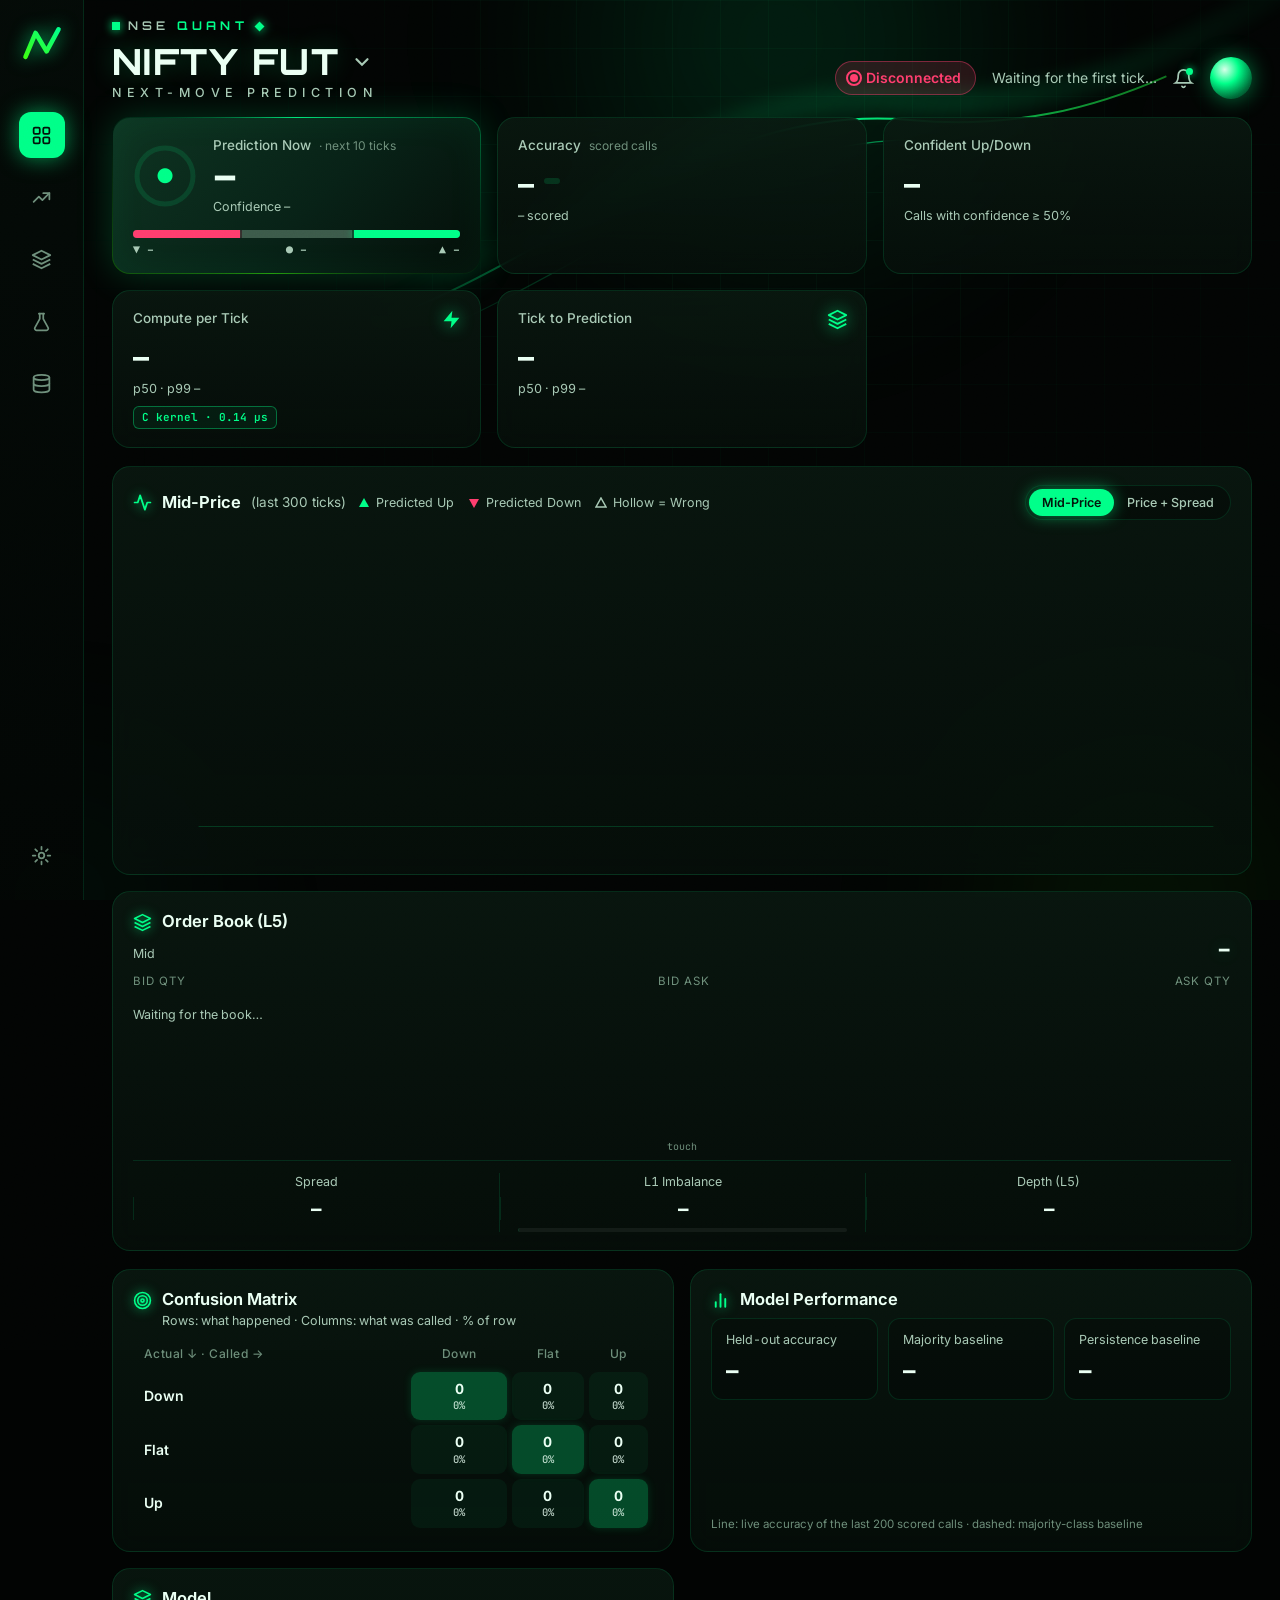
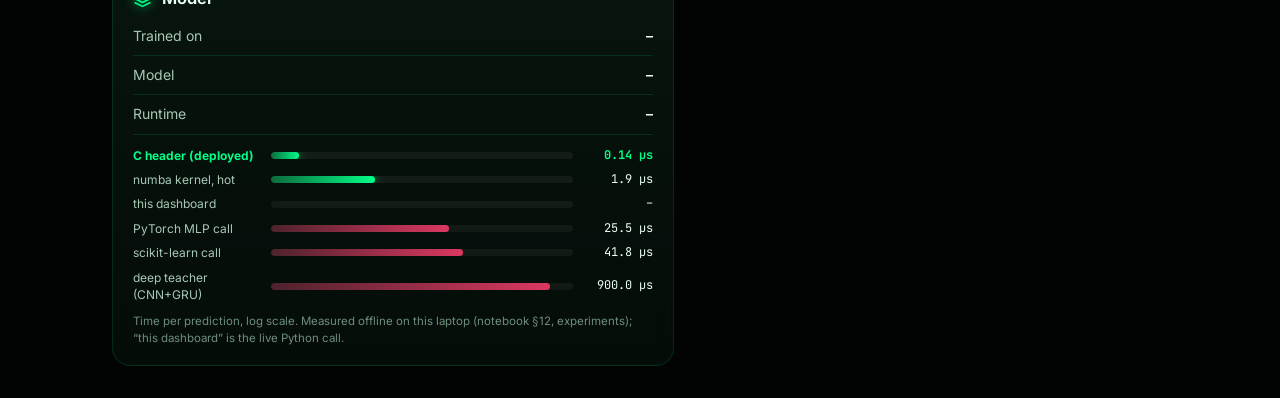
==== web/dashboard.html @ 1403c5ce "NSEQuant backend: collectors, integer-only TinyML model, C kernel, notebook, experiments, live engin" ====
<!doctype html>
<html lang="en">
<head>
<meta charset="utf-8">
<meta name="viewport" content="width=device-width, initial-scale=1">
<title>NSEQuant · Live</title>
<link rel="preconnect" href="https://fonts.googleapis.com">
<link rel="preconnect" href="https://fonts.gstatic.com" crossorigin>
<link href="https://fonts.googleapis.com/css2?family=Inter:wght@400;500;600;700;800&family=JetBrains+Mono:wght@400;600&family=Orbitron:wght@500;700;800;900&display=swap" rel="stylesheet">
<script src="vendor/echarts.min.js"></script>
<script src="vendor/gsap.min.js"></script>
<style>
  :root {
    --bg: #020403; --panel: rgba(6, 16, 11, 0.72); --panel2: rgba(9, 24, 16, 0.86);
    --line: rgba(0, 255, 136, 0.12); --line2: rgba(0, 255, 136, 0.36);
    --neon: #00ff88; --neon2: #39ff14; --neon-soft: rgba(0, 255, 136, 0.14);
    --down: #ff3d6e; --down-soft: rgba(255, 61, 110, 0.15); --flat: #8fb3a0;
    --ink: #eafff3; --ink2: #a8c9b5; --muted: #6e8f7b;
    --mono: "JetBrains Mono", ui-monospace, Consolas, monospace;
    --display: Orbitron, Inter, sans-serif;
    color-scheme: dark;
  }
  * { box-sizing: border-box; }
  html, body { margin: 0; background: var(--bg); color: var(--ink2); }
  body { font: 14px/1.45 Inter, system-ui, "Segoe UI", Arial, sans-serif; min-height: 100vh; overflow-x: hidden; }
  .num { font-variant-numeric: tabular-nums; }
  ::selection { background: var(--neon); color: #021a0d; }

  /* ===== loader ===== */
  #loader { position: fixed; inset: 0; z-index: 100; background: #020403; }
  #loader.burning { background: transparent; }
  #burn { position: absolute; inset: 0; width: 100%; height: 100%; display: block; }
  #skip { position: absolute; right: 24px; bottom: 22px; z-index: 2; font: 600 11px/1 var(--display); letter-spacing: .3em; color: var(--muted); background: none; border: 1px solid var(--line); padding: 9px 14px; border-radius: 999px; cursor: pointer; }
  #skip:hover { color: var(--neon); border-color: var(--line2); }
  .app.pre { opacity: 0; transform: scale(1.04); filter: blur(12px) saturate(1.6); }
  .app { transition: opacity 1.5s cubic-bezier(.2,.8,.2,1), transform 1.6s cubic-bezier(.2,.8,.2,1), filter 1.5s ease; transform-origin: 50% 45%; }

  /* ===== atmosphere ===== */
  .bg { position: fixed; inset: 0; z-index: 0; pointer-events: none; overflow: hidden; }
  .blob { position: absolute; border-radius: 50%; filter: blur(90px); opacity: .55; }
  .b1 { width: 640px; height: 640px; background: radial-gradient(circle, rgba(0,255,136,.28), transparent 65%); top: -280px; left: 36%; animation: drift1 24s ease-in-out infinite alternate; }
  .b2 { width: 520px; height: 520px; background: radial-gradient(circle, rgba(57,255,20,.16), transparent 65%); bottom: -260px; right: -120px; animation: drift2 28s ease-in-out infinite alternate; }
  .b3 { width: 440px; height: 440px; background: radial-gradient(circle, rgba(0,200,120,.14), transparent 65%); bottom: -220px; left: -160px; animation: drift1 32s ease-in-out infinite alternate-reverse; }
  @keyframes drift1 { to { transform: translate(120px, 60px) scale(1.15); } }
  @keyframes drift2 { to { transform: translate(-140px, -80px) scale(1.1); } }
  .waves { position: absolute; top: -40px; right: -80px; width: 1100px; height: 420px; }
  .waves path { fill: none; stroke-linecap: round; }
  .w1 { stroke: url(#wg); stroke-width: 2; stroke-dasharray: 900 300; animation: flow 14s linear infinite; }
  .w2 { stroke: url(#wg); stroke-width: 1.2; opacity: .55; stroke-dasharray: 600 400; animation: flow 18s linear infinite reverse; }
  .w3 { stroke: url(#wg2); stroke-width: 26; opacity: .12; filter: blur(8px); animation: sway 12s ease-in-out infinite alternate; }
  @keyframes flow { to { stroke-dashoffset: -2400; } }
  @keyframes sway { to { transform: translate(-60px, 20px); } }
  .gridlines { position: absolute; inset: 0; background-image: linear-gradient(rgba(0,255,136,.03) 1px, transparent 1px), linear-gradient(90deg, rgba(0,255,136,.03) 1px, transparent 1px); background-size: 48px 48px; mask-image: radial-gradient(ellipse at 60% 15%, #000 15%, transparent 70%); -webkit-mask-image: radial-gradient(ellipse at 60% 15%, #000 15%, transparent 70%); }
  .grain { position: fixed; inset: -50%; z-index: 90; pointer-events: none; opacity: .07; mix-blend-mode: overlay;
    background-image: url("data:image/svg+xml;utf8,<svg xmlns='http://www.w3.org/2000/svg' width='160' height='160'><filter id='n'><feTurbulence type='fractalNoise' baseFrequency='.9' numOctaves='3' stitchTiles='stitch'/></filter><rect width='100%' height='100%' filter='url(%23n)'/></svg>");
    animation: grain 1.2s steps(6) infinite; }
  @keyframes grain { 0% { transform: translate(0,0); } 20% { transform: translate(-3%, 2%); } 40% { transform: translate(2%, -3%); } 60% { transform: translate(-2%, -1%); } 80% { transform: translate(3%, 3%); } 100% { transform: translate(0,0); } }

  /* ===== layout ===== */
  .app { position: relative; z-index: 1; display: grid; grid-template-columns: 84px 1fr; min-height: 100vh; }
  .side { border-right: 1px solid var(--line); background: linear-gradient(180deg, rgba(4,12,8,.85), rgba(2,6,4,.9)); display: flex; flex-direction: column; align-items: center; padding: 22px 0; gap: 16px; position: sticky; top: 0; height: 100vh; }
  .logo { width: 44px; height: 44px; margin-bottom: 30px; filter: drop-shadow(0 0 9px rgba(0,255,136,.75)); }
  .nav { width: 46px; height: 46px; border-radius: 12px; display: grid; place-items: center; color: var(--muted); border: 1px solid transparent; background: none; cursor: pointer; transition: all .25s; }
  .nav:hover { color: var(--neon); background: var(--neon-soft); }
  .nav.active { color: #02150b; background: var(--neon); box-shadow: 0 0 22px rgba(0,255,136,.55); }
  .nav svg, .ico svg { width: 21px; height: 21px; }
  .side .spacer { flex: 1; }
  .gear { animation: spin 16s linear infinite; }
  @keyframes spin { to { transform: rotate(360deg); } }

  .main { padding: 20px 28px 32px; display: flex; flex-direction: column; gap: 18px; min-width: 0; }
  header { display: grid; grid-template-columns: auto 1fr auto; align-items: end; gap: 24px; }
  .brand { font: 600 12px/1 var(--display); letter-spacing: .34em; color: var(--ink2); display: flex; align-items: center; gap: 8px; }
  .brand i { width: 8px; height: 8px; background: var(--neon); box-shadow: 0 0 10px var(--neon); display: inline-block; }
  .brand b { color: var(--neon); font-weight: 700; }
  h1 { margin: 12px 0 6px; font: 800 36px/1.02 var(--display); color: var(--ink); letter-spacing: .04em; display: flex; align-items: center; gap: 12px; text-shadow: 0 0 26px rgba(0,255,136,.28); }
  h1 svg { width: 22px; height: 22px; color: var(--ink2); }
  .subtitle { font: 500 12.5px/1 Inter, sans-serif; letter-spacing: .44em; color: var(--ink2); }
  .pulse { height: 46px; align-self: center; min-width: 0; opacity: .9; }
  .pulse svg { width: 100%; height: 100%; display: block; }
  .pulse .trace { fill: none; stroke: var(--neon); stroke-width: 1.6; filter: drop-shadow(0 0 4px rgba(0,255,136,.9)); }
  .pulse .base { fill: none; stroke: rgba(0,255,136,.15); stroke-width: 1; }
  .status { display: flex; align-items: center; gap: 16px; flex-wrap: wrap; justify-content: flex-end; color: var(--ink2); }
  .pill { display: inline-flex; align-items: center; gap: 8px; padding: 6px 14px; border-radius: 999px; border: 1px solid var(--line2); background: rgba(0,255,136,.08); color: var(--neon); font-weight: 600; }
  .pill.replay { color: #ffd166; border-color: rgba(255,209,102,.4); background: rgba(255,209,102,.08); }
  .pill.off { color: var(--down); border-color: rgba(255,61,110,.4); background: var(--down-soft); }
  #app[data-waiting] .main > section { visibility: hidden; }
  .dot { width: 8px; height: 8px; border-radius: 50%; background: currentColor; position: relative; }
  .dot::after { content: ""; position: absolute; inset: -4px; border-radius: 50%; border: 2px solid currentColor; animation: ping 1.6s ease-out infinite; }
  @keyframes ping { from { transform: scale(.6); opacity: 1; } to { transform: scale(1.9); opacity: 0; } }
  .bell { color: var(--ink2); position: relative; display: inline-flex; }
  .bell::after { content: ""; position: absolute; top: 0; right: 1px; width: 7px; height: 7px; border-radius: 50%; background: var(--neon); box-shadow: 0 0 8px var(--neon); }
  .avatar { width: 42px; height: 42px; border-radius: 50%; background: radial-gradient(circle at 35% 30%, #d6ffe9, #00ff88 35%, #00703c 70%, #02150b); box-shadow: 0 0 22px rgba(0,255,136,.45); animation: breathe 4s ease-in-out infinite; }
  @keyframes breathe { 50% { box-shadow: 0 0 36px rgba(0,255,136,.75); } }

  /* ===== cards ===== */
  .card { background: linear-gradient(180deg, var(--panel2), var(--panel)); border: 1px solid var(--line); border-radius: 18px; padding: 18px 20px; position: relative; backdrop-filter: blur(14px); -webkit-backdrop-filter: blur(14px); transition: border-color .35s, box-shadow .35s, transform .35s; min-width: 0; isolation: isolate; }
  .card::after { content: ""; position: absolute; inset: 0; border-radius: inherit; pointer-events: none; z-index: -1; opacity: 0; transition: opacity .4s;
    background: radial-gradient(420px circle at var(--mx, 50%) var(--my, 50%), rgba(0,255,136,.10), transparent 45%); }
  .card:hover::after { opacity: 1; }
  .card:hover { border-color: var(--line2); box-shadow: 0 0 30px rgba(0,255,136,.16); transform: translateY(-2px); }
  .label { font-size: 13.5px; color: var(--ink2); font-weight: 500; display: flex; align-items: center; gap: 8px; }
  .label .hintq { color: var(--muted); font-size: 12px; font-weight: 400; }
  .big { font: 700 32px/1.1 Inter, sans-serif; color: var(--ink); margin: 10px 0 6px; font-variant-numeric: tabular-nums; letter-spacing: -.01em; }
  .sub { font-size: 12.5px; color: var(--ink2); font-variant-numeric: tabular-nums; }
  .row { display: flex; align-items: center; gap: 10px; }

  .kpis { display: grid; grid-template-columns: 1.5fr 1.1fr 1fr .95fr .95fr; gap: 16px; }
  .kpi { min-height: 132px; }
  .spark { width: 96px; height: 42px; margin-left: auto; flex: none; }
  .kpi .ico { position: absolute; right: 18px; top: 18px; color: var(--neon); filter: drop-shadow(0 0 8px rgba(0,255,136,.8)); }

  .pred-card { border: 1px solid transparent; background: linear-gradient(135deg, #0d3321, #072116 55%, #040d08) padding-box,
      conic-gradient(from var(--ang, 0deg), rgba(0,255,136,.9), rgba(0,255,136,.08) 30%, rgba(57,255,20,.6) 55%, rgba(0,255,136,.08) 80%, rgba(0,255,136,.9)) border-box;
    box-shadow: 0 0 36px rgba(0,255,136,.20), inset 0 0 40px rgba(0,255,136,.05); animation: spinb 6s linear infinite; }
  @property --ang { syntax: "<angle>"; inherits: false; initial-value: 0deg; }
  @keyframes spinb { to { --ang: 360deg; } }
  .pred-top { display: flex; align-items: center; gap: 16px; }
  .ring { width: 64px; height: 64px; flex: none; position: relative; }
  .ring svg { width: 64px; height: 64px; transform: rotate(-90deg); }
  .ring .trk { fill: none; stroke: rgba(0,255,136,.12); stroke-width: 5; }
  .ring .val { fill: none; stroke: var(--neon); stroke-width: 5; stroke-linecap: round; stroke-dasharray: 176; stroke-dashoffset: 176; filter: drop-shadow(0 0 5px rgba(0,255,136,.8)); transition: stroke-dashoffset .8s cubic-bezier(.2,.8,.2,1), stroke .4s; }
  .ring .glyph { position: absolute; inset: 0; display: grid; place-items: center; color: var(--neon); font-size: 20px; }
  #pred { font: 800 34px/1 var(--display); margin: 2px 0 6px; letter-spacing: .03em; color: var(--ink); }
  #pred.up { color: var(--neon); text-shadow: 0 0 20px rgba(0,255,136,.6); }
  #pred.down { color: var(--down); text-shadow: 0 0 20px rgba(255,61,110,.5); }
  .probs { display: flex; height: 8px; border-radius: 999px; overflow: hidden; margin-top: 14px; background: rgba(255,255,255,.05); gap: 2px; }
  .probs i { display: block; height: 100%; transition: width .8s cubic-bezier(.2,.8,.2,1); }
  .probs .pd { background: var(--down); box-shadow: 0 0 10px rgba(255,61,110,.6); }
  .probs .pf { background: #3c5a4a; }
  .probs .pu { background: var(--neon); box-shadow: 0 0 10px rgba(0,255,136,.7); }
  .plab { display: flex; justify-content: space-between; margin-top: 6px; font: 600 11.5px/1 var(--mono); color: var(--ink2); }
  .badge { display: inline-flex; white-space: nowrap; flex: none; align-items: center; gap: 4px; font-size: 12px; font-weight: 600; padding: 3px 8px; border-radius: 999px; background: var(--neon-soft); color: var(--neon); }
  .badge.neg { background: var(--down-soft); color: var(--down); }
  .chip { display: inline-flex; align-items: center; gap: 6px; font: 600 11px/1 var(--mono); padding: 5px 8px; border-radius: 6px; border: 1px solid var(--line2); color: var(--neon); background: rgba(0,255,136,.06); }

  /* ===== price ===== */
  .mid { display: grid; grid-template-columns: minmax(0, 1fr) 430px; gap: 16px; }
  .panel-head { display: flex; align-items: center; gap: 12px; flex-wrap: wrap; margin-bottom: 6px; }
  .panel-head h2 { margin: 0; font-size: 16.5px; color: var(--ink); font-weight: 650; display: flex; align-items: center; gap: 10px; }
  .panel-head h2 svg { width: 19px; height: 19px; color: var(--neon); filter: drop-shadow(0 0 6px rgba(0,255,136,.7)); }
  .panel-head .hint { color: var(--ink2); font-weight: 400; font-size: 13.5px; }
  .legend { display: flex; gap: 14px; font-size: 12.5px; color: var(--ink2); flex-wrap: wrap; }
  .legend span { display: inline-flex; align-items: center; gap: 6px; }
  .sw { width: 14px; height: 8px; border-radius: 2px; display: inline-block; }
  .toggle { margin-left: auto; display: inline-flex; border: 1px solid var(--line); border-radius: 999px; padding: 3px; background: rgba(0,0,0,.35); }
  .toggle button { border: 0; background: none; color: var(--ink2); padding: 6px 13px; border-radius: 999px; font: 500 12.5px Inter, sans-serif; cursor: pointer; transition: all .25s; }
  .toggle button.on { background: var(--neon); color: #02150b; box-shadow: 0 0 16px rgba(0,255,136,.5); font-weight: 600; }
  #chart { width: 100%; height: 330px; }

  /* ===== order book ===== */
  .midline { display: flex; align-items: baseline; justify-content: space-between; margin: 4px 0 10px; }
  .midline .mp { font: 700 24px/1 var(--mono); color: var(--ink); text-shadow: 0 0 16px rgba(0,255,136,.3); }
  .lhead, .lrow { display: grid; grid-template-columns: 1fr 92px 92px 1fr; gap: 4px; align-items: center; }
  .lhead { color: var(--muted); font-size: 11.5px; letter-spacing: .08em; text-transform: uppercase; margin-bottom: 6px; }
  .lhead span:nth-child(1) { text-align: left; } .lhead span:nth-child(2) { text-align: right; } .lhead span:nth-child(4) { text-align: right; }
  .lrow { margin-bottom: 4px; font-variant-numeric: tabular-nums; }
  .lrow > span { position: relative; padding: 7px 8px; border-radius: 6px; overflow: hidden; font-weight: 600; }
  .lq { color: var(--ink); }
  .lq.bid { text-align: left; } .lq.ask { text-align: right; }
  .lp { font-family: var(--mono); font-size: 13px; }
  .lp.bid { text-align: right; color: var(--neon); } .lp.ask { color: var(--down); }
  .lq i { position: absolute; top: 2px; bottom: 2px; border-radius: 5px; transition: width .7s cubic-bezier(.2,.8,.2,1); z-index: 0; }
  .lq.bid i { right: 0; background: linear-gradient(90deg, rgba(0,255,136,.05), rgba(0,255,136,.42)); box-shadow: inset -2px 0 0 var(--neon); }
  .lq.ask i { left: 0; background: linear-gradient(90deg, rgba(255,61,110,.45), rgba(255,61,110,.05)); box-shadow: inset 2px 0 0 var(--down); }
  .lq b { position: relative; z-index: 1; font-weight: 600; }
  .flash { animation: flash .7s ease-out; }
  @keyframes flash { from { background: rgba(0,255,136,.2); } to { background: transparent; } }
  #depthChart { width: 100%; height: 108px; margin-top: 8px; }
  .book-foot { display: grid; grid-template-columns: repeat(3, 1fr); border-top: 1px solid var(--line); margin-top: 10px; padding-top: 12px; text-align: center; }
  .book-foot div + div { border-left: 1px solid var(--line); }
  .book-foot .big { font-size: 21px; margin: 6px 0 0; }
  .imbbar { height: 4px; background: rgba(255,255,255,.06); border-radius: 4px; margin: 8px 18px 0; position: relative; overflow: hidden; }
  .imbbar i { position: absolute; top: 0; bottom: 0; left: 50%; transition: all .6s; }
  .pos { color: var(--neon) !important; text-shadow: 0 0 12px rgba(0,255,136,.45); }
  .neg { color: var(--down) !important; }

  /* ===== bottom ===== */
  .bottom { display: grid; grid-template-columns: 1fr 1.15fr 1.15fr; gap: 16px; }
  .cm { width: 100%; border-collapse: separate; border-spacing: 5px; font-variant-numeric: tabular-nums; margin-top: 6px; }
  .cm th { color: var(--muted); font-weight: 500; font-size: 12px; padding: 4px 6px; text-align: center; letter-spacing: .04em; }
  .cm th:first-child { text-align: left; }
  .cm td { text-align: center; padding: 9px 6px; border-radius: 9px; font-weight: 700; transition: background .6s; line-height: 1.15; }
  .cm td small { display: block; font: 500 10.5px/1.2 var(--mono); opacity: .8; margin-top: 2px; }
  .cm td:first-child { text-align: left; background: none !important; color: var(--ink); font-weight: 600; }
  .tiles { display: grid; grid-template-columns: repeat(3, 1fr); gap: 10px; }
  .tile { border: 1px solid var(--line); border-radius: 12px; padding: 12px 14px; background: rgba(0,0,0,.25); }
  .tile .big { font-size: 25px; margin: 8px 0 2px; }
  #perf { width: 100%; height: 100px; margin-top: 6px; }
  .mrow { display: flex; justify-content: space-between; gap: 12px; padding: 9px 0; border-bottom: 1px solid var(--line); }
  .mrow span:last-child { color: var(--ink); font-weight: 600; text-align: right; }
  .ladder { margin-top: 12px; display: flex; flex-direction: column; gap: 7px; }
  .ladder .lr { display: grid; grid-template-columns: 128px 1fr 70px; gap: 10px; align-items: center; font-size: 12px; }
  .ladder .lr span:first-child { color: var(--ink2); }
  .ladder .lr span:last-child { text-align: right; font-family: var(--mono); color: var(--ink); }
  .ladder .track { height: 7px; border-radius: 999px; background: rgba(255,255,255,.05); overflow: hidden; }
  .ladder .track i { display: block; height: 100%; width: 0; border-radius: 999px; background: linear-gradient(90deg, rgba(0,255,136,.35), var(--neon)); box-shadow: 0 0 10px rgba(0,255,136,.6); transition: width 1.4s cubic-bezier(.2,.8,.2,1); }
  .ladder .lr.slow .track i { background: linear-gradient(90deg, rgba(255,61,110,.25), rgba(255,61,110,.85)); box-shadow: none; }
  .ladder .lr.us span { color: var(--neon); font-weight: 700; }
  .note { margin-top: 10px; font-size: 11.5px; color: var(--muted); }

  .tt { min-width: 220px; font: 13px Inter, sans-serif; color: var(--ink); }
  .tt-t { color: var(--ink2); margin-bottom: 8px; font-family: var(--mono); font-size: 12px; }
  .tt-r { display: flex; justify-content: space-between; gap: 18px; margin: 4px 0; }
  .tt-r span { color: var(--ink2); }

  @media (max-width: 1360px) {
    .kpis { grid-template-columns: repeat(3, 1fr); }
    .mid { grid-template-columns: 1fr; }
    .bottom { grid-template-columns: 1fr 1fr; }
    header { grid-template-columns: auto 1fr; }
    .pulse { display: none; }
  }
  @media (max-width: 860px) {
    .app { grid-template-columns: 1fr; }
    .side { display: none; }
    .main { padding: 16px; }
    header { grid-template-columns: 1fr; }
    .status { justify-content: flex-start; }
    .kpis, .bottom { grid-template-columns: 1fr; }
    h1 { font-size: 24px; }
    .subtitle { letter-spacing: .25em; }
    .tiles { grid-template-columns: 1fr; }
    #chart { height: 320px; }
    .lhead, .lrow { grid-template-columns: 1fr 84px 84px 1fr; }
  }
  @media (prefers-reduced-motion: reduce) {
    *, *::before, *::after { animation: none !important; transition: none !important; }
  }
</style>
</head>
<body>
<div id="loader" aria-label="Loading NSEQuant"><canvas id="burn"></canvas><button id="skip" type="button">SKIP</button></div>
<div class="grain" aria-hidden="true"></div>
<div class="bg" aria-hidden="true">
  <div class="gridlines"></div>
  <div class="blob b1"></div><div class="blob b2"></div><div class="blob b3"></div>
  <svg class="waves" viewBox="0 0 1100 420">
    <defs>
      <linearGradient id="wg" x1="0" x2="1"><stop offset="0" stop-color="#00ff88" stop-opacity="0"/><stop offset=".5" stop-color="#00ff88" stop-opacity=".9"/><stop offset="1" stop-color="#39ff14" stop-opacity=".1"/></linearGradient>
      <linearGradient id="wg2" x1="0" x2="1"><stop offset="0" stop-color="#00ff88" stop-opacity="0"/><stop offset=".6" stop-color="#00ff88" stop-opacity="1"/><stop offset="1" stop-color="#00ff88" stop-opacity="0"/></linearGradient>
    </defs>
    <path class="w3" d="M80 360 C 300 300, 420 120, 640 140 S 980 40, 1120 -20"/>
    <path class="w1" d="M60 380 C 290 320, 430 140, 650 160 S 990 60, 1130 0"/>
    <path class="w2" d="M100 400 C 320 330, 460 170, 680 180 S 1000 90, 1140 30"/>
  </svg>
</div>

<div class="app pre" id="app">
  <aside class="side">
    <svg class="logo" viewBox="0 0 48 48" aria-label="NSEQuant">
      <defs><linearGradient id="lg" x1="0" x2="1" y1="1" y2="0"><stop offset="0" stop-color="#39ff14"/><stop offset="1" stop-color="#00ff88"/></linearGradient></defs>
      <path d="M6 38 L17 12 L29 32 L42 8" fill="none" stroke="url(#lg)" stroke-width="5" stroke-linecap="round" stroke-linejoin="round"/>
    </svg>
    <button class="nav active" data-go="top" title="Overview" aria-label="Overview"><svg viewBox="0 0 24 24" fill="none" stroke="currentColor" stroke-width="2"><rect x="3" y="3" width="7" height="7" rx="1.5"/><rect x="14" y="3" width="7" height="7" rx="1.5"/><rect x="3" y="14" width="7" height="7" rx="1.5"/><rect x="14" y="14" width="7" height="7" rx="1.5"/></svg></button>
    <button class="nav" data-go="pricePanel" title="Mid-price" aria-label="Mid-price"><svg viewBox="0 0 24 24" fill="none" stroke="currentColor" stroke-width="2" stroke-linecap="round" stroke-linejoin="round"><polyline points="3 17 9 11 13 15 21 7"/><polyline points="14 7 21 7 21 14"/></svg></button>
    <button class="nav" data-go="bookPanel" title="Order book" aria-label="Order book"><svg viewBox="0 0 24 24" fill="none" stroke="currentColor" stroke-width="2" stroke-linejoin="round"><path d="M12 2 2 7l10 5 10-5-10-5Z"/><path d="m2 17 10 5 10-5"/><path d="m2 12 10 5 10-5"/></svg></button>
    <button class="nav" data-go="perfPanel" title="Model performance" aria-label="Model performance"><svg viewBox="0 0 24 24" fill="none" stroke="currentColor" stroke-width="2" stroke-linecap="round" stroke-linejoin="round"><path d="M9 3h6"/><path d="M10 3v6L4.5 19a2 2 0 0 0 1.8 3h11.4a2 2 0 0 0 1.8-3L14 9V3"/></svg></button>
    <button class="nav" data-go="modelPanel" title="Model" aria-label="Model"><svg viewBox="0 0 24 24" fill="none" stroke="currentColor" stroke-width="2"><ellipse cx="12" cy="5" rx="9" ry="3"/><path d="M3 5v14c0 1.7 4 3 9 3s9-1.3 9-3V5"/><path d="M3 12c0 1.7 4 3 9 3s9-1.3 9-3"/></svg></button>
    <div class="spacer"></div>
    <div class="nav gear" title="Settings"><svg viewBox="0 0 24 24" fill="none" stroke="currentColor" stroke-width="2" stroke-linecap="round"><circle cx="12" cy="12" r="3.2"/><path d="M12 2v3M12 19v3M4.9 4.9l2.1 2.1M17 17l2.1 2.1M2 12h3M19 12h3M4.9 19.1 7 17M17 7l2.1-2.1"/></svg></div>
  </aside>

  <main class="main" id="top">
    <header>
      <div>
        <div class="brand"><i></i>NSE<b>QUANT</b><i style="transform:rotate(45deg);width:7px;height:7px"></i></div>
        <h1><span id="symbol">NIFTY FUT</span><svg viewBox="0 0 24 24" fill="none" stroke="currentColor" stroke-width="2.4" stroke-linecap="round"><polyline points="6 9 12 15 18 9"/></svg></h1>
        <div class="subtitle">NEXT-MOVE PREDICTION</div>
      </div>
      <div class="pulse" aria-hidden="true"><svg viewBox="0 0 600 46" preserveAspectRatio="none"><line class="base" x1="0" y1="23" x2="600" y2="23"/><polyline id="trace" class="trace" points=""/></svg></div>
      <div class="status">
        <span class="pill" id="mode" role="status"><span class="dot"></span><span id="modeTxt">Connecting</span></span>
        <span class="num" id="updated">Waiting for the first tick…</span>
        <span class="bell" aria-hidden="true"><svg viewBox="0 0 24 24" width="21" height="21" fill="none" stroke="currentColor" stroke-width="2" stroke-linecap="round"><path d="M6 8a6 6 0 0 1 12 0c0 7 3 9 3 9H3s3-2 3-9"/><path d="M10.3 21a1.94 1.94 0 0 0 3.4 0"/></svg></span>
        <span class="avatar" title="NSEQuant"></span>
      </div>
    </header>

    <section class="kpis">
      <div class="card kpi pred-card" id="predCard">
        <div class="pred-top">
          <div class="ring"><svg viewBox="0 0 64 64"><circle class="trk" cx="32" cy="32" r="28"/><circle class="val" id="ringVal" cx="32" cy="32" r="28"/></svg><div class="glyph" id="glyph">●</div></div>
          <div style="min-width:0">
            <div class="label">Prediction Now <span class="hintq" id="horizonTxt">· next 10 ticks</span></div>
            <div id="pred">–</div>
            <div class="sub" id="predSub">Confidence –</div>
          </div>
        </div>
        <div class="probs" aria-label="Class probabilities"><i class="pd" id="pD" style="width:33%"></i><i class="pf" id="pF" style="width:34%"></i><i class="pu" id="pU" style="width:33%"></i></div>
        <div class="plab"><span id="lD">▼ –</span><span id="lF">● –</span><span id="lU">▲ –</span></div>
      </div>
      <div class="card kpi">
        <div class="label">Accuracy <span class="hintq">scored calls</span></div>
        <div class="row"><div class="big" id="acc">–</div><span class="badge" id="accDelta" hidden></span><div class="spark" id="sparkAcc"></div></div>
        <div class="sub" id="accSub">– scored</div>
      </div>
      <div class="card kpi">
        <div class="label">Confident Up/Down</div>
        <div class="row"><div class="big" id="cn">–</div><div class="spark" id="sparkConf"></div></div>
        <div class="sub" id="cnSub">Calls with confidence ≥ 50%</div>
      </div>
      <div class="card kpi">
        <div class="label">Compute per Tick</div>
        <div class="big" id="lat">–</div>
        <div class="sub" id="latSub">p50 · p99 –</div>
        <div style="margin-top:8px"><span class="chip">C kernel · 0.14 µs</span></div>
        <span class="ico"><svg viewBox="0 0 24 24" fill="currentColor"><polygon points="13 2 3 14 12 14 11 22 21 10 12 10 13 2"/></svg></span>
      </div>
      <div class="card kpi">
        <div class="label">Tick to Prediction</div>
        <div class="big" id="lag">–</div>
        <div class="sub" id="lagSub">p50 · p99 –</div>
        <span class="ico"><svg viewBox="0 0 24 24" fill="none" stroke="currentColor" stroke-width="2" stroke-linejoin="round"><path d="M12 2 2 7l10 5 10-5-10-5Z"/><path d="m2 17 10 5 10-5"/><path d="m2 12 10 5 10-5"/></svg></span>
      </div>
    </section>

    <section class="mid">
      <div class="card" id="pricePanel">
        <div class="panel-head">
          <h2><svg viewBox="0 0 24 24" fill="none" stroke="currentColor" stroke-width="2.2" stroke-linecap="round" stroke-linejoin="round"><polyline points="22 12 18 12 15 21 9 3 6 12 2 12"/></svg>Mid-Price <span class="hint">(last 300 ticks)</span></h2>
          <div class="legend">
            <span><svg width="12" height="12"><path d="M6 1 L11 10 L1 10 Z" fill="#00ff88"/></svg>Predicted Up</span>
            <span><svg width="12" height="12"><path d="M6 11 L11 2 L1 2 Z" fill="#ff3d6e"/></svg>Predicted Down</span>
            <span><svg width="12" height="12"><path d="M6 1 L11 10 L1 10 Z" fill="none" stroke="#a8c9b5" stroke-width="1.5"/></svg>Hollow = Wrong</span>
          </div>
          <div class="toggle" role="group" aria-label="Chart mode">
            <button class="on" data-mode="mid">Mid-Price</button>
            <button data-mode="spread">Price + Spread</button>
          </div>
        </div>
        <div id="chart" role="img" aria-label="Mid-price with every up and down prediction"></div>
      </div>

      <div class="card" id="bookPanel">
        <div class="panel-head" style="margin-bottom:0"><h2><svg viewBox="0 0 24 24" fill="none" stroke="currentColor" stroke-width="2" stroke-linejoin="round"><path d="M12 2 2 7l10 5 10-5-10-5Z"/><path d="m2 17 10 5 10-5"/><path d="m2 12 10 5 10-5"/></svg>Order Book (L5)</h2></div>
        <div class="midline"><span class="sub">Mid</span><span class="mp num" id="midPx">–</span></div>
        <div class="lhead"><span>Bid qty</span><span>Bid</span><span>Ask</span><span>Ask qty</span></div>
        <div id="book"></div>
        <div id="depthChart" role="img" aria-label="Cumulative depth: bids left, asks right"></div>
        <div class="book-foot">
          <div><div class="sub">Spread</div><div class="big num" id="spread">–</div></div>
          <div><div class="sub">L1 Imbalance</div><div class="big num" id="imb">–</div><div class="imbbar"><i id="imbBar"></i></div></div>
          <div><div class="sub">Depth (L5)</div><div class="big num" id="depth">–</div></div>
        </div>
      </div>
    </section>

    <section class="bottom">
      <div class="card">
        <div class="panel-head" style="margin-bottom:0"><h2><svg viewBox="0 0 24 24" fill="none" stroke="currentColor" stroke-width="2"><circle cx="12" cy="12" r="10"/><circle cx="12" cy="12" r="6"/><circle cx="12" cy="12" r="2"/></svg>Confusion Matrix</h2></div>
        <div class="sub" style="margin-left:29px">Rows: what happened · Columns: what was called · % of row</div>
        <table class="cm" id="cm"></table>
      </div>
      <div class="card" id="perfPanel">
        <div class="panel-head"><h2><svg viewBox="0 0 24 24" fill="none" stroke="currentColor" stroke-width="2.4" stroke-linecap="round"><line x1="18" y1="20" x2="18" y2="10"/><line x1="12" y1="20" x2="12" y2="4"/><line x1="6" y1="20" x2="6" y2="14"/></svg>Model Performance</h2></div>
        <div class="tiles">
          <div class="tile"><div class="sub">Held-out accuracy</div><div class="big" id="valAcc">–</div><div class="sub" id="valDelta"></div></div>
          <div class="tile"><div class="sub">Majority baseline</div><div class="big" id="valMaj">–</div></div>
          <div class="tile"><div class="sub">Persistence baseline</div><div class="big" id="valPer">–</div></div>
        </div>
        <div id="perf" role="img" aria-label="Rolling live accuracy against the majority baseline"></div>
        <div class="note">Line: live accuracy of the last 200 scored calls · dashed: majority-class baseline</div>
      </div>
      <div class="card" id="modelPanel">
        <div class="panel-head"><h2><svg viewBox="0 0 24 24" fill="none" stroke="currentColor" stroke-width="2" stroke-linejoin="round"><path d="M12 2 2 7l10 5 10-5-10-5Z"/><path d="m2 17 10 5 10-5"/><path d="m2 12 10 5 10-5"/></svg>Model</h2></div>
        <div class="mrow"><span>Trained on</span><span id="mTrain">–</span></div>
        <div class="mrow"><span>Model</span><span id="mModel">–</span></div>
        <div class="mrow"><span>Runtime</span><span id="mRun">–</span></div>
        <div class="ladder" id="ladder" aria-label="Time per prediction, log scale"></div>
        <div class="note">Time per prediction, log scale. Measured offline on this laptop (notebook §12, experiments); “this dashboard” is the live Python call.</div>
      </div>
    </section>
  </main>
</div>

<script>
// ======================================================================= helpers
const CL = ["Down", "Flat", "Up"];
const NEON = "#00ff88", DOWN = "#ff3d6e", INK = "#eafff3", INK2 = "#a8c9b5", MUTED = "#6e8f7b";
const CONF_TH = 0.5;
const REDUCE = window.matchMedia("(prefers-reduced-motion: reduce)").matches;
const $ = id => document.getElementById(id);
const pct = v => v == null ? "–" : (100 * v).toFixed(1) + "%";
const px = v => v == null ? "–" : v.toLocaleString("en-US", { minimumFractionDigits: 1, maximumFractionDigits: 2 });
const qty = v => Math.round(v).toLocaleString("en-US");
const arrow = c => c === 2 ? "▲" : c === 0 ? "▼" : "●";
const ts = t => t ? new Date(t).getTime() : NaN;
let S = null, chartMode = "mid", prevPred = null, prevTicks = null, fails = 0, booted = false;

function tween(el, to, f, dur = 0.7) {
  if (to == null || Number.isNaN(to)) { el.textContent = "–"; el._v = null; return; }
  const o = { v: el._v == null ? to : el._v };
  el._v = to;
  if (REDUCE || document.hidden || typeof gsap === "undefined") { el.textContent = f(to); return; }
  gsap.to(o, { v: to, duration: dur, ease: "power2.out", onUpdate: () => { el.textContent = f(o.v); } });
}

// ======================================================================= charts
const E = typeof echarts !== "undefined";
const main = E ? echarts.init($("chart")) : null;
const perf = E ? echarts.init($("perf")) : null;
const depthC = E ? echarts.init($("depthChart")) : null;
const sAcc = E ? echarts.init($("sparkAcc")) : null;
const sConf = E ? echarts.init($("sparkConf")) : null;
const grad = (c, a) => E ? new echarts.graphic.LinearGradient(0, 0, 0, 1, [{ offset: 0, color: `rgba(${c},${a})` }, { offset: 1, color: `rgba(${c},0)` }]) : null;
const TIP = { backgroundColor: "rgba(3,12,8,.95)", borderColor: "rgba(0,255,136,.35)", borderWidth: 1, padding: [12, 14], textStyle: { color: INK },
  extraCssText: "border-radius:12px; box-shadow:0 0 24px rgba(0,255,136,.25); backdrop-filter: blur(6px);" };

function spark(chart, data) {
  if (!chart) return;
  chart.setOption({
    animationDurationUpdate: 500, grid: { left: 2, right: 8, top: 6, bottom: 4 },
    xAxis: { type: "category", show: false, boundaryGap: false, data: data.map((_, i) => i) },
    yAxis: { type: "value", show: false, scale: true },
    series: [{ type: "line", data, smooth: 0.45, showSymbol: false, lineStyle: { color: NEON, width: 2, shadowColor: NEON, shadowBlur: 10 },
      areaStyle: { color: grad("0,255,136", .28) },
      markPoint: data.length ? { symbol: "circle", symbolSize: 6, itemStyle: { color: NEON, shadowColor: NEON, shadowBlur: 10 }, label: { show: false },
        data: [{ coord: [data.length - 1, data[data.length - 1]] }] } : undefined }]
  });
}

let XS = [];
if (main) main.setOption({
  animationDuration: 1100, animationDurationUpdate: 350, animationEasingUpdate: "linear",
  grid: { left: 66, right: 18, top: 16, bottom: 30 },
  tooltip: { ...TIP, trigger: "axis", axisPointer: { type: "line", lineStyle: { color: "rgba(234,255,243,.55)", width: 1 } },
    formatter: ps => {
      if (!S || !ps.length) return "";
      const d = S.series[ps[0].dataIndex]; if (!d) return "";
      const act = d.out == null ? "<span style='color:#6e8f7b'>pending</span>" :
        `${arrow(d.out)} ${CL[d.out]} ${d.out === d.pred ? "<span style='color:#00ff88'>✓ hit</span>" : "<span style='color:#ff3d6e'>✗ miss</span>"}`;
      return `<div class="tt"><div class="tt-t">${(d.t || "").replace("T", " ")}</div>
        <div class="tt-r"><span>Mid Price</span><b>${px(d.mid)}</b></div>
        <div class="tt-r"><span>Bid / Ask</span><b>${px(d.bid)} / ${px(d.ask)}</b></div>
        <div class="tt-r"><span>Predicted</span><b style="color:${d.pred === 2 ? NEON : d.pred === 0 ? DOWN : INK}">${arrow(d.pred)} ${CL[d.pred]} (${pct(d.conf)})</b></div>
        <div class="tt-r"><span>Actual</span><b>${act}</b></div></div>`;
    } },
  xAxis: { type: "category", boundaryGap: false, data: [], axisLine: { lineStyle: { color: "rgba(0,255,136,.18)" } }, axisTick: { show: false },
    // one label where the minute changes (not "13:19 13:19 13:19")
    axisLabel: { color: INK2, fontSize: 12, interval: 0, hideOverlap: true,
      formatter: (v, i) => (i === 0 || (XS[i - 1] || "").slice(0, 5) !== v.slice(0, 5)) ? v.slice(0, 5) : "" } },
  yAxis: { type: "value", scale: true, splitNumber: 4, axisLabel: { color: INK2, fontSize: 12, formatter: v => v.toLocaleString("en-US", { minimumFractionDigits: 1, maximumFractionDigits: 1 }) },
    splitLine: { lineStyle: { color: "rgba(0,255,136,.07)" } } },
  series: [
    { id: "mid", type: "line", data: [], smooth: 0.25, showSymbol: false, z: 3,
      lineStyle: { color: "#eafff3", width: 2, shadowColor: NEON, shadowBlur: 12 }, areaStyle: { color: grad("0,255,136", .28) } },
    { id: "bid", type: "line", data: [], smooth: 0.25, showSymbol: false, lineStyle: { color: "rgba(0,255,136,.55)", width: 1, type: "dashed" } },
    { id: "ask", type: "line", data: [], smooth: 0.25, showSymbol: false, lineStyle: { color: "rgba(255,61,110,.6)", width: 1, type: "dashed" } },
    { id: "upF", type: "scatter", data: [], symbol: "triangle", symbolSize: 11, symbolOffset: [0, 13], z: 5, itemStyle: { color: NEON, shadowColor: NEON, shadowBlur: 10 } },
    { id: "upH", type: "scatter", data: [], symbol: "triangle", symbolSize: 11, symbolOffset: [0, 13], z: 5, itemStyle: { color: "rgba(0,0,0,0)", borderColor: NEON, borderWidth: 1.5 } },
    { id: "dnF", type: "scatter", data: [], symbol: "triangle", symbolRotate: 180, symbolSize: 11, symbolOffset: [0, -13], z: 5, itemStyle: { color: DOWN, shadowColor: DOWN, shadowBlur: 10 } },
    { id: "dnH", type: "scatter", data: [], symbol: "triangle", symbolRotate: 180, symbolSize: 11, symbolOffset: [0, -13], z: 5, itemStyle: { color: "rgba(0,0,0,0)", borderColor: DOWN, borderWidth: 1.5 } },
  ]
});

function drawChart() {
  if (!main || !S || !S.series.length) return;
  const d = S.series, idx = f => d.map((x, i) => f(x) ? [i, x.mid] : null).filter(Boolean);
  const wrong = x => x.out != null && x.out !== x.pred;
  XS = d.map(x => (x.t || "").slice(11, 19));
  main.setOption({
    xAxis: { data: XS },
    series: [
      { id: "mid", data: d.map(x => x.mid) },
      { id: "bid", data: chartMode === "spread" ? d.map(x => x.bid) : [] },
      { id: "ask", data: chartMode === "spread" ? d.map(x => x.ask) : [] },
      { id: "upF", data: idx(x => x.pred === 2 && !wrong(x)) },
      { id: "upH", data: idx(x => x.pred === 2 && wrong(x)) },
      { id: "dnF", data: idx(x => x.pred === 0 && !wrong(x)) },
      { id: "dnH", data: idx(x => x.pred === 0 && wrong(x)) },
    ]
  });
}

if (perf) perf.setOption({
  animationDurationUpdate: 500, grid: { left: 2, right: 14, top: 10, bottom: 4 },
  tooltip: { ...TIP, trigger: "axis", formatter: ps => `Rolling accuracy (last 200): <b>${pct(ps[0].value)}</b>` },
  xAxis: { type: "category", show: false, boundaryGap: false, data: [] },
  yAxis: { type: "value", show: false, scale: true },
  series: [{ type: "line", data: [], smooth: 0.5, showSymbol: false, lineStyle: { color: NEON, width: 2.5, shadowColor: NEON, shadowBlur: 12 }, areaStyle: { color: grad("0,255,136", .16) } }]
});

let DEPTH_PX = null;
if (depthC) depthC.setOption({
  animationDurationUpdate: 600, grid: { left: 4, right: 4, top: 8, bottom: 16 },
  tooltip: { ...TIP, trigger: "item", formatter: p => {
    const lvl = Math.round(Math.abs(p.value[0])); if (!DEPTH_PX || lvl < 1) return "";
    const side = p.value[0] < 0 ? "bid" : "ask";
    return `${side === "bid" ? "Bids down to" : "Asks up to"} ${px(DEPTH_PX[side][lvl - 1])}<br><b>${qty(p.value[1])}</b> cumulative (level ${lvl})`; } },
  xAxis: { type: "value", min: -5.4, max: 5.4, show: true, axisLine: { show: false }, axisTick: { show: false }, splitLine: { show: false },
    axisLabel: { color: MUTED, fontSize: 10, fontFamily: "JetBrains Mono", formatter: v => v === 0 ? "touch" : Math.abs(v) <= 5 && Number.isInteger(v) && Math.abs(v) % 2 === 1 ? "L" + Math.abs(v) : "" } },
  yAxis: { type: "value", show: false },
  series: [
    { name: "Bids", type: "line", step: "end", data: [], symbol: "circle", symbolSize: 4, showSymbol: true, lineStyle: { color: NEON, width: 1.8, shadowColor: NEON, shadowBlur: 8 }, itemStyle: { color: NEON }, areaStyle: { color: grad("0,255,136", .38) } },
    { name: "Asks", type: "line", step: "start", data: [], symbol: "circle", symbolSize: 4, showSymbol: true, lineStyle: { color: DOWN, width: 1.8, shadowColor: DOWN, shadowBlur: 8 }, itemStyle: { color: DOWN }, areaStyle: { color: grad("255,61,110", .32) } }]
});

// ======================================================================= panels
function drawBook(b) {
  const el = $("book");
  if (!b) { if (!el.textContent) el.innerHTML = '<div class="sub" style="padding:10px 0">Waiting for the book…</div>'; return; }
  const mx = Math.max(...b.bq, ...b.aq, 1);
  if (el.children.length !== 5) {
    el.innerHTML = Array.from({ length: 5 }, () =>
      `<div class="lrow"><span class="lq bid"><i></i><b></b></span><span class="lp bid"></span><span class="lp ask"></span><span class="lq ask"><i></i><b></b></span></div>`).join("");
  }
  [...el.children].forEach((row, i) => {
    const [bq, bp, ap, aq] = row.children;
    const set = (cell, txt) => {
      const t = cell.querySelector("b") || cell;
      if (t.textContent !== txt) { t.textContent = txt; cell.classList.remove("flash"); void cell.offsetWidth; cell.classList.add("flash"); }
    };
    set(bq, qty(b.bq[i])); set(bp, px(b.bp[i])); set(ap, px(b.ap[i])); set(aq, qty(b.aq[i]));
    bq.querySelector("i").style.width = (100 * b.bq[i] / mx) + "%";
    aq.querySelector("i").style.width = (100 * b.aq[i] / mx) + "%";
  });
  const mid = (b.bp[0] + b.ap[0]) / 2;
  tween($("midPx"), mid, v => px(v));
  tween($("spread"), b.spread, v => v.toFixed(1) + " pts");
  const imb = $("imb");
  tween(imb, b.imb1, v => (v >= 0 ? "+" : "") + v.toFixed(2));
  imb.className = "big num " + (b.imb1 >= 0 ? "pos" : "neg");
  const bar = $("imbBar"), w = Math.min(50, Math.abs(b.imb1) * 50);
  bar.style.left = b.imb1 >= 0 ? "50%" : (50 - w) + "%"; bar.style.width = w + "%";
  bar.style.background = b.imb1 >= 0 ? NEON : DOWN; bar.style.boxShadow = `0 0 8px ${b.imb1 >= 0 ? NEON : DOWN}`;
  tween($("depth"), b.depth, v => qty(v));
  if (depthC) {   // mirrored depth mountain by level: bids grow left from the touch, asks grow right
    let cb = 0, ca = 0;
    DEPTH_PX = { bid: b.bp, ask: b.ap };
    const bids = b.bq.map((q, i) => [-(i + 1), (cb += q)]).reverse();
    const asks = b.aq.map((q, i) => [i + 1, (ca += q)]);
    depthC.setOption({ series: [{ data: [...bids, [-0.15, bids[bids.length - 1][1]]] }, { data: [[0.15, asks[0][1]], ...asks] }] });
  }
}

function drawCM(cm) {
  const mx = Math.max(1, ...cm.flat());
  let h = '<tr><th>Actual ↓ · Called →</th><th>Down</th><th>Flat</th><th>Up</th></tr>';
  cm.forEach((row, i) => {
    const rs = row.reduce((a, b) => a + b, 0) || 1;
    h += `<tr><td>${CL[i]}</td>` + row.map((v, j) => {
      const share = v / mx;
      const diag = i === j;
      const a = diag ? 0.25 + 0.7 * share : 0.05 + 0.3 * share;
      const bg = diag ? `rgba(0,255,136,${a})` : `rgba(0,255,136,${a})`;
      const ink = diag && a > 0.55 ? "#021a0d" : INK;
      const glow = diag ? `box-shadow:0 0 ${8 + 18 * share}px rgba(0,255,136,${0.15 + 0.4 * share});` : "";
      return `<td style="background:${bg};color:${ink};${glow}">${v.toLocaleString("en-US")}<small>${(100 * v / rs).toFixed(0)}%</small></td>`;
    }).join("") + "</tr>";
  });
  $("cm").innerHTML = h;
}

const SPEED = [
  { k: "C header (deployed)", us: 0.136, cls: "us" },
  { k: "numba kernel, hot", us: 1.9 },
  { k: "this dashboard", us: null, live: true },
  { k: "PyTorch MLP call", us: 25.5, cls: "slow" },
  { k: "scikit-learn call", us: 41.8, cls: "slow" },
  { k: "deep teacher (CNN+GRU)", us: 900, cls: "slow" },
];
function drawLadder(liveUs) {
  const lo = Math.log10(0.05), hi = Math.log10(2000);
  const el = $("ladder");
  if (!el.children.length) el.innerHTML = SPEED.map((s, i) => `<div class="lr ${s.cls || ""}" data-i="${i}"><span>${s.k}</span><div class="track"><i></i></div><span>–</span></div>`).join("");
  SPEED.forEach((s, i) => {
    const us = s.live ? liveUs : s.us;
    const row = el.children[i];
    if (us == null) return;
    row.querySelector("i").style.width = (100 * (Math.log10(us) - lo) / (hi - lo)).toFixed(1) + "%";
    row.lastElementChild.textContent = us >= 1000 ? (us / 1000).toFixed(1) + " ms" : us < 1 ? us.toFixed(2) + " µs" : us.toFixed(1) + " µs";
  });
}

// header heartbeat: one blip per new tick
const beats = Array(120).fill(0);
function heartbeat(n) {
  for (let i = 0; i < Math.min(n, 6); i++) { beats.shift(); beats.push(1); }
  const pts = [];
  const W = 600, step = W / beats.length;
  beats.forEach((b, i) => {
    const x = i * step;
    if (b) { pts.push(`${x},23 ${x + step * .25},8 ${x + step * .5},38 ${x + step * .75},16 ${x + step},23`); }
    else pts.push(`${x},23 ${x + step},23`);
  });
  $("trace").setAttribute("points", pts.join(" "));
}
setInterval(() => { beats.shift(); beats.push(0); heartbeat(0); }, 250);

function render(s) {
  if (S && (s.mode !== S.mode || s.stream_id !== S.stream_id)) {
    prevPred = null; prevTicks = null;
    beats.fill(0); heartbeat(0);
  }
  S = s; fails = 0;
  $("symbol").textContent = s.symbol;
  const replay = s.mode === "replay";
  $("mode").className = "pill" + (replay ? " replay" : "");
  const modeLabel = replay ? "Replay" : s.mode === "live" && s.last ? "Live" : "Waiting";
  if ($("modeTxt").textContent !== modeLabel) $("modeTxt").textContent = modeLabel;
  $("app").toggleAttribute("data-waiting", !s.last);
  if (s.mode === "waiting") {
    $("updated").textContent = s.message;
    return;
  }
  const ticks = `${s.ticks.toLocaleString("en-US")} ticks`;
  if (replay) {
    const recorded = s.last?.t?.slice(0, 19).replace("T", " ");
    const source = recorded ? `Recorded ${recorded} IST` : s.replay?.date ? `Recorded ${s.replay.date}` : null;
    $("updated").textContent = [s.replay?.automatic ? "Market closed" : null, s.replay ? `${s.replay.speed}×` : null,
      source, ticks].filter(Boolean).join(" · ");
  } else {
    $("updated").textContent = s.last ? `Updated ${s.updated} IST · ${ticks} · Read-only` : "Waiting for the first live tick…";
  }
  if (prevTicks != null && s.ticks > prevTicks) heartbeat(s.ticks - prevTicks);
  prevTicks = s.ticks;

  if (s.last) {
    const p = s.last.pred, el = $("pred");
    el.textContent = p.toUpperCase();
    el.className = p === "up" ? "up" : p === "down" ? "down" : "";
    $("horizonTxt").textContent = `· next ${s.horizon} ticks`;
    $("predSub").textContent = `Confidence ${pct(s.last.conf)} · mid ${px(s.last.mid)}`;
    $("glyph").textContent = p === "up" ? "▲" : p === "down" ? "▼" : "●";
    $("glyph").style.color = p === "up" ? NEON : p === "down" ? DOWN : INK2;
    const ring = $("ringVal");
    ring.style.strokeDashoffset = 176 * (1 - s.last.conf);
    ring.style.stroke = p === "down" ? DOWN : NEON;
    const pr = s.last.probs;
    if (pr) {
      [["pD", "lD", "▼", 0], ["pF", "lF", "●", 1], ["pU", "lU", "▲", 2]].forEach(([bar, lab, g, k]) => {
        $(bar).style.width = (100 * pr[k]).toFixed(1) + "%"; $(lab).textContent = `${g} ${(100 * pr[k]).toFixed(0)}%`;
      });
    }
    if (prevPred !== null && prevPred !== p && !REDUCE && !document.hidden && typeof gsap !== "undefined") {
      gsap.fromTo("#predCard", { boxShadow: "0 0 80px rgba(0,255,136,.8)" }, { boxShadow: "0 0 36px rgba(0,255,136,.20)", duration: 1.2, ease: "power2.out" });
      gsap.fromTo("#pred", { y: 10, opacity: 0, filter: "blur(6px)" }, { y: 0, opacity: 1, filter: "blur(0px)", duration: .55, ease: "power3.out" });
    }
    prevPred = p;
  }
  tween($("acc"), s.accuracy, pct);
  const dEl = $("accDelta");
  dEl.hidden = s.accuracy == null || s.majority == null;
  if (s.accuracy != null && s.majority != null) {
    const dpp = 100 * (s.accuracy - s.majority);
    dEl.className = "badge" + (dpp < 0 ? " neg" : "");
    dEl.textContent = `${dpp >= 0 ? "▲ +" : "▼ "}${dpp.toFixed(1)} pp`;
    dEl.title = "vs always calling the most common outcome";
  }
  $("accSub").textContent = `${s.resolved.toLocaleString("en-US")} scored · last 200: ${pct(s.rolling)}`;
  tween($("cn"), s.confident.n, v => Math.round(v).toLocaleString("en-US"));
  $("cnSub").textContent = s.confident.accuracy != null ? `confidence ≥ 50% · hit rate ${pct(s.confident.accuracy)}` : "Calls with confidence ≥ 50%";
  tween($("lat"), s.latency.compute_p50_us, v => v.toFixed(1) + " µs");
  $("latSub").textContent = `p50 · p99 ${s.latency.compute_p99_us.toFixed(1)} µs`;
  if (s.latency.lag_p50_ms != null) {
    tween($("lag"), s.latency.lag_p50_ms, v => v.toFixed(1) + " ms");
    $("lagSub").textContent = `p50 · p99 ${s.latency.lag_p99_ms.toFixed(1)} ms · recorder → model`;
  } else { $("lag").textContent = "–"; $("lagSub").textContent = replay ? "Historical ticks" : "Waiting for live latency"; }
  if (s.hist) { spark(sAcc, s.hist.acc || []); spark(sConf, s.hist.conf || []); }

  drawChart();
  drawBook(s.book);
  drawCM(s.confusion);
  drawLadder(s.latency.compute_p50_us);

  const m = s.model;
  tween($("valAcc"), m.val_accuracy, pct);
  const vd = 100 * (m.val_accuracy - m.val_majority);
  $("valDelta").innerHTML = `<span class="${vd >= 0 ? "pos" : "neg"}">${vd >= 0 ? "▲ +" : "▼ "}${vd.toFixed(1)} pp</span> vs majority`;
  tween($("valMaj"), m.val_majority, pct);
  tween($("valPer"), m.val_persistence, pct);
  if (perf && s.hist) {
    const a = s.hist.acc || [];
    perf.setOption({ xAxis: { data: a.map((_, i) => i) }, series: [{ data: a,
      markLine: s.majority != null ? { symbol: "none", silent: true, label: { show: false }, lineStyle: { color: "rgba(168,201,181,.55)", type: "dashed" }, data: [{ yAxis: s.majority }] } : undefined,
      markPoint: a.length ? { symbol: "circle", symbolSize: 9, itemStyle: { color: NEON, borderColor: "#021a0d", borderWidth: 2, shadowColor: NEON, shadowBlur: 14 }, label: { show: false },
        data: [{ coord: [a.length - 1, a[a.length - 1]] }] } : undefined }] });
  }
  $("mTrain").textContent = `${m.trained_ticks.toLocaleString("en-US")} recorded ticks`;
  $("mModel").textContent = `Integer-only INT8 MLP ${m.arch || ""}${m.bytes ? " · " + m.bytes.toLocaleString("en-US") + " B" : ""}`;
  $("mRun").textContent = m.runtime ? m.runtime[0].toUpperCase() + m.runtime.slice(1) : "Numba-compiled";
}

async function fetchState() {
  const r = await fetch("state.json?ts=" + Date.now(), { cache: "no-store" });
  if (!r.ok) throw new Error(r.status);
  return r.json();
}
async function poll() {
  try { render(await fetchState()); }
  catch (e) { if (++fails >= 3) { $("mode").className = "pill off"; $("modeTxt").textContent = "Disconnected"; } }
  setTimeout(poll, 1000);
}

document.querySelectorAll(".toggle button").forEach(b => b.onclick = () => {
  document.querySelectorAll(".toggle button").forEach(x => x.classList.toggle("on", x === b));
  chartMode = b.dataset.mode; drawChart();
});
document.querySelectorAll(".nav[data-go]").forEach(b => b.onclick = () => {
  document.querySelectorAll(".nav[data-go]").forEach(x => x.classList.toggle("active", x === b));
  $(b.dataset.go).scrollIntoView({ behavior: REDUCE ? "auto" : "smooth", block: "start" });
});
document.querySelectorAll(".card").forEach(c => c.addEventListener("pointermove", e => {
  const r = c.getBoundingClientRect();
  c.style.setProperty("--mx", (e.clientX - r.left) + "px"); c.style.setProperty("--my", (e.clientY - r.top) + "px");
}));
window.addEventListener("resize", () => [main, perf, depthC, sAcc, sConf].forEach(c => c && c.resize()));

// ======================================================================= loader: charts that burn open from the centre
(function loader() {
  const L = $("loader"), cv = $("burn"), ctx = cv.getContext("2d");
  let W = 0, H = 0, DPR = 1;
  const resize = () => { DPR = Math.min(2, window.devicePixelRatio || 1); W = innerWidth; H = innerHeight; cv.width = W * DPR; cv.height = H * DPR; ctx.setTransform(DPR, 0, 0, DPR, 0, 0); };
  resize(); addEventListener("resize", resize);

  // deterministic random walk for the drawn price line and candles
  let seed = 7; const rnd = () => (seed = (seed * 16807) % 2147483647) / 2147483647;
  const walk = []; let v = 0; for (let i = 0; i < 240; i++) { v += (rnd() - 0.5) * 2 + Math.sin(i / 17) * 0.4; walk.push(v); }
  const wmin = Math.min(...walk), wmax = Math.max(...walk);
  const candles = Array.from({ length: 36 }, () => { const o = rnd(), c = rnd(); return { o, c, h: Math.max(o, c) + rnd() * .2, l: Math.min(o, c) - rnd() * .2 }; });
  const phases = Array.from({ length: 6 }, () => [rnd() * 6.28, 0.6 + rnd() * 1.4]);
  const sparks = [];
  const STATUS = ["CONNECTING TO TICK STREAM", "LOADING INT8 KERNEL", "WARMING THE HOT PATH", "SYNCING ORDER BOOK", "READY"];

  let progress = 0, target = 0.15, ready = false, burnStart = null, t0 = performance.now(), done = false, modelBytes = null, lastNow = 0;
  const minShow = REDUCE ? 0 : 2600;
  (document.fonts ? document.fonts.ready : Promise.resolve()).then(() => { target = Math.max(target, 0.45); });
  const first = fetchState().then(s => { modelBytes = s.model && s.model.bytes; target = Math.max(target, 0.85); render(s); }).catch(() => {});
  Promise.race([first, new Promise(r => setTimeout(r, 4500))]).then(() => {
    const wait = Math.max(0, minShow - (performance.now() - t0));
    setTimeout(() => { target = 1; ready = true; }, wait);
  });

  function noiseR(a, t) { let s = 0; phases.forEach(([ph, f], k) => { s += Math.sin(a * (k + 3) + ph + t * f * 2.2) / (k + 1.5); }); return s; }

  function scene(t, p) {
    if (W < 50 || H < 50) resize();
    const cx = W / 2, cy = H / 2, S_ = Math.max(320, Math.min(W, H));
    ctx.fillStyle = "#020403"; ctx.fillRect(0, 0, W, H);
    // centre glow + grid
    const g = ctx.createRadialGradient(cx, cy, 0, cx, cy, S_ * 0.7);
    g.addColorStop(0, "rgba(0,255,136,0.12)"); g.addColorStop(1, "rgba(0,0,0,0)");
    ctx.fillStyle = g; ctx.fillRect(0, 0, W, H);
    ctx.strokeStyle = "rgba(0,255,136,0.05)"; ctx.lineWidth = 1;
    for (let x = (cx % 48); x < W; x += 48) { ctx.beginPath(); ctx.moveTo(x, 0); ctx.lineTo(x, H); ctx.stroke(); }
    for (let y = (cy % 48); y < H; y += 48) { ctx.beginPath(); ctx.moveTo(0, y); ctx.lineTo(W, y); ctx.stroke(); }

    // radial order-flow bars around the logo
    const R0 = S_ * 0.17, N = 96;
    ctx.save(); ctx.translate(cx, cy); ctx.rotate(t * 0.12);
    for (let i = 0; i < N; i++) {
      const a = (i / N) * Math.PI * 2;
      const h = (8 + Math.abs(Math.sin(i * 0.37 + t * 2.1) * Math.cos(i * 0.11 - t)) * S_ * 0.09) * Math.min(1, p * 1.6 - i / N * 0.6);
      if (h <= 0) continue;
      const up = Math.sin(i * 0.9 + t) > -0.2;
      ctx.strokeStyle = up ? `rgba(0,255,136,${0.35 + 0.5 * (h / (S_ * .1))})` : "rgba(255,61,110,0.55)";
      ctx.lineWidth = 3; ctx.lineCap = "round";
      ctx.beginPath(); ctx.moveTo(Math.cos(a) * R0, Math.sin(a) * R0); ctx.lineTo(Math.cos(a) * (R0 + h), Math.sin(a) * (R0 + h)); ctx.stroke();
    }
    ctx.restore();
    // progress arc
    ctx.strokeStyle = "rgba(0,255,136,0.12)"; ctx.lineWidth = 2;
    ctx.beginPath(); ctx.arc(cx, cy, R0 - 18, 0, Math.PI * 2); ctx.stroke();
    ctx.strokeStyle = "#00ff88"; ctx.shadowColor = "#00ff88"; ctx.shadowBlur = 16; ctx.lineWidth = 3;
    ctx.beginPath(); ctx.arc(cx, cy, R0 - 18, -Math.PI / 2, -Math.PI / 2 + Math.PI * 2 * p); ctx.stroke(); ctx.shadowBlur = 0;

    // price line sweeping across the middle band
    const top = cy + R0 + S_ * 0.12, band = Math.min(S_ * 0.10, H - (cy + R0 + S_ * 0.12) - 24);
    const n = Math.floor(walk.length * Math.min(1, p * 1.3));
    if (n > 1) {
      ctx.beginPath();
      for (let i = 0; i < n; i++) {
        const x = W * 0.08 + (W * 0.84) * i / (walk.length - 1), y = top + band * (1 - (walk[i] - wmin) / (wmax - wmin));
        i ? ctx.lineTo(x, y) : ctx.moveTo(x, y);
      }
      ctx.strokeStyle = "#eafff3"; ctx.lineWidth = 1.8; ctx.shadowColor = "#00ff88"; ctx.shadowBlur = 14; ctx.stroke(); ctx.shadowBlur = 0;
      const hx = W * 0.08 + (W * 0.84) * (n - 1) / (walk.length - 1), hy = top + band * (1 - (walk[n - 1] - wmin) / (wmax - wmin));
      ctx.fillStyle = "#00ff88"; ctx.shadowColor = "#00ff88"; ctx.shadowBlur = 20; ctx.beginPath(); ctx.arc(hx, hy, 4, 0, 6.29); ctx.fill(); ctx.shadowBlur = 0;
    }
    // candles rising along the top band
    const cTop = cy - R0 - S_ * 0.22, cH = S_ * 0.09, cw = (W * 0.6) / candles.length;
    candles.forEach((c, i) => {
      const k = Math.max(0, Math.min(1, p * 2.2 - i / candles.length));
      if (!k) return;
      const x = W * 0.2 + i * cw + cw / 2, yy = v_ => cTop + cH * (1 - v_);
      const up = c.c >= c.o;
      ctx.strokeStyle = ctx.fillStyle = up ? `rgba(0,255,136,${0.8 * k})` : `rgba(255,61,110,${0.8 * k})`;
      ctx.lineWidth = 1; ctx.beginPath(); ctx.moveTo(x, yy(c.h * k)); ctx.lineTo(x, yy(c.l * k)); ctx.stroke();
      const y1 = yy(Math.max(c.o, c.c) * k), y2 = yy(Math.min(c.o, c.c) * k);
      ctx.fillRect(x - cw * 0.28, y1, cw * 0.56, Math.max(1.5, y2 - y1));
    });

    // logo mark + wordmark
    ctx.save(); ctx.translate(cx, cy - S_ * 0.045);
    const s = (S_ * 0.075) / 48;                      // logo mark about 7.5% of the short side
    ctx.scale(s, s); ctx.translate(-24, -24);
    ctx.lineWidth = 4.5; ctx.lineCap = ctx.lineJoin = "round"; ctx.strokeStyle = "#00ff88"; ctx.shadowColor = "#00ff88"; ctx.shadowBlur = 18;
    ctx.setLineDash([120]); ctx.lineDashOffset = 120 * (1 - Math.min(1, p * 2));
    ctx.beginPath(); ctx.moveTo(6, 38); ctx.lineTo(17, 12); ctx.lineTo(29, 32); ctx.lineTo(42, 8); ctx.stroke();
    ctx.restore(); ctx.setLineDash([]); ctx.shadowBlur = 0;
    ctx.textAlign = "center"; ctx.fillStyle = "#eafff3";
    ctx.shadowColor = "#00ff88"; ctx.shadowBlur = 22;
    ctx.font = `800 ${Math.round(S_ * 0.026)}px Orbitron, Inter, sans-serif`;
    ctx.fillText("NSEQUANT", cx, cy + S_ * 0.035); ctx.shadowBlur = 0;
    ctx.font = `600 ${Math.round(S_ * 0.017)}px "JetBrains Mono", monospace`;
    ctx.fillStyle = "#00ff88";
    ctx.fillText(`${Math.round(p * 100).toString().padStart(3, "0")}%`, cx, cy + S_ * 0.075);
    ctx.fillStyle = "#8fb3a0"; ctx.font = `500 ${Math.round(Math.max(11, S_ * 0.013))}px "JetBrains Mono", monospace`;
    const st = STATUS[Math.min(STATUS.length - 1, Math.floor(p * (STATUS.length - 0.01)))];
    ctx.fillText(st + (st.startsWith("LOADING") && modelBytes ? ` · ${modelBytes} B` : "") + (p < 1 ? " " + ".".repeat(1 + Math.floor(t * 3) % 3) : ""), cx, cy + R0 + S_ * 0.075);
    // corner HUD
    ctx.textAlign = "left"; ctx.fillStyle = "rgba(168,201,181,0.55)"; ctx.font = `500 11px "JetBrains Mono", monospace`;
    ctx.fillText("NSE · NIFTY FUT · L5 BOOK", 28, 34);
    ctx.fillText(`T+${(t).toFixed(2)}s`, 28, 52);
    ctx.textAlign = "right";
    ctx.fillText("INT8 · INTEGER-ONLY · READ-ONLY", W - 28, 34);
    ctx.fillText("TARGET < 1 µs / TICK", W - 28, 52);
    // scan line
    const sy = (t * 220) % H;
    const sg = ctx.createLinearGradient(0, sy - 60, 0, sy);
    sg.addColorStop(0, "rgba(0,255,136,0)"); sg.addColorStop(1, "rgba(0,255,136,0.08)");
    ctx.fillStyle = sg; ctx.fillRect(0, sy - 60, W, 60);
  }

  function burnPath(r, t) {
    const cx = W / 2, cy = H / 2, steps = 140;
    ctx.beginPath();
    for (let i = 0; i <= steps; i++) {
      const a = i / steps * Math.PI * 2;
      const rr = Math.max(0, r * (1 + 0.16 * noiseR(a, t) + 0.05 * Math.sin(a * 23 + t * 9)));
      const x = cx + Math.cos(a) * rr, y = cy + Math.sin(a) * rr;
      i ? ctx.lineTo(x, y) : ctx.moveTo(x, y);
    }
    ctx.closePath();
  }

  function frame(now) {
    if (done) return;
    try { step(now); } catch (err) { console.error(err); finish(); }      // a loader bug must never hide the dashboard
  }
  function step(now) {
    const t = (now - t0) / 1000;
    const dt = Math.min(0.1, (now - (lastNow || now)) / 1000); lastNow = now;
    progress += (target - progress) * (1 - Math.exp(-dt * 3.5));      // time-based: same speed at any frame rate
    if (ready && progress > 0.985) progress = 1;
    scene(t, progress);
    if (ready && progress === 1 && burnStart == null) {
      burnStart = now; L.classList.add("burning");
      $("app").classList.remove("pre");
      if (typeof gsap !== "undefined") gsap.from(".card", { opacity: 0, y: 30, duration: 1, stagger: .05, ease: "power3.out", delay: .35, clearProps: "transform,opacity" });
    }
    if (burnStart != null) {
      const k = Math.min(1, (now - burnStart) / 1700);
      const e = k * k * (3 - 2 * k) * k;           // slow ignition, fast spread
      const maxR = Math.hypot(W, H) * 0.62;
      const r = e * maxR;
      // scorch, ember glow, white-hot rim, then cut the hole
      burnPath(r + 26, t); ctx.lineWidth = 46; ctx.strokeStyle = "rgba(0,18,9,0.75)"; ctx.stroke();
      burnPath(r + 6, t); ctx.lineWidth = 14; ctx.strokeStyle = "rgba(0,255,136,0.55)"; ctx.shadowColor = "#00ff88"; ctx.shadowBlur = 40; ctx.stroke();
      burnPath(r + 2, t); ctx.lineWidth = 3; ctx.strokeStyle = "#eafff3"; ctx.shadowBlur = 18; ctx.stroke(); ctx.shadowBlur = 0;
      ctx.save(); ctx.globalCompositeOperation = "destination-out"; ctx.fillStyle = "#000"; burnPath(r, t); ctx.fill(); ctx.restore();
      // sparks thrown off the edge
      for (let i = 0; i < 9; i++) {
        const a = rnd() * Math.PI * 2, rr = r * (1 + 0.16 * noiseR(a, t));
        sparks.push({ x: W / 2 + Math.cos(a) * rr, y: H / 2 + Math.sin(a) * rr, vx: Math.cos(a) * (60 + rnd() * 160), vy: Math.sin(a) * (60 + rnd() * 160) - 40, life: 0.5 + rnd() * 0.7, age: 0 });
      }
      if (k >= 1) { finish(); return; }
    }
    ctx.globalCompositeOperation = "lighter";
    for (let i = sparks.length - 1; i >= 0; i--) {
      const s = sparks[i]; s.age += dt; s.x += s.vx * dt; s.y += s.vy * dt; s.vy += 90 * dt;
      if (s.age > s.life) { sparks.splice(i, 1); continue; }
      const a = 1 - s.age / s.life;
      ctx.fillStyle = `rgba(${a > .6 ? "234,255,243" : "0,255,136"},${a})`;
      ctx.beginPath(); ctx.arc(s.x, s.y, 1.4 + a * 1.6, 0, 6.29); ctx.fill();
    }
    ctx.globalCompositeOperation = "source-over";
    requestAnimationFrame(frame);
  }
  function finish() {
    if (done) return; done = true;
    $("app").classList.remove("pre");
    L.remove();
    if (!booted) { booted = true; poll(); }
    [main, perf, depthC, sAcc, sConf].forEach(c => c && c.resize());
  }
  $("skip").onclick = () => { target = 1; ready = true; progress = 1; };
  if (REDUCE || document.hidden) { first.finally(finish); return; }   // opened in a background tab: no frames would run
  requestAnimationFrame(frame);
  setTimeout(() => { if (!done) { target = 1; ready = true; } }, 9000);   // never trap the user behind the loader
})();

drawBook(null);
drawCM([[0, 0, 0], [0, 0, 0], [0, 0, 0]]);
drawLadder(null);
heartbeat(0);
</script>
</body>
</html>
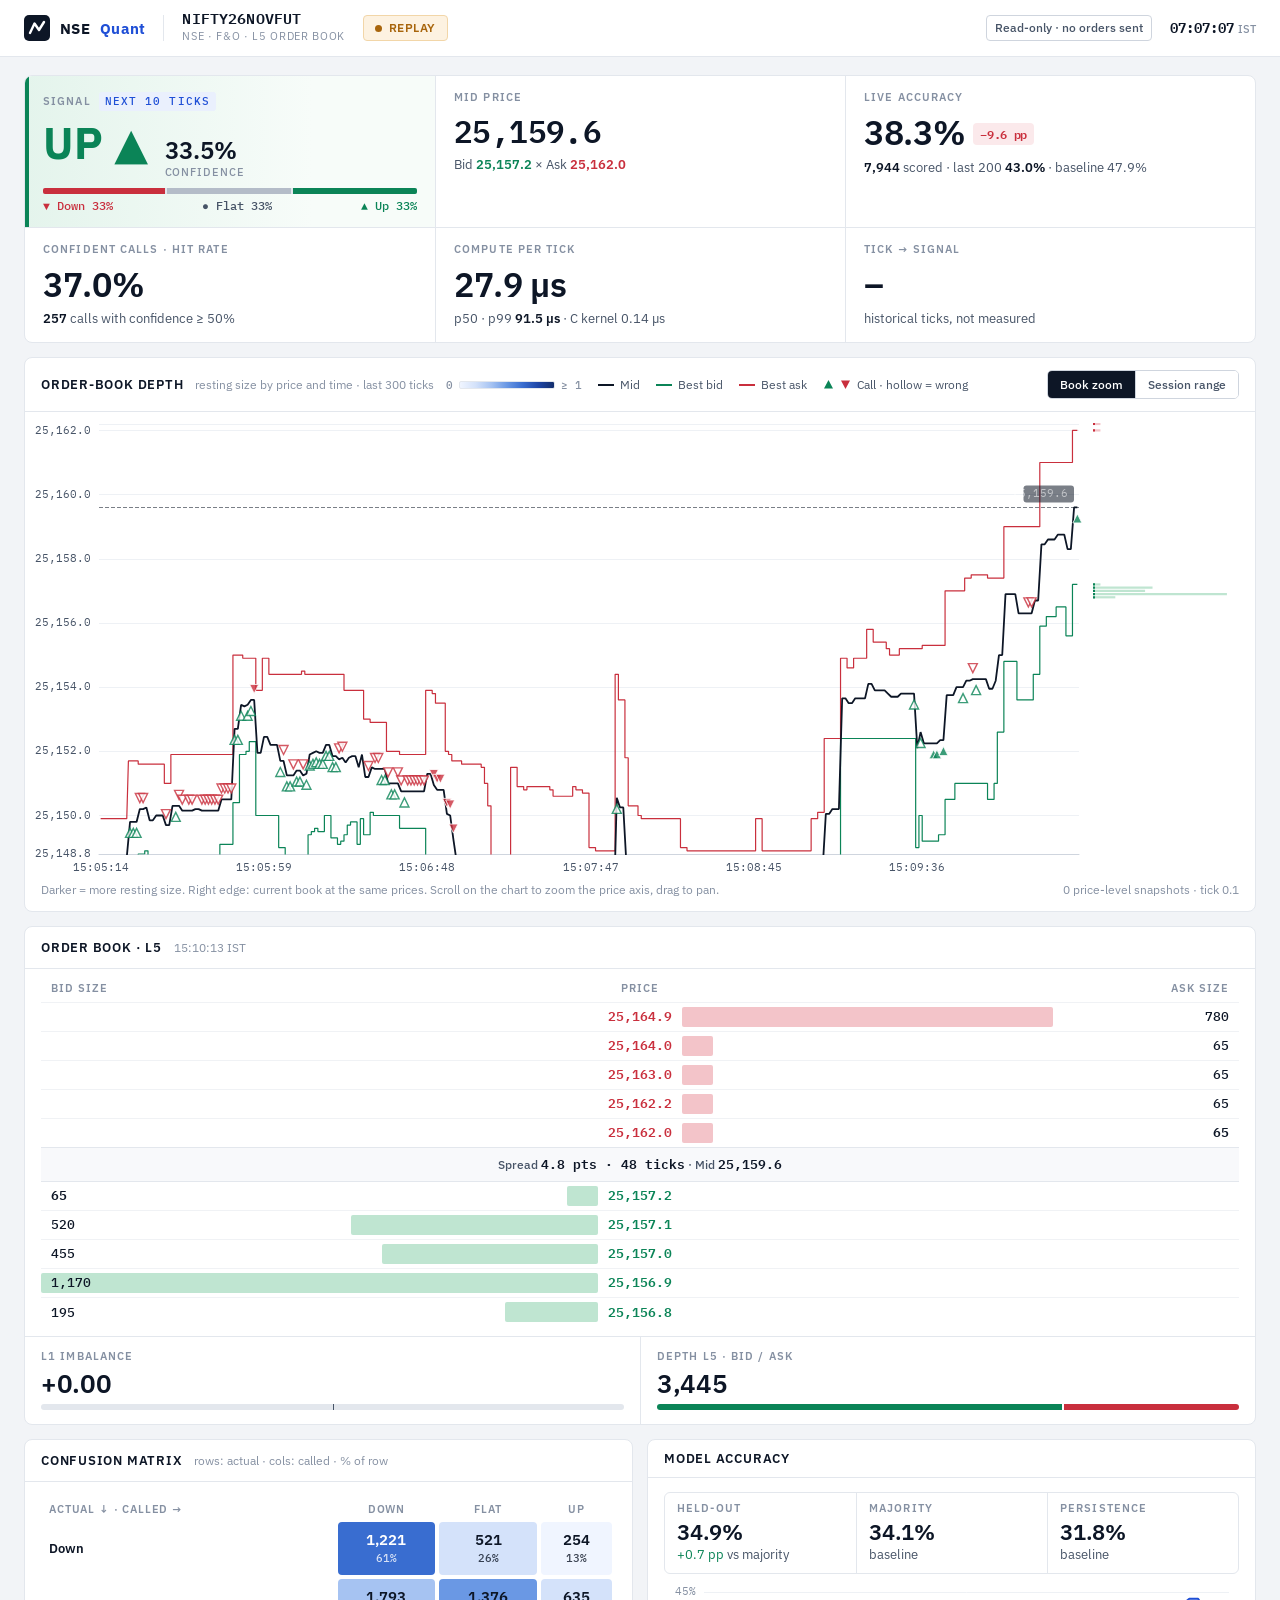
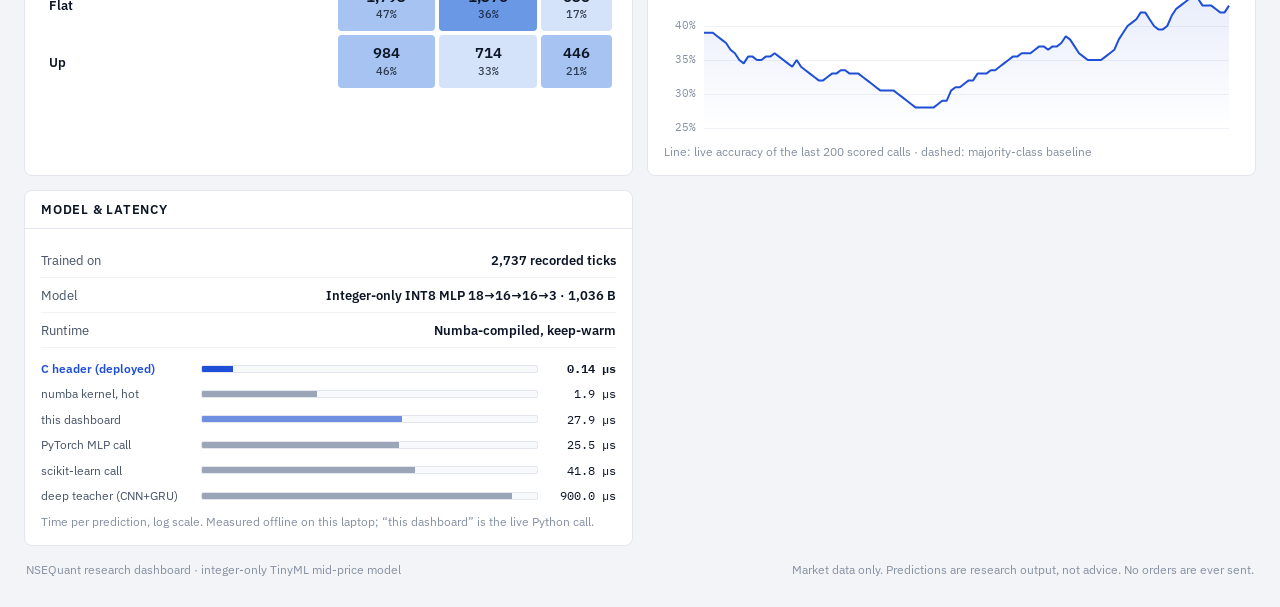
==== commit dfe93c7e: "Light quant-terminal UI: order-book depth heatmap with aligned book profile, L5 ladder, big KPI stri" ====
--- a/web/dashboard.html
+++ b/web/dashboard.html
@@ -3,392 +3,335 @@
 <head>
 <meta charset="utf-8">
 <meta name="viewport" content="width=device-width, initial-scale=1">
-<title>NSEQuant · Live</title>
+<title>NSEQuant · Order Book Monitor</title>
 <link rel="preconnect" href="https://fonts.googleapis.com">
 <link rel="preconnect" href="https://fonts.gstatic.com" crossorigin>
-<link href="https://fonts.googleapis.com/css2?family=Inter:wght@400;500;600;700;800&family=JetBrains+Mono:wght@400;600&family=Orbitron:wght@500;700;800;900&display=swap" rel="stylesheet">
+<link href="https://fonts.googleapis.com/css2?family=IBM+Plex+Mono:wght@400;500;600&family=IBM+Plex+Sans:wght@400;500;600;700&display=swap" rel="stylesheet">
 <script src="vendor/echarts.min.js"></script>
 <script src="vendor/gsap.min.js"></script>
 <style>
   :root {
-    --bg: #020403; --panel: rgba(6, 16, 11, 0.72); --panel2: rgba(9, 24, 16, 0.86);
-    --line: rgba(0, 255, 136, 0.12); --line2: rgba(0, 255, 136, 0.36);
-    --neon: #00ff88; --neon2: #39ff14; --neon-soft: rgba(0, 255, 136, 0.14);
-    --down: #ff3d6e; --down-soft: rgba(255, 61, 110, 0.15); --flat: #8fb3a0;
-    --ink: #eafff3; --ink2: #a8c9b5; --muted: #6e8f7b;
-    --mono: "JetBrains Mono", ui-monospace, Consolas, monospace;
-    --display: Orbitron, Inter, sans-serif;
-    color-scheme: dark;
+    --bg: #f2f4f7; --panel: #ffffff; --panel2: #f8f9fb;
+    --line: #e3e7ed; --line2: #cfd5de;
+    --ink: #0d1626; --ink2: #475467; --muted: #8590a2;
+    --brand: #1f4fd6; --brand-soft: #eaf0fd;
+    --bid: #0b8457; --bid-soft: #e4f4ec; --bid-bar: #bfe5d1;
+    --ask: #c92f3d; --ask-soft: #fbe9eb; --ask-bar: #f3c4c9;
+    --amber: #a8650c; --amber-soft: #fdf2e1;
+    --sans: "IBM Plex Sans", system-ui, "Segoe UI", Arial, sans-serif;
+    --mono: "IBM Plex Mono", ui-monospace, Consolas, monospace;
+    color-scheme: light;
   }
   * { box-sizing: border-box; }
   html, body { margin: 0; background: var(--bg); color: var(--ink2); }
-  body { font: 14px/1.45 Inter, system-ui, "Segoe UI", Arial, sans-serif; min-height: 100vh; overflow-x: hidden; }
-  .num { font-variant-numeric: tabular-nums; }
-  ::selection { background: var(--neon); color: #021a0d; }
-
-  /* ===== loader ===== */
-  #loader { position: fixed; inset: 0; z-index: 100; background: #020403; }
-  #loader.burning { background: transparent; }
-  #burn { position: absolute; inset: 0; width: 100%; height: 100%; display: block; }
-  #skip { position: absolute; right: 24px; bottom: 22px; z-index: 2; font: 600 11px/1 var(--display); letter-spacing: .3em; color: var(--muted); background: none; border: 1px solid var(--line); padding: 9px 14px; border-radius: 999px; cursor: pointer; }
-  #skip:hover { color: var(--neon); border-color: var(--line2); }
-  .app.pre { opacity: 0; transform: scale(1.04); filter: blur(12px) saturate(1.6); }
-  .app { transition: opacity 1.5s cubic-bezier(.2,.8,.2,1), transform 1.6s cubic-bezier(.2,.8,.2,1), filter 1.5s ease; transform-origin: 50% 45%; }
-
-  /* ===== atmosphere ===== */
-  .bg { position: fixed; inset: 0; z-index: 0; pointer-events: none; overflow: hidden; }
-  .blob { position: absolute; border-radius: 50%; filter: blur(90px); opacity: .55; }
-  .b1 { width: 640px; height: 640px; background: radial-gradient(circle, rgba(0,255,136,.28), transparent 65%); top: -280px; left: 36%; animation: drift1 24s ease-in-out infinite alternate; }
-  .b2 { width: 520px; height: 520px; background: radial-gradient(circle, rgba(57,255,20,.16), transparent 65%); bottom: -260px; right: -120px; animation: drift2 28s ease-in-out infinite alternate; }
-  .b3 { width: 440px; height: 440px; background: radial-gradient(circle, rgba(0,200,120,.14), transparent 65%); bottom: -220px; left: -160px; animation: drift1 32s ease-in-out infinite alternate-reverse; }
-  @keyframes drift1 { to { transform: translate(120px, 60px) scale(1.15); } }
-  @keyframes drift2 { to { transform: translate(-140px, -80px) scale(1.1); } }
-  .waves { position: absolute; top: -40px; right: -80px; width: 1100px; height: 420px; }
-  .waves path { fill: none; stroke-linecap: round; }
-  .w1 { stroke: url(#wg); stroke-width: 2; stroke-dasharray: 900 300; animation: flow 14s linear infinite; }
-  .w2 { stroke: url(#wg); stroke-width: 1.2; opacity: .55; stroke-dasharray: 600 400; animation: flow 18s linear infinite reverse; }
-  .w3 { stroke: url(#wg2); stroke-width: 26; opacity: .12; filter: blur(8px); animation: sway 12s ease-in-out infinite alternate; }
-  @keyframes flow { to { stroke-dashoffset: -2400; } }
-  @keyframes sway { to { transform: translate(-60px, 20px); } }
-  .gridlines { position: absolute; inset: 0; background-image: linear-gradient(rgba(0,255,136,.03) 1px, transparent 1px), linear-gradient(90deg, rgba(0,255,136,.03) 1px, transparent 1px); background-size: 48px 48px; mask-image: radial-gradient(ellipse at 60% 15%, #000 15%, transparent 70%); -webkit-mask-image: radial-gradient(ellipse at 60% 15%, #000 15%, transparent 70%); }
-  .grain { position: fixed; inset: -50%; z-index: 90; pointer-events: none; opacity: .07; mix-blend-mode: overlay;
-    background-image: url("data:image/svg+xml;utf8,<svg xmlns='http://www.w3.org/2000/svg' width='160' height='160'><filter id='n'><feTurbulence type='fractalNoise' baseFrequency='.9' numOctaves='3' stitchTiles='stitch'/></filter><rect width='100%' height='100%' filter='url(%23n)'/></svg>");
-    animation: grain 1.2s steps(6) infinite; }
-  @keyframes grain { 0% { transform: translate(0,0); } 20% { transform: translate(-3%, 2%); } 40% { transform: translate(2%, -3%); } 60% { transform: translate(-2%, -1%); } 80% { transform: translate(3%, 3%); } 100% { transform: translate(0,0); } }
-
-  /* ===== layout ===== */
-  .app { position: relative; z-index: 1; display: grid; grid-template-columns: 84px 1fr; min-height: 100vh; }
-  .side { border-right: 1px solid var(--line); background: linear-gradient(180deg, rgba(4,12,8,.85), rgba(2,6,4,.9)); display: flex; flex-direction: column; align-items: center; padding: 22px 0; gap: 16px; position: sticky; top: 0; height: 100vh; }
-  .logo { width: 44px; height: 44px; margin-bottom: 30px; filter: drop-shadow(0 0 9px rgba(0,255,136,.75)); }
-  .nav { width: 46px; height: 46px; border-radius: 12px; display: grid; place-items: center; color: var(--muted); border: 1px solid transparent; background: none; cursor: pointer; transition: all .25s; }
-  .nav:hover { color: var(--neon); background: var(--neon-soft); }
-  .nav.active { color: #02150b; background: var(--neon); box-shadow: 0 0 22px rgba(0,255,136,.55); }
-  .nav svg, .ico svg { width: 21px; height: 21px; }
-  .side .spacer { flex: 1; }
-  .gear { animation: spin 16s linear infinite; }
-  @keyframes spin { to { transform: rotate(360deg); } }
-
-  .main { padding: 20px 28px 32px; display: flex; flex-direction: column; gap: 18px; min-width: 0; }
-  header { display: grid; grid-template-columns: auto 1fr auto; align-items: end; gap: 24px; }
-  .brand { font: 600 12px/1 var(--display); letter-spacing: .34em; color: var(--ink2); display: flex; align-items: center; gap: 8px; }
-  .brand i { width: 8px; height: 8px; background: var(--neon); box-shadow: 0 0 10px var(--neon); display: inline-block; }
-  .brand b { color: var(--neon); font-weight: 700; }
-  h1 { margin: 12px 0 6px; font: 800 36px/1.02 var(--display); color: var(--ink); letter-spacing: .04em; display: flex; align-items: center; gap: 12px; text-shadow: 0 0 26px rgba(0,255,136,.28); }
-  h1 svg { width: 22px; height: 22px; color: var(--ink2); }
-  .subtitle { font: 500 12.5px/1 Inter, sans-serif; letter-spacing: .44em; color: var(--ink2); }
-  .pulse { height: 46px; align-self: center; min-width: 0; opacity: .9; }
-  .pulse svg { width: 100%; height: 100%; display: block; }
-  .pulse .trace { fill: none; stroke: var(--neon); stroke-width: 1.6; filter: drop-shadow(0 0 4px rgba(0,255,136,.9)); }
-  .pulse .base { fill: none; stroke: rgba(0,255,136,.15); stroke-width: 1; }
-  .status { display: flex; align-items: center; gap: 16px; flex-wrap: wrap; justify-content: flex-end; color: var(--ink2); }
-  .pill { display: inline-flex; align-items: center; gap: 8px; padding: 6px 14px; border-radius: 999px; border: 1px solid var(--line2); background: rgba(0,255,136,.08); color: var(--neon); font-weight: 600; }
-  .pill.replay { color: #ffd166; border-color: rgba(255,209,102,.4); background: rgba(255,209,102,.08); }
-  .pill.off { color: var(--down); border-color: rgba(255,61,110,.4); background: var(--down-soft); }
-  #app[data-waiting] .main > section { visibility: hidden; }
-  .dot { width: 8px; height: 8px; border-radius: 50%; background: currentColor; position: relative; }
-  .dot::after { content: ""; position: absolute; inset: -4px; border-radius: 50%; border: 2px solid currentColor; animation: ping 1.6s ease-out infinite; }
-  @keyframes ping { from { transform: scale(.6); opacity: 1; } to { transform: scale(1.9); opacity: 0; } }
-  .bell { color: var(--ink2); position: relative; display: inline-flex; }
-  .bell::after { content: ""; position: absolute; top: 0; right: 1px; width: 7px; height: 7px; border-radius: 50%; background: var(--neon); box-shadow: 0 0 8px var(--neon); }
-  .avatar { width: 42px; height: 42px; border-radius: 50%; background: radial-gradient(circle at 35% 30%, #d6ffe9, #00ff88 35%, #00703c 70%, #02150b); box-shadow: 0 0 22px rgba(0,255,136,.45); animation: breathe 4s ease-in-out infinite; }
-  @keyframes breathe { 50% { box-shadow: 0 0 36px rgba(0,255,136,.75); } }
-
-  /* ===== cards ===== */
-  .card { background: linear-gradient(180deg, var(--panel2), var(--panel)); border: 1px solid var(--line); border-radius: 18px; padding: 18px 20px; position: relative; backdrop-filter: blur(14px); -webkit-backdrop-filter: blur(14px); transition: border-color .35s, box-shadow .35s, transform .35s; min-width: 0; isolation: isolate; }
-  .card::after { content: ""; position: absolute; inset: 0; border-radius: inherit; pointer-events: none; z-index: -1; opacity: 0; transition: opacity .4s;
-    background: radial-gradient(420px circle at var(--mx, 50%) var(--my, 50%), rgba(0,255,136,.10), transparent 45%); }
-  .card:hover::after { opacity: 1; }
-  .card:hover { border-color: var(--line2); box-shadow: 0 0 30px rgba(0,255,136,.16); transform: translateY(-2px); }
-  .label { font-size: 13.5px; color: var(--ink2); font-weight: 500; display: flex; align-items: center; gap: 8px; }
-  .label .hintq { color: var(--muted); font-size: 12px; font-weight: 400; }
-  .big { font: 700 32px/1.1 Inter, sans-serif; color: var(--ink); margin: 10px 0 6px; font-variant-numeric: tabular-nums; letter-spacing: -.01em; }
-  .sub { font-size: 12.5px; color: var(--ink2); font-variant-numeric: tabular-nums; }
-  .row { display: flex; align-items: center; gap: 10px; }
-
-  .kpis { display: grid; grid-template-columns: 1.5fr 1.1fr 1fr .95fr .95fr; gap: 16px; }
-  .kpi { min-height: 132px; }
-  .spark { width: 96px; height: 42px; margin-left: auto; flex: none; }
-  .kpi .ico { position: absolute; right: 18px; top: 18px; color: var(--neon); filter: drop-shadow(0 0 8px rgba(0,255,136,.8)); }
-
-  .pred-card { border: 1px solid transparent; background: linear-gradient(135deg, #0d3321, #072116 55%, #040d08) padding-box,
-      conic-gradient(from var(--ang, 0deg), rgba(0,255,136,.9), rgba(0,255,136,.08) 30%, rgba(57,255,20,.6) 55%, rgba(0,255,136,.08) 80%, rgba(0,255,136,.9)) border-box;
-    box-shadow: 0 0 36px rgba(0,255,136,.20), inset 0 0 40px rgba(0,255,136,.05); animation: spinb 6s linear infinite; }
-  @property --ang { syntax: "<angle>"; inherits: false; initial-value: 0deg; }
-  @keyframes spinb { to { --ang: 360deg; } }
-  .pred-top { display: flex; align-items: center; gap: 16px; }
-  .ring { width: 64px; height: 64px; flex: none; position: relative; }
-  .ring svg { width: 64px; height: 64px; transform: rotate(-90deg); }
-  .ring .trk { fill: none; stroke: rgba(0,255,136,.12); stroke-width: 5; }
-  .ring .val { fill: none; stroke: var(--neon); stroke-width: 5; stroke-linecap: round; stroke-dasharray: 176; stroke-dashoffset: 176; filter: drop-shadow(0 0 5px rgba(0,255,136,.8)); transition: stroke-dashoffset .8s cubic-bezier(.2,.8,.2,1), stroke .4s; }
-  .ring .glyph { position: absolute; inset: 0; display: grid; place-items: center; color: var(--neon); font-size: 20px; }
-  #pred { font: 800 34px/1 var(--display); margin: 2px 0 6px; letter-spacing: .03em; color: var(--ink); }
-  #pred.up { color: var(--neon); text-shadow: 0 0 20px rgba(0,255,136,.6); }
-  #pred.down { color: var(--down); text-shadow: 0 0 20px rgba(255,61,110,.5); }
-  .probs { display: flex; height: 8px; border-radius: 999px; overflow: hidden; margin-top: 14px; background: rgba(255,255,255,.05); gap: 2px; }
-  .probs i { display: block; height: 100%; transition: width .8s cubic-bezier(.2,.8,.2,1); }
-  .probs .pd { background: var(--down); box-shadow: 0 0 10px rgba(255,61,110,.6); }
-  .probs .pf { background: #3c5a4a; }
-  .probs .pu { background: var(--neon); box-shadow: 0 0 10px rgba(0,255,136,.7); }
-  .plab { display: flex; justify-content: space-between; margin-top: 6px; font: 600 11.5px/1 var(--mono); color: var(--ink2); }
-  .badge { display: inline-flex; white-space: nowrap; flex: none; align-items: center; gap: 4px; font-size: 12px; font-weight: 600; padding: 3px 8px; border-radius: 999px; background: var(--neon-soft); color: var(--neon); }
-  .badge.neg { background: var(--down-soft); color: var(--down); }
-  .chip { display: inline-flex; align-items: center; gap: 6px; font: 600 11px/1 var(--mono); padding: 5px 8px; border-radius: 6px; border: 1px solid var(--line2); color: var(--neon); background: rgba(0,255,136,.06); }
-
-  /* ===== price ===== */
-  .mid { display: grid; grid-template-columns: minmax(0, 1fr) 430px; gap: 16px; }
-  .panel-head { display: flex; align-items: center; gap: 12px; flex-wrap: wrap; margin-bottom: 6px; }
-  .panel-head h2 { margin: 0; font-size: 16.5px; color: var(--ink); font-weight: 650; display: flex; align-items: center; gap: 10px; }
-  .panel-head h2 svg { width: 19px; height: 19px; color: var(--neon); filter: drop-shadow(0 0 6px rgba(0,255,136,.7)); }
-  .panel-head .hint { color: var(--ink2); font-weight: 400; font-size: 13.5px; }
-  .legend { display: flex; gap: 14px; font-size: 12.5px; color: var(--ink2); flex-wrap: wrap; }
-  .legend span { display: inline-flex; align-items: center; gap: 6px; }
-  .sw { width: 14px; height: 8px; border-radius: 2px; display: inline-block; }
-  .toggle { margin-left: auto; display: inline-flex; border: 1px solid var(--line); border-radius: 999px; padding: 3px; background: rgba(0,0,0,.35); }
-  .toggle button { border: 0; background: none; color: var(--ink2); padding: 6px 13px; border-radius: 999px; font: 500 12.5px Inter, sans-serif; cursor: pointer; transition: all .25s; }
-  .toggle button.on { background: var(--neon); color: #02150b; box-shadow: 0 0 16px rgba(0,255,136,.5); font-weight: 600; }
-  #chart { width: 100%; height: 330px; }
-
-  /* ===== order book ===== */
-  .midline { display: flex; align-items: baseline; justify-content: space-between; margin: 4px 0 10px; }
-  .midline .mp { font: 700 24px/1 var(--mono); color: var(--ink); text-shadow: 0 0 16px rgba(0,255,136,.3); }
-  .lhead, .lrow { display: grid; grid-template-columns: 1fr 92px 92px 1fr; gap: 4px; align-items: center; }
-  .lhead { color: var(--muted); font-size: 11.5px; letter-spacing: .08em; text-transform: uppercase; margin-bottom: 6px; }
-  .lhead span:nth-child(1) { text-align: left; } .lhead span:nth-child(2) { text-align: right; } .lhead span:nth-child(4) { text-align: right; }
-  .lrow { margin-bottom: 4px; font-variant-numeric: tabular-nums; }
-  .lrow > span { position: relative; padding: 7px 8px; border-radius: 6px; overflow: hidden; font-weight: 600; }
-  .lq { color: var(--ink); }
-  .lq.bid { text-align: left; } .lq.ask { text-align: right; }
-  .lp { font-family: var(--mono); font-size: 13px; }
-  .lp.bid { text-align: right; color: var(--neon); } .lp.ask { color: var(--down); }
-  .lq i { position: absolute; top: 2px; bottom: 2px; border-radius: 5px; transition: width .7s cubic-bezier(.2,.8,.2,1); z-index: 0; }
-  .lq.bid i { right: 0; background: linear-gradient(90deg, rgba(0,255,136,.05), rgba(0,255,136,.42)); box-shadow: inset -2px 0 0 var(--neon); }
-  .lq.ask i { left: 0; background: linear-gradient(90deg, rgba(255,61,110,.45), rgba(255,61,110,.05)); box-shadow: inset 2px 0 0 var(--down); }
-  .lq b { position: relative; z-index: 1; font-weight: 600; }
-  .flash { animation: flash .7s ease-out; }
-  @keyframes flash { from { background: rgba(0,255,136,.2); } to { background: transparent; } }
-  #depthChart { width: 100%; height: 108px; margin-top: 8px; }
-  .book-foot { display: grid; grid-template-columns: repeat(3, 1fr); border-top: 1px solid var(--line); margin-top: 10px; padding-top: 12px; text-align: center; }
-  .book-foot div + div { border-left: 1px solid var(--line); }
-  .book-foot .big { font-size: 21px; margin: 6px 0 0; }
-  .imbbar { height: 4px; background: rgba(255,255,255,.06); border-radius: 4px; margin: 8px 18px 0; position: relative; overflow: hidden; }
-  .imbbar i { position: absolute; top: 0; bottom: 0; left: 50%; transition: all .6s; }
-  .pos { color: var(--neon) !important; text-shadow: 0 0 12px rgba(0,255,136,.45); }
-  .neg { color: var(--down) !important; }
-
-  /* ===== bottom ===== */
-  .bottom { display: grid; grid-template-columns: 1fr 1.15fr 1.15fr; gap: 16px; }
-  .cm { width: 100%; border-collapse: separate; border-spacing: 5px; font-variant-numeric: tabular-nums; margin-top: 6px; }
-  .cm th { color: var(--muted); font-weight: 500; font-size: 12px; padding: 4px 6px; text-align: center; letter-spacing: .04em; }
+  body { font: 13.5px/1.45 var(--sans); min-height: 100vh; overflow-x: hidden; -webkit-font-smoothing: antialiased; }
+  .num, .mono { font-variant-numeric: tabular-nums; }
+  .mono { font-family: var(--mono); }
+
+  /* ===== top bar ===== */
+  .top { position: sticky; top: 0; z-index: 10; background: var(--panel); border-bottom: 1px solid var(--line); }
+  .top-in { max-width: 1760px; margin: 0 auto; height: 56px; padding: 0 24px; display: flex; align-items: center; gap: 18px; }
+  .brand { display: flex; align-items: center; gap: 10px; font: 700 15px/1 var(--sans); color: var(--ink); letter-spacing: .02em; }
+  .brand svg { width: 26px; height: 26px; }
+  .brand span { color: var(--brand); }
+  .vsep { width: 1px; height: 26px; background: var(--line); }
+  .instr { display: flex; flex-direction: column; gap: 3px; }
+  .instr b { font: 600 15px/1 var(--mono); color: var(--ink); letter-spacing: .01em; }
+  .instr small { font-size: 11px; color: var(--muted); letter-spacing: .06em; text-transform: uppercase; }
+  .top .grow { flex: 1; }
+  .pill { display: inline-flex; align-items: center; gap: 7px; height: 26px; padding: 0 11px; border-radius: 4px; font: 600 12px/1 var(--sans); letter-spacing: .04em; text-transform: uppercase;
+    color: var(--bid); background: var(--bid-soft); border: 1px solid #bfe5d1; }
+  .pill.replay { color: var(--amber); background: var(--amber-soft); border-color: #f2d6a8; }
+  .pill.wait { color: var(--ink2); background: var(--panel2); border-color: var(--line2); }
+  .pill.off { color: var(--ask); background: var(--ask-soft); border-color: var(--ask-bar); }
+  .dot { width: 7px; height: 7px; border-radius: 50%; background: currentColor; animation: blink 1.4s ease-in-out infinite; }
+  @keyframes blink { 50% { opacity: .25; } }
+  .meta { font-size: 12.5px; color: var(--ink2); white-space: nowrap; overflow: hidden; text-overflow: ellipsis; min-width: 0; }
+  .ro { font: 500 11.5px/1 var(--sans); color: var(--ink2); border: 1px solid var(--line2); border-radius: 4px; padding: 6px 8px; white-space: nowrap; }
+  .clock { font: 600 14px/1 var(--mono); color: var(--ink); white-space: nowrap; }
+  .clock small { font: 500 10.5px var(--sans); color: var(--muted); margin-left: 4px; }
+
+  .wrap { max-width: 1760px; margin: 0 auto; padding: 18px 24px 28px; display: flex; flex-direction: column; gap: 14px; }
+  .panel { background: var(--panel); border: 1px solid var(--line); border-radius: 8px; min-width: 0; }
+  .ph { display: flex; align-items: center; gap: 12px; padding: 12px 16px; border-bottom: 1px solid var(--line); flex-wrap: wrap; }
+  .ph h2 { margin: 0; font: 600 13px/1 var(--sans); color: var(--ink); letter-spacing: .06em; text-transform: uppercase; }
+  .ph .hint { font-size: 12px; color: var(--muted); }
+  .pb { padding: 14px 16px; }
+
+  /* ===== KPI strip ===== */
+  .kpis { display: grid; grid-template-columns: 1.55fr repeat(5, 1fr); background: var(--panel); border: 1px solid var(--line); border-radius: 8px; overflow: hidden; }
+  .kpi { padding: 16px 18px 15px; border-left: 1px solid var(--line); min-width: 0; position: relative; }
+  .kpi:first-child { border-left: 0; }
+  .kl { font: 600 11px/1 var(--sans); letter-spacing: .1em; text-transform: uppercase; color: var(--muted); display: flex; align-items: center; gap: 8px; white-space: nowrap; }
+  .kv { font: 600 34px/1.05 var(--sans); color: var(--ink); margin: 12px 0 7px; letter-spacing: -.01em; font-variant-numeric: tabular-nums; white-space: nowrap; }
+  .kv.px { font-family: var(--mono); font-weight: 600; font-size: 31px; letter-spacing: -.02em; }
+  .kv small { font-size: 16px; font-weight: 500; color: var(--ink2); margin-left: 3px; }
+  .ks { font-size: 12.5px; color: var(--ink2); font-variant-numeric: tabular-nums; white-space: nowrap; overflow: hidden; text-overflow: ellipsis; }
+  .ks b { color: var(--ink); font-weight: 600; }
+  .delta { display: inline-flex; align-items: center; height: 22px; padding: 0 7px; border-radius: 4px; font: 600 12px/1 var(--mono); margin-left: 8px; vertical-align: 6px; }
+  .delta.up { color: var(--bid); background: var(--bid-soft); } .delta.dn { color: var(--ask); background: var(--ask-soft); }
+  .tag { font: 500 11px/1 var(--mono); color: var(--brand); background: var(--brand-soft); padding: 4px 6px; border-radius: 3px; }
+
+  .signal { background: var(--panel2); transition: background .5s; }
+  .signal::before { content: ""; position: absolute; left: 0; top: 0; bottom: 0; width: 4px; background: var(--line2); transition: background .5s; }
+  .signal.up { background: linear-gradient(90deg, var(--bid-soft), #f7fcf9 70%); } .signal.up::before { background: var(--bid); }
+  .signal.down { background: linear-gradient(90deg, var(--ask-soft), #fef8f8 70%); } .signal.down::before { background: var(--ask); }
+  .sigrow { display: flex; align-items: baseline; gap: 16px; margin: 10px 0 10px; }
+  #pred { font: 700 44px/1 var(--sans); color: var(--ink); letter-spacing: .01em; }
+  .signal.up #pred { color: var(--bid); } .signal.down #pred { color: var(--ask); }
+  .conf { font: 600 24px/1 var(--sans); color: var(--ink); font-variant-numeric: tabular-nums; }
+  .conf small { display: block; font: 500 11px/1 var(--sans); color: var(--muted); letter-spacing: .08em; text-transform: uppercase; margin-top: 5px; }
+  .probs { display: flex; height: 6px; gap: 2px; border-radius: 2px; overflow: hidden; background: var(--line); }
+  .probs i { display: block; height: 100%; transition: width .6s cubic-bezier(.2,.8,.2,1); }
+  .probs .pd { background: var(--ask); } .probs .pf { background: #b4bcc8; } .probs .pu { background: var(--bid); }
+  .plab { display: flex; justify-content: space-between; margin-top: 6px; font: 500 11.5px/1 var(--mono); color: var(--ink2); }
+  .plab .d { color: var(--ask); } .plab .u { color: var(--bid); }
+
+  /* ===== heatmap + book ===== */
+  .work { display: grid; grid-template-columns: minmax(0, 1fr) 380px; gap: 14px; }
+  .legend { display: flex; align-items: center; gap: 16px; font-size: 12px; color: var(--ink2); flex-wrap: wrap; }
+  .legend > span { display: inline-flex; align-items: center; gap: 6px; }
+  .ln { width: 16px; height: 0; border-top: 2px solid; display: inline-block; }
+  .scale { display: inline-flex; align-items: center; gap: 6px; font: 500 11px var(--mono); color: var(--muted); }
+  .scale i { width: 96px; height: 8px; border-radius: 2px; border: 1px solid var(--line);
+    background: linear-gradient(90deg, #f0f5ff, #d4e2fa, #a6c3f2, #6a98e4, #396dd0, #1e46a6, #132e6c); }
+  .seg { margin-left: auto; display: inline-flex; border: 1px solid var(--line2); border-radius: 5px; overflow: hidden; }
+  .seg button { border: 0; background: var(--panel); color: var(--ink2); font: 500 12px var(--sans); padding: 6px 12px; cursor: pointer; }
+  .seg button + button { border-left: 1px solid var(--line2); }
+  .seg button.on { background: var(--ink); color: #fff; }
+  .seg button:focus-visible { outline: 2px solid var(--brand); outline-offset: -2px; }
+  #heat { width: 100%; height: 470px; }
+  .heatfoot { display: flex; justify-content: space-between; gap: 12px; padding: 0 16px 12px; font-size: 11.5px; color: var(--muted); flex-wrap: wrap; }
+
+  .dom { width: 100%; border-collapse: collapse; font-variant-numeric: tabular-nums; }
+  .dom th { font: 600 10.5px/1 var(--sans); letter-spacing: .1em; text-transform: uppercase; color: var(--muted); padding: 0 10px 8px; }
+  .dom th:first-child { text-align: left; } .dom th:nth-child(2) { text-align: center; } .dom th:last-child { text-align: right; }
+  .dom td { position: relative; height: 29px; padding: 0 10px; font: 500 13px/1 var(--mono); color: var(--ink); border-top: 1px solid #f0f2f5; }
+  .dom td.p { text-align: center; font-weight: 600; width: 112px; }
+  .dom tr.a td.p { color: var(--ask); } .dom tr.b td.p { color: var(--bid); }
+  .dom td.q { width: 50%; }
+  .dom td.q i { position: absolute; top: 4px; bottom: 4px; transition: width .5s cubic-bezier(.2,.8,.2,1); border-radius: 2px; }
+  .dom td.q b { position: relative; font-weight: 500; }
+  .dom tr.b td.q:first-child { text-align: left; } .dom tr.b td.q:first-child i { right: 0; background: var(--bid-bar); }
+  .dom tr.a td.q:last-child { text-align: right; } .dom tr.a td.q:last-child i { left: 0; background: var(--ask-bar); }
+  .dom tr.l1 td { font-weight: 600; } .dom tr.l1 td.q b { font-weight: 600; }
+  .dom tr.sp td { height: 34px; background: var(--panel2); border-top: 1px solid var(--line); border-bottom: 1px solid var(--line); font: 500 12px var(--sans); color: var(--ink2); text-align: center; }
+  .dom tr.sp b { font: 600 13px var(--mono); color: var(--ink); }
+  .flash { animation: flash .6s ease-out; }
+  @keyframes flash { from { background: #fff5c2; } to { background: transparent; } }
+  .bstats { display: grid; grid-template-columns: 1fr 1fr; border-top: 1px solid var(--line); }
+  .bstats > div { padding: 14px 16px; }
+  .bstats > div + div { border-left: 1px solid var(--line); }
+  .bstats .kv { font-size: 26px; margin: 8px 0 6px; }
+  .gauge { height: 6px; background: var(--line); border-radius: 3px; position: relative; overflow: hidden; }
+  .gauge::after { content: ""; position: absolute; left: 50%; top: -2px; bottom: -2px; width: 1px; background: var(--ink2); }
+  .gauge i { position: absolute; top: 0; bottom: 0; transition: all .5s; }
+  .split { display: flex; height: 6px; border-radius: 3px; overflow: hidden; gap: 2px; }
+  .split i { display: block; transition: width .5s; }
+  .pos { color: var(--bid) !important; } .neg { color: var(--ask) !important; }
+
+  /* ===== lower ===== */
+  .lower { display: grid; grid-template-columns: 1fr 1.2fr 1.2fr; gap: 14px; }
+  .cm { width: 100%; border-collapse: separate; border-spacing: 4px; font-variant-numeric: tabular-nums; }
+  .cm th { color: var(--muted); font: 600 10.5px var(--sans); letter-spacing: .08em; text-transform: uppercase; padding: 2px 4px; text-align: center; }
   .cm th:first-child { text-align: left; }
-  .cm td { text-align: center; padding: 9px 6px; border-radius: 9px; font-weight: 700; transition: background .6s; line-height: 1.15; }
-  .cm td small { display: block; font: 500 10.5px/1.2 var(--mono); opacity: .8; margin-top: 2px; }
-  .cm td:first-child { text-align: left; background: none !important; color: var(--ink); font-weight: 600; }
-  .tiles { display: grid; grid-template-columns: repeat(3, 1fr); gap: 10px; }
-  .tile { border: 1px solid var(--line); border-radius: 12px; padding: 12px 14px; background: rgba(0,0,0,.25); }
-  .tile .big { font-size: 25px; margin: 8px 0 2px; }
-  #perf { width: 100%; height: 100px; margin-top: 6px; }
-  .mrow { display: flex; justify-content: space-between; gap: 12px; padding: 9px 0; border-bottom: 1px solid var(--line); }
+  .cm td { text-align: center; padding: 10px 4px; border-radius: 4px; font: 600 15px/1.1 var(--sans); transition: background .5s; }
+  .cm td small { display: block; font: 500 11px/1.2 var(--mono); opacity: .8; margin-top: 3px; }
+  .cm td:first-child { text-align: left; background: none !important; color: var(--ink); font: 600 12.5px var(--sans); }
+  .tiles { display: grid; grid-template-columns: repeat(3, 1fr); border: 1px solid var(--line); border-radius: 6px; }
+  .tile { padding: 10px 12px; } .tile + .tile { border-left: 1px solid var(--line); }
+  .tile .kv { font-size: 22px; margin: 6px 0 2px; }
+  #perf { width: 100%; height: 150px; margin-top: 10px; }
+  .mrow { display: flex; justify-content: space-between; gap: 12px; padding: 8px 0; border-bottom: 1px solid #f0f2f5; font-size: 12.5px; }
   .mrow span:last-child { color: var(--ink); font-weight: 600; text-align: right; }
-  .ladder { margin-top: 12px; display: flex; flex-direction: column; gap: 7px; }
-  .ladder .lr { display: grid; grid-template-columns: 128px 1fr 70px; gap: 10px; align-items: center; font-size: 12px; }
-  .ladder .lr span:first-child { color: var(--ink2); }
+  .ladder { margin-top: 12px; display: flex; flex-direction: column; gap: 8px; }
+  .ladder .lr { display: grid; grid-template-columns: 150px 1fr 68px; gap: 10px; align-items: center; font-size: 12px; }
+  .ladder .track { height: 8px; background: var(--panel2); border: 1px solid var(--line); border-radius: 2px; overflow: hidden; }
+  .ladder .track i { display: block; height: 100%; width: 0; background: #9aa6b8; transition: width 1s cubic-bezier(.2,.8,.2,1); }
+  .ladder .lr.us .track i { background: var(--brand); } .ladder .lr.live .track i { background: #6f8fe0; }
+  .ladder .lr.us span { color: var(--brand); font-weight: 600; }
   .ladder .lr span:last-child { text-align: right; font-family: var(--mono); color: var(--ink); }
-  .ladder .track { height: 7px; border-radius: 999px; background: rgba(255,255,255,.05); overflow: hidden; }
-  .ladder .track i { display: block; height: 100%; width: 0; border-radius: 999px; background: linear-gradient(90deg, rgba(0,255,136,.35), var(--neon)); box-shadow: 0 0 10px rgba(0,255,136,.6); transition: width 1.4s cubic-bezier(.2,.8,.2,1); }
-  .ladder .lr.slow .track i { background: linear-gradient(90deg, rgba(255,61,110,.25), rgba(255,61,110,.85)); box-shadow: none; }
-  .ladder .lr.us span { color: var(--neon); font-weight: 700; }
   .note { margin-top: 10px; font-size: 11.5px; color: var(--muted); }
-
-  .tt { min-width: 220px; font: 13px Inter, sans-serif; color: var(--ink); }
-  .tt-t { color: var(--ink2); margin-bottom: 8px; font-family: var(--mono); font-size: 12px; }
-  .tt-r { display: flex; justify-content: space-between; gap: 18px; margin: 4px 0; }
-  .tt-r span { color: var(--ink2); }
-
-  @media (max-width: 1360px) {
+  footer { font-size: 11.5px; color: var(--muted); display: flex; justify-content: space-between; gap: 12px; flex-wrap: wrap; padding: 2px 2px 0; }
+
+  .tt { min-width: 210px; font: 12.5px var(--sans); color: var(--ink); }
+  .tt-t { color: var(--muted); margin-bottom: 7px; font: 500 11.5px var(--mono); }
+  .tt-r { display: flex; justify-content: space-between; gap: 18px; margin: 3px 0; }
+  .tt-r span { color: var(--ink2); } .tt-r b { font-family: var(--mono); font-weight: 600; }
+  #app[data-waiting] .hide-wait { opacity: .35; }
+
+  @media (max-width: 1340px) {
     .kpis { grid-template-columns: repeat(3, 1fr); }
-    .mid { grid-template-columns: 1fr; }
-    .bottom { grid-template-columns: 1fr 1fr; }
-    header { grid-template-columns: auto 1fr; }
-    .pulse { display: none; }
-  }
-  @media (max-width: 860px) {
-    .app { grid-template-columns: 1fr; }
-    .side { display: none; }
-    .main { padding: 16px; }
-    header { grid-template-columns: 1fr; }
-    .status { justify-content: flex-start; }
-    .kpis, .bottom { grid-template-columns: 1fr; }
-    h1 { font-size: 24px; }
-    .subtitle { letter-spacing: .25em; }
-    .tiles { grid-template-columns: 1fr; }
-    #chart { height: 320px; }
-    .lhead, .lrow { grid-template-columns: 1fr 84px 84px 1fr; }
-  }
-  @media (prefers-reduced-motion: reduce) {
-    *, *::before, *::after { animation: none !important; transition: none !important; }
-  }
+    .kpi:nth-child(4) { border-left: 0; }
+    .kpi:nth-child(n+4) { border-top: 1px solid var(--line); }
+    .work { grid-template-columns: 1fr; }
+    .lower { grid-template-columns: 1fr 1fr; }
+    .meta { display: none; }
+  }
+  @media (max-width: 760px) {
+    .top-in, .wrap { padding-left: 16px; padding-right: 16px; }
+    .top-in { height: auto; padding-top: 10px; padding-bottom: 10px; flex-wrap: wrap; gap: 10px; }
+    .ro, .vsep { display: none; }
+    .kpis { grid-template-columns: 1fr 1fr; }
+    .kpi { border-left: 0 !important; border-top: 1px solid var(--line); }
+    .kpi:nth-child(even) { border-left: 1px solid var(--line) !important; }
+    .signal { grid-column: 1 / -1; border-top: 0; }
+    .kpi:nth-child(2) { border-left: 0 !important; }
+    .kpi:nth-child(3), .kpi:nth-child(5) { border-left: 1px solid var(--line) !important; }
+    .kpi:nth-child(4), .kpi:nth-child(6) { border-left: 0 !important; }
+    .kv { font-size: 26px; } .kv.px { font-size: 23px; } #pred { font-size: 36px; }
+    .lower { grid-template-columns: 1fr; }
+    #heat { height: 400px; }
+    .seg { margin-left: 0; }
+    .ladder .lr { grid-template-columns: 120px 1fr 60px; }
+  }
+  @media (prefers-reduced-motion: reduce) { *, *::before, *::after { animation: none !important; transition: none !important; } }
 </style>
 </head>
 <body>
-<div id="loader" aria-label="Loading NSEQuant"><canvas id="burn"></canvas><button id="skip" type="button">SKIP</button></div>
-<div class="grain" aria-hidden="true"></div>
-<div class="bg" aria-hidden="true">
-  <div class="gridlines"></div>
-  <div class="blob b1"></div><div class="blob b2"></div><div class="blob b3"></div>
-  <svg class="waves" viewBox="0 0 1100 420">
-    <defs>
-      <linearGradient id="wg" x1="0" x2="1"><stop offset="0" stop-color="#00ff88" stop-opacity="0"/><stop offset=".5" stop-color="#00ff88" stop-opacity=".9"/><stop offset="1" stop-color="#39ff14" stop-opacity=".1"/></linearGradient>
-      <linearGradient id="wg2" x1="0" x2="1"><stop offset="0" stop-color="#00ff88" stop-opacity="0"/><stop offset=".6" stop-color="#00ff88" stop-opacity="1"/><stop offset="1" stop-color="#00ff88" stop-opacity="0"/></linearGradient>
-    </defs>
-    <path class="w3" d="M80 360 C 300 300, 420 120, 640 140 S 980 40, 1120 -20"/>
-    <path class="w1" d="M60 380 C 290 320, 430 140, 650 160 S 990 60, 1130 0"/>
-    <path class="w2" d="M100 400 C 320 330, 460 170, 680 180 S 1000 90, 1140 30"/>
-  </svg>
-</div>
-
-<div class="app pre" id="app">
-  <aside class="side">
-    <svg class="logo" viewBox="0 0 48 48" aria-label="NSEQuant">
-      <defs><linearGradient id="lg" x1="0" x2="1" y1="1" y2="0"><stop offset="0" stop-color="#39ff14"/><stop offset="1" stop-color="#00ff88"/></linearGradient></defs>
-      <path d="M6 38 L17 12 L29 32 L42 8" fill="none" stroke="url(#lg)" stroke-width="5" stroke-linecap="round" stroke-linejoin="round"/>
-    </svg>
-    <button class="nav active" data-go="top" title="Overview" aria-label="Overview"><svg viewBox="0 0 24 24" fill="none" stroke="currentColor" stroke-width="2"><rect x="3" y="3" width="7" height="7" rx="1.5"/><rect x="14" y="3" width="7" height="7" rx="1.5"/><rect x="3" y="14" width="7" height="7" rx="1.5"/><rect x="14" y="14" width="7" height="7" rx="1.5"/></svg></button>
-    <button class="nav" data-go="pricePanel" title="Mid-price" aria-label="Mid-price"><svg viewBox="0 0 24 24" fill="none" stroke="currentColor" stroke-width="2" stroke-linecap="round" stroke-linejoin="round"><polyline points="3 17 9 11 13 15 21 7"/><polyline points="14 7 21 7 21 14"/></svg></button>
-    <button class="nav" data-go="bookPanel" title="Order book" aria-label="Order book"><svg viewBox="0 0 24 24" fill="none" stroke="currentColor" stroke-width="2" stroke-linejoin="round"><path d="M12 2 2 7l10 5 10-5-10-5Z"/><path d="m2 17 10 5 10-5"/><path d="m2 12 10 5 10-5"/></svg></button>
-    <button class="nav" data-go="perfPanel" title="Model performance" aria-label="Model performance"><svg viewBox="0 0 24 24" fill="none" stroke="currentColor" stroke-width="2" stroke-linecap="round" stroke-linejoin="round"><path d="M9 3h6"/><path d="M10 3v6L4.5 19a2 2 0 0 0 1.8 3h11.4a2 2 0 0 0 1.8-3L14 9V3"/></svg></button>
-    <button class="nav" data-go="modelPanel" title="Model" aria-label="Model"><svg viewBox="0 0 24 24" fill="none" stroke="currentColor" stroke-width="2"><ellipse cx="12" cy="5" rx="9" ry="3"/><path d="M3 5v14c0 1.7 4 3 9 3s9-1.3 9-3V5"/><path d="M3 12c0 1.7 4 3 9 3s9-1.3 9-3"/></svg></button>
-    <div class="spacer"></div>
-    <div class="nav gear" title="Settings"><svg viewBox="0 0 24 24" fill="none" stroke="currentColor" stroke-width="2" stroke-linecap="round"><circle cx="12" cy="12" r="3.2"/><path d="M12 2v3M12 19v3M4.9 4.9l2.1 2.1M17 17l2.1 2.1M2 12h3M19 12h3M4.9 19.1 7 17M17 7l2.1-2.1"/></svg></div>
-  </aside>
-
-  <main class="main" id="top">
-    <header>
-      <div>
-        <div class="brand"><i></i>NSE<b>QUANT</b><i style="transform:rotate(45deg);width:7px;height:7px"></i></div>
-        <h1><span id="symbol">NIFTY FUT</span><svg viewBox="0 0 24 24" fill="none" stroke="currentColor" stroke-width="2.4" stroke-linecap="round"><polyline points="6 9 12 15 18 9"/></svg></h1>
-        <div class="subtitle">NEXT-MOVE PREDICTION</div>
+<div id="app" data-waiting>
+<header class="top">
+  <div class="top-in">
+    <div class="brand"><svg viewBox="0 0 26 26" aria-hidden="true"><rect width="26" height="26" rx="5" fill="#0d1626"/><path d="M6 18 L10.5 8.5 L15 15 L20 7" fill="none" stroke="#fff" stroke-width="2.4" stroke-linecap="round" stroke-linejoin="round"/></svg>NSE<span>Quant</span></div>
+    <div class="vsep"></div>
+    <div class="instr"><b id="symbol">NIFTY FUT</b><small>NSE · F&amp;O · L5 order book</small></div>
+    <span class="pill wait" id="mode" role="status"><span class="dot"></span><span id="modeTxt">Connecting</span></span>
+    <span class="meta num" id="updated">Waiting for the first tick…</span>
+    <span class="grow"></span>
+    <span class="ro">Read-only · no orders sent</span>
+    <span class="clock" id="clock">--:--:--<small>IST</small></span>
+  </div>
+</header>
+
+<main class="wrap">
+  <section class="kpis" aria-label="Key metrics">
+    <div class="kpi signal" id="sigCard">
+      <div class="kl">Signal <span class="tag" id="horizonTxt">next 10 ticks</span></div>
+      <div class="sigrow">
+        <div id="pred">–</div>
+        <div class="conf"><span id="conf">–</span><small>Confidence</small></div>
       </div>
-      <div class="pulse" aria-hidden="true"><svg viewBox="0 0 600 46" preserveAspectRatio="none"><line class="base" x1="0" y1="23" x2="600" y2="23"/><polyline id="trace" class="trace" points=""/></svg></div>
-      <div class="status">
-        <span class="pill" id="mode" role="status"><span class="dot"></span><span id="modeTxt">Connecting</span></span>
-        <span class="num" id="updated">Waiting for the first tick…</span>
-        <span class="bell" aria-hidden="true"><svg viewBox="0 0 24 24" width="21" height="21" fill="none" stroke="currentColor" stroke-width="2" stroke-linecap="round"><path d="M6 8a6 6 0 0 1 12 0c0 7 3 9 3 9H3s3-2 3-9"/><path d="M10.3 21a1.94 1.94 0 0 0 3.4 0"/></svg></span>
-        <span class="avatar" title="NSEQuant"></span>
-      </div>
-    </header>
-
-    <section class="kpis">
-      <div class="card kpi pred-card" id="predCard">
-        <div class="pred-top">
-          <div class="ring"><svg viewBox="0 0 64 64"><circle class="trk" cx="32" cy="32" r="28"/><circle class="val" id="ringVal" cx="32" cy="32" r="28"/></svg><div class="glyph" id="glyph">●</div></div>
-          <div style="min-width:0">
-            <div class="label">Prediction Now <span class="hintq" id="horizonTxt">· next 10 ticks</span></div>
-            <div id="pred">–</div>
-            <div class="sub" id="predSub">Confidence –</div>
-          </div>
+      <div class="probs" aria-label="Class probabilities"><i class="pd" id="pD" style="width:33%"></i><i class="pf" id="pF" style="width:34%"></i><i class="pu" id="pU" style="width:33%"></i></div>
+      <div class="plab"><span class="d" id="lD">▼ Down –</span><span id="lF">● Flat –</span><span class="u" id="lU">▲ Up –</span></div>
+    </div>
+    <div class="kpi">
+      <div class="kl">Mid price</div>
+      <div class="kv px" id="midK">–</div>
+      <div class="ks" id="bboK">Bid – × Ask –</div>
+    </div>
+    <div class="kpi">
+      <div class="kl">Live accuracy</div>
+      <div class="kv"><span id="acc">–</span><span class="delta" id="accDelta" hidden></span></div>
+      <div class="ks" id="accSub">– scored</div>
+    </div>
+    <div class="kpi">
+      <div class="kl">Confident calls · hit rate</div>
+      <div class="kv" id="cnHit">–</div>
+      <div class="ks" id="cnSub">confidence ≥ 50%</div>
+    </div>
+    <div class="kpi">
+      <div class="kl">Compute per tick</div>
+      <div class="kv" id="lat">–</div>
+      <div class="ks" id="latSub">p99 –</div>
+    </div>
+    <div class="kpi">
+      <div class="kl">Tick → signal</div>
+      <div class="kv" id="lag">–</div>
+      <div class="ks" id="lagSub">p99 –</div>
+    </div>
+  </section>
+
+  <section class="work">
+    <div class="panel">
+      <div class="ph">
+        <h2>Order-book depth</h2><span class="hint">resting size by price and time · last 300 ticks</span>
+        <div class="legend">
+          <span class="scale" title="Resting size at each price (log scale)">0<i></i><span id="qmax">–</span></span>
+          <span><i class="ln" style="border-color:#0d1626"></i>Mid</span>
+          <span><i class="ln" style="border-color:#0b8457"></i>Best bid</span>
+          <span><i class="ln" style="border-color:#c92f3d"></i>Best ask</span>
+          <span><svg width="11" height="11"><path d="M5.5 1 L10 9.5 L1 9.5 Z" fill="#0b8457"/></svg><svg width="11" height="11"><path d="M5.5 10 L10 1.5 L1 1.5 Z" fill="#c92f3d"/></svg>Call · hollow = wrong</span>
         </div>
-        <div class="probs" aria-label="Class probabilities"><i class="pd" id="pD" style="width:33%"></i><i class="pf" id="pF" style="width:34%"></i><i class="pu" id="pU" style="width:33%"></i></div>
-        <div class="plab"><span id="lD">▼ –</span><span id="lF">● –</span><span id="lU">▲ –</span></div>
-      </div>
-      <div class="card kpi">
-        <div class="label">Accuracy <span class="hintq">scored calls</span></div>
-        <div class="row"><div class="big" id="acc">–</div><span class="badge" id="accDelta" hidden></span><div class="spark" id="sparkAcc"></div></div>
-        <div class="sub" id="accSub">– scored</div>
-      </div>
-      <div class="card kpi">
-        <div class="label">Confident Up/Down</div>
-        <div class="row"><div class="big" id="cn">–</div><div class="spark" id="sparkConf"></div></div>
-        <div class="sub" id="cnSub">Calls with confidence ≥ 50%</div>
-      </div>
-      <div class="card kpi">
-        <div class="label">Compute per Tick</div>
-        <div class="big" id="lat">–</div>
-        <div class="sub" id="latSub">p50 · p99 –</div>
-        <div style="margin-top:8px"><span class="chip">C kernel · 0.14 µs</span></div>
-        <span class="ico"><svg viewBox="0 0 24 24" fill="currentColor"><polygon points="13 2 3 14 12 14 11 22 21 10 12 10 13 2"/></svg></span>
-      </div>
-      <div class="card kpi">
-        <div class="label">Tick to Prediction</div>
-        <div class="big" id="lag">–</div>
-        <div class="sub" id="lagSub">p50 · p99 –</div>
-        <span class="ico"><svg viewBox="0 0 24 24" fill="none" stroke="currentColor" stroke-width="2" stroke-linejoin="round"><path d="M12 2 2 7l10 5 10-5-10-5Z"/><path d="m2 17 10 5 10-5"/><path d="m2 12 10 5 10-5"/></svg></span>
-      </div>
-    </section>
-
-    <section class="mid">
-      <div class="card" id="pricePanel">
-        <div class="panel-head">
-          <h2><svg viewBox="0 0 24 24" fill="none" stroke="currentColor" stroke-width="2.2" stroke-linecap="round" stroke-linejoin="round"><polyline points="22 12 18 12 15 21 9 3 6 12 2 12"/></svg>Mid-Price <span class="hint">(last 300 ticks)</span></h2>
-          <div class="legend">
-            <span><svg width="12" height="12"><path d="M6 1 L11 10 L1 10 Z" fill="#00ff88"/></svg>Predicted Up</span>
-            <span><svg width="12" height="12"><path d="M6 11 L11 2 L1 2 Z" fill="#ff3d6e"/></svg>Predicted Down</span>
-            <span><svg width="12" height="12"><path d="M6 1 L11 10 L1 10 Z" fill="none" stroke="#a8c9b5" stroke-width="1.5"/></svg>Hollow = Wrong</span>
-          </div>
-          <div class="toggle" role="group" aria-label="Chart mode">
-            <button class="on" data-mode="mid">Mid-Price</button>
-            <button data-mode="spread">Price + Spread</button>
-          </div>
-        </div>
-        <div id="chart" role="img" aria-label="Mid-price with every up and down prediction"></div>
-      </div>
-
-      <div class="card" id="bookPanel">
-        <div class="panel-head" style="margin-bottom:0"><h2><svg viewBox="0 0 24 24" fill="none" stroke="currentColor" stroke-width="2" stroke-linejoin="round"><path d="M12 2 2 7l10 5 10-5-10-5Z"/><path d="m2 17 10 5 10-5"/><path d="m2 12 10 5 10-5"/></svg>Order Book (L5)</h2></div>
-        <div class="midline"><span class="sub">Mid</span><span class="mp num" id="midPx">–</span></div>
-        <div class="lhead"><span>Bid qty</span><span>Bid</span><span>Ask</span><span>Ask qty</span></div>
-        <div id="book"></div>
-        <div id="depthChart" role="img" aria-label="Cumulative depth: bids left, asks right"></div>
-        <div class="book-foot">
-          <div><div class="sub">Spread</div><div class="big num" id="spread">–</div></div>
-          <div><div class="sub">L1 Imbalance</div><div class="big num" id="imb">–</div><div class="imbbar"><i id="imbBar"></i></div></div>
-          <div><div class="sub">Depth (L5)</div><div class="big num" id="depth">–</div></div>
+        <div class="seg" role="group" aria-label="Price range">
+          <button class="on" data-zoom="touch">Book zoom</button>
+          <button data-zoom="session">Session range</button>
         </div>
       </div>
-    </section>
-
-    <section class="bottom">
-      <div class="card">
-        <div class="panel-head" style="margin-bottom:0"><h2><svg viewBox="0 0 24 24" fill="none" stroke="currentColor" stroke-width="2"><circle cx="12" cy="12" r="10"/><circle cx="12" cy="12" r="6"/><circle cx="12" cy="12" r="2"/></svg>Confusion Matrix</h2></div>
-        <div class="sub" style="margin-left:29px">Rows: what happened · Columns: what was called · % of row</div>
-        <table class="cm" id="cm"></table>
+      <div id="heat" role="img" aria-label="Heatmap of resting order-book size by price over time, with mid price, best bid and ask, model calls, and the current book profile on the right"></div>
+      <div class="heatfoot"><span>Darker = more resting size. Right edge: current book at the same prices. Scroll on the chart to zoom the price axis, drag to pan.</span><span id="heatInfo"></span></div>
+    </div>
+
+    <div class="panel">
+      <div class="ph"><h2>Order book · L5</h2><span class="hint" id="bookTime"></span></div>
+      <div class="pb" style="padding-bottom:10px">
+        <table class="dom" aria-label="Order book, five levels each side">
+          <thead><tr><th>Bid size</th><th>Price</th><th>Ask size</th></tr></thead>
+          <tbody id="book"><tr><td colspan="3" class="ks" style="padding:14px 10px">Waiting for the book…</td></tr></tbody>
+        </table>
       </div>
-      <div class="card" id="perfPanel">
-        <div class="panel-head"><h2><svg viewBox="0 0 24 24" fill="none" stroke="currentColor" stroke-width="2.4" stroke-linecap="round"><line x1="18" y1="20" x2="18" y2="10"/><line x1="12" y1="20" x2="12" y2="4"/><line x1="6" y1="20" x2="6" y2="14"/></svg>Model Performance</h2></div>
+      <div class="bstats">
+        <div>
+          <div class="kl">L1 imbalance</div>
+          <div class="kv" id="imb">–</div>
+          <div class="gauge"><i id="imbBar"></i></div>
+        </div>
+        <div>
+          <div class="kl">Depth L5 · bid / ask</div>
+          <div class="kv" id="depth">–</div>
+          <div class="split"><i id="dB" style="background:#0b8457;width:50%"></i><i id="dA" style="background:#c92f3d;width:50%"></i></div>
+        </div>
+      </div>
+    </div>
+  </section>
+
+  <section class="lower">
+    <div class="panel">
+      <div class="ph"><h2>Confusion matrix</h2><span class="hint">rows: actual · cols: called · % of row</span></div>
+      <div class="pb"><table class="cm" id="cm"></table></div>
+    </div>
+    <div class="panel">
+      <div class="ph"><h2>Model accuracy</h2></div>
+      <div class="pb">
         <div class="tiles">
-          <div class="tile"><div class="sub">Held-out accuracy</div><div class="big" id="valAcc">–</div><div class="sub" id="valDelta"></div></div>
-          <div class="tile"><div class="sub">Majority baseline</div><div class="big" id="valMaj">–</div></div>
-          <div class="tile"><div class="sub">Persistence baseline</div><div class="big" id="valPer">–</div></div>
+          <div class="tile"><div class="kl">Held-out</div><div class="kv" id="valAcc">–</div><div class="ks" id="valDelta"></div></div>
+          <div class="tile"><div class="kl">Majority</div><div class="kv" id="valMaj">–</div><div class="ks">baseline</div></div>
+          <div class="tile"><div class="kl">Persistence</div><div class="kv" id="valPer">–</div><div class="ks">baseline</div></div>
         </div>
         <div id="perf" role="img" aria-label="Rolling live accuracy against the majority baseline"></div>
         <div class="note">Line: live accuracy of the last 200 scored calls · dashed: majority-class baseline</div>
       </div>
-      <div class="card" id="modelPanel">
-        <div class="panel-head"><h2><svg viewBox="0 0 24 24" fill="none" stroke="currentColor" stroke-width="2" stroke-linejoin="round"><path d="M12 2 2 7l10 5 10-5-10-5Z"/><path d="m2 17 10 5 10-5"/><path d="m2 12 10 5 10-5"/></svg>Model</h2></div>
+    </div>
+    <div class="panel">
+      <div class="ph"><h2>Model &amp; latency</h2></div>
+      <div class="pb">
         <div class="mrow"><span>Trained on</span><span id="mTrain">–</span></div>
         <div class="mrow"><span>Model</span><span id="mModel">–</span></div>
         <div class="mrow"><span>Runtime</span><span id="mRun">–</span></div>
         <div class="ladder" id="ladder" aria-label="Time per prediction, log scale"></div>
-        <div class="note">Time per prediction, log scale. Measured offline on this laptop (notebook §12, experiments); “this dashboard” is the live Python call.</div>
+        <div class="note">Time per prediction, log scale. Measured offline on this laptop; “this dashboard” is the live Python call.</div>
       </div>
-    </section>
-  </main>
+    </div>
+  </section>
+  <footer><span>NSEQuant research dashboard · integer-only TinyML mid-price model</span><span>Market data only. Predictions are research output, not advice. No orders are ever sent.</span></footer>
+</main>
 </div>
 
 <script>
 // ======================================================================= helpers
 const CL = ["Down", "Flat", "Up"];
-const NEON = "#00ff88", DOWN = "#ff3d6e", INK = "#eafff3", INK2 = "#a8c9b5", MUTED = "#6e8f7b";
-const CONF_TH = 0.5;
+const INK = "#0d1626", INK2 = "#475467", MUTED = "#8590a2", LINE = "#e3e7ed", LINE2 = "#cfd5de";
+const BID = "#0b8457", ASK = "#c92f3d", BRAND = "#1f4fd6", BID_BAR = "#bfe5d1", ASK_BAR = "#f3c4c9";
 const REDUCE = window.matchMedia("(prefers-reduced-motion: reduce)").matches;
 const $ = id => document.getElementById(id);
 const pct = v => v == null ? "–" : (100 * v).toFixed(1) + "%";
-const px = v => v == null ? "–" : v.toLocaleString("en-US", { minimumFractionDigits: 1, maximumFractionDigits: 2 });
-const qty = v => Math.round(v).toLocaleString("en-US");
+let DEC = 1;
+const px = v => v == null ? "–" : Number(v).toLocaleString("en-US", { minimumFractionDigits: DEC, maximumFractionDigits: DEC });
+const qty = v => v == null ? "–" : Math.round(v).toLocaleString("en-US");
+const kq = v => v >= 1e6 ? (v / 1e6).toFixed(1) + "M" : v >= 1e4 ? (v / 1e3).toFixed(0) + "k" : qty(v);
 const arrow = c => c === 2 ? "▲" : c === 0 ? "▼" : "●";
-const ts = t => t ? new Date(t).getTime() : NaN;
-let S = null, chartMode = "mid", prevPred = null, prevTicks = null, fails = 0, booted = false;
-
-function tween(el, to, f, dur = 0.7) {
+let S = null, fails = 0, zoomMode = "touch", prevBook = null;
+
+function tween(el, to, f, dur = 0.45) {
   if (to == null || Number.isNaN(to)) { el.textContent = "–"; el._v = null; return; }
   const o = { v: el._v == null ? to : el._v };
   el._v = to;
@@ -396,157 +339,223 @@
   gsap.to(o, { v: to, duration: dur, ease: "power2.out", onUpdate: () => { el.textContent = f(o.v); } });
 }
 
+// sequential single-hue ramp (light -> dark blue) for resting size
+const RAMP = [[240,245,255],[212,226,250],[166,195,242],[106,152,228],[57,109,208],[30,70,166],[19,46,108]];
+let QMAX = 1;
+function heatColor(q) {
+  if (!(q > 0)) return "rgba(0,0,0,0)";
+  let t = Math.min(1, Math.log1p(q) / Math.log1p(QMAX));
+  t = (0.14 + 0.86 * t) * (RAMP.length - 1);
+  const i = Math.min(RAMP.length - 2, Math.floor(t)), f = t - i, a = RAMP[i], b = RAMP[i + 1];
+  return `rgb(${a.map((v, k) => Math.round(v + (b[k] - v) * f)).join(",")})`;
+}
+
 // ======================================================================= charts
 const E = typeof echarts !== "undefined";
-const main = E ? echarts.init($("chart")) : null;
+const TIP = { backgroundColor: "#fff", borderColor: LINE2, borderWidth: 1, padding: [10, 12], textStyle: { color: INK },
+  extraCssText: "border-radius:6px; box-shadow:0 6px 24px rgba(13,22,38,.12);" };
+const hm = E ? echarts.init($("heat")) : null;
 const perf = E ? echarts.init($("perf")) : null;
-const depthC = E ? echarts.init($("depthChart")) : null;
-const sAcc = E ? echarts.init($("sparkAcc")) : null;
-const sConf = E ? echarts.init($("sparkConf")) : null;
-const grad = (c, a) => E ? new echarts.graphic.LinearGradient(0, 0, 0, 1, [{ offset: 0, color: `rgba(${c},${a})` }, { offset: 1, color: `rgba(${c},0)` }]) : null;
-const TIP = { backgroundColor: "rgba(3,12,8,.95)", borderColor: "rgba(0,255,136,.35)", borderWidth: 1, padding: [12, 14], textStyle: { color: INK },
-  extraCssText: "border-radius:12px; box-shadow:0 0 24px rgba(0,255,136,.25); backdrop-filter: blur(6px);" };
-
-function spark(chart, data) {
-  if (!chart) return;
-  chart.setOption({
-    animationDurationUpdate: 500, grid: { left: 2, right: 8, top: 6, bottom: 4 },
-    xAxis: { type: "category", show: false, boundaryGap: false, data: data.map((_, i) => i) },
-    yAxis: { type: "value", show: false, scale: true },
-    series: [{ type: "line", data, smooth: 0.45, showSymbol: false, lineStyle: { color: NEON, width: 2, shadowColor: NEON, shadowBlur: 10 },
-      areaStyle: { color: grad("0,255,136", .28) },
-      markPoint: data.length ? { symbol: "circle", symbolSize: 6, itemStyle: { color: NEON, shadowColor: NEON, shadowBlur: 10 }, label: { show: false },
-        data: [{ coord: [data.length - 1, data[data.length - 1]] }] } : undefined }]
+let TICK = 0.1, XS = [], PROFILE_W = 150;
+
+const tipFor = (i, extra = "") => {
+  const d = S && S.series[i]; if (!d) return "";
+  const act = d.out == null ? `<span style="color:${MUTED}">pending</span>` :
+    `${arrow(d.out)} ${CL[d.out]} ${d.out === d.pred ? `<span style="color:${BID}">✓ hit</span>` : `<span style="color:${ASK}">✗ miss</span>`}`;
+  return `<div class="tt"><div class="tt-t">${(d.t || "").replace("T", " ")}</div>${extra}
+    <div class="tt-r"><span>Mid</span><b>${px(d.mid)}</b></div>
+    <div class="tt-r"><span>Bid / Ask</span><b>${px(d.bid)} / ${px(d.ask)}</b></div>
+    <div class="tt-r"><span>Called</span><b style="color:${d.pred === 2 ? BID : d.pred === 0 ? ASK : INK}">${arrow(d.pred)} ${CL[d.pred]} · ${pct(d.conf)}</b></div>
+    <div class="tt-r"><span>Actual</span><b>${act}</b></div></div>`;
+};
+
+function layoutHeat() {
+  const w = $("heat").clientWidth;
+  PROFILE_W = w < 640 ? 92 : 150;
+  return { grid: [{ left: 74, right: PROFILE_W + 26, top: 12, bottom: 28 }, { right: 12, width: PROFILE_W, top: 12, bottom: 28 }] };
+}
+
+if (hm) hm.setOption({
+  animation: false,
+  ...layoutHeat(),
+  tooltip: { ...TIP, trigger: "item", formatter: p => {
+    if (p.seriesId === "heat") {
+      const [i, price, q, side] = p.value;
+      return tipFor(i, `<div class="tt-r"><span>${side > 0 ? "Bid" : "Ask"} level</span><b style="color:${side > 0 ? BID : ASK}">${px(price)}</b></div>
+        <div class="tt-r"><span>Resting size</span><b>${qty(q)}</b></div>`);
+    }
+    if (p.seriesId === "prof") {
+      const [q, price, side, lvl] = p.value;
+      return `<div class="tt"><div class="tt-t">Current book · ${side > 0 ? "bid" : "ask"} L${lvl}</div>
+        <div class="tt-r"><span>Price</span><b style="color:${side > 0 ? BID : ASK}">${px(price)}</b></div><div class="tt-r"><span>Size</span><b>${qty(q)}</b></div></div>`;
+    }
+    return tipFor(Array.isArray(p.value) ? p.value[0] : p.dataIndex);
+  } },
+  dataZoom: [{ type: "inside", yAxisIndex: [0, 1], filterMode: "none", zoomOnMouseWheel: true, moveOnMouseMove: true, moveOnMouseWheel: false }],
+  xAxis: [
+    { gridIndex: 0, type: "category", data: [], boundaryGap: true, axisTick: { show: false }, axisLine: { lineStyle: { color: LINE2 } },
+      axisLabel: { color: INK2, fontFamily: "IBM Plex Mono", fontSize: 11, hideOverlap: true, interval: 49 } },
+    { gridIndex: 1, type: "value", min: 0, show: false },
+  ],
+  yAxis: [
+    { gridIndex: 0, type: "value", splitNumber: 6, axisLine: { show: false }, axisTick: { show: false },
+      axisLabel: { color: INK2, fontFamily: "IBM Plex Mono", fontSize: 11, formatter: v => px(v) }, splitLine: { lineStyle: { color: "#eef1f5" } } },
+    { gridIndex: 1, type: "value", show: false },
+  ],
+  series: [
+    { id: "heat", type: "custom", xAxisIndex: 0, yAxisIndex: 0, clip: true, data: [], encode: { x: 0, y: 1 }, z: 1,
+      renderItem: (params, api) => {
+        const c = api.coord([api.value(0), api.value(1)]), s = api.size([1, TICK]);
+        const h = Math.max(2, Math.abs(s[1]));
+        return { type: "rect", shape: { x: c[0] - s[0] / 2, y: c[1] - h / 2, width: s[0] + 0.6, height: h + 0.3 }, style: { fill: heatColor(api.value(2)) } };
+      } },
+    { id: "bid", type: "line", xAxisIndex: 0, yAxisIndex: 0, step: "middle", data: [], showSymbol: false, silent: true, z: 3, lineStyle: { color: BID, width: 1.2 } },
+    { id: "ask", type: "line", xAxisIndex: 0, yAxisIndex: 0, step: "middle", data: [], showSymbol: false, silent: true, z: 3, lineStyle: { color: ASK, width: 1.2 } },
+    { id: "mid", type: "line", xAxisIndex: 0, yAxisIndex: 0, data: [], showSymbol: false, silent: true, z: 4, lineStyle: { color: INK, width: 1.8 },
+      markLine: { silent: true, symbol: "none", data: [] } },
+    { id: "upF", type: "scatter", data: [], symbol: "triangle", symbolSize: 9, symbolOffset: [0, 11], z: 6, itemStyle: { color: BID, borderColor: "#fff", borderWidth: 1 } },
+    { id: "upH", type: "scatter", data: [], symbol: "triangle", symbolSize: 9, symbolOffset: [0, 11], z: 6, itemStyle: { color: "#fff", borderColor: BID, borderWidth: 1.4 } },
+    { id: "dnF", type: "scatter", data: [], symbol: "triangle", symbolRotate: 180, symbolSize: 9, symbolOffset: [0, -11], z: 6, itemStyle: { color: ASK, borderColor: "#fff", borderWidth: 1 } },
+    { id: "dnH", type: "scatter", data: [], symbol: "triangle", symbolRotate: 180, symbolSize: 9, symbolOffset: [0, -11], z: 6, itemStyle: { color: "#fff", borderColor: ASK, borderWidth: 1.4 } },
+    { id: "prof", type: "custom", xAxisIndex: 1, yAxisIndex: 1, clip: true, data: [], encode: { x: 0, y: 1 }, z: 5,
+      renderItem: (params, api) => {
+        const q = api.value(0), p = api.value(1), side = api.value(2);
+        const a = api.coord([0, p]), b = api.coord([q, p]), h = Math.abs(api.size([0, TICK])[1]);
+        const hh = Math.max(2, Math.min(h - 1, 20));
+        const kids = [
+          { type: "rect", shape: { x: a[0], y: a[1] - hh / 2, width: Math.max(2, b[0] - a[0]), height: hh }, style: { fill: side > 0 ? BID_BAR : ASK_BAR } },
+          { type: "rect", shape: { x: a[0], y: a[1] - hh / 2, width: 2, height: hh }, style: { fill: side > 0 ? BID : ASK } },
+        ];
+        if (h >= 13) kids.push({ type: "text", x: a[0] + 6, y: a[1], silent: true,
+          style: { text: PROFILE_W > 120 ? `${px(p)}  ${kq(q)}` : kq(q), fill: INK, font: "500 11px 'IBM Plex Mono', monospace", verticalAlign: "middle", align: "left" } });
+        return { type: "group", children: kids };
+      } },
+  ],
+});
+
+let zooming = false;
+function applyZoom() {
+  if (!hm || !S || !S.series.length) return;
+  zooming = true;
+  if (zoomMode === "touch") {               // the book over the last 60 ticks, at least +-15 ticks around the mid
+    const r = S.series.slice(-60), m = r[r.length - 1].mid;
+    let lo = m - 15 * TICK, hi = m + 15 * TICK;
+    r.forEach(x => { const v = x.lv; lo = Math.min(lo, v ? v[0][v[0].length - 1] : x.bid); hi = Math.max(hi, v ? v[2][v[2].length - 1] : x.ask); });
+    hm.dispatchAction({ type: "dataZoom", dataZoomIndex: 0, startValue: lo - 2 * TICK, endValue: hi + 2 * TICK });
+  } else if (zoomMode === "session") {
+    hm.dispatchAction({ type: "dataZoom", dataZoomIndex: 0, start: 0, end: 100 });
+  }
+  zooming = false;
+}
+if (hm) hm.on("datazoom", () => {
+  if (zooming) return;
+  zoomMode = "manual";
+  document.querySelectorAll(".seg button").forEach(x => x.classList.remove("on"));
+});
+
+function drawHeat() {
+  if (!hm || !S || !S.series.length) return;
+  const d = S.series;
+  const cells = [], all = [];
+  let lo = Infinity, hi = -Infinity;
+  d.forEach((x, i) => {
+    lo = Math.min(lo, x.bid, x.mid); hi = Math.max(hi, x.ask, x.mid);
+    if (!x.lv) return;
+    const [bp, bq, ap, aq] = x.lv;
+    for (let k = 0; k < bp.length; k++) {
+      if (bq[k] > 0 && bp[k] > 0) { cells.push([i, bp[k], bq[k], 1]); all.push(bq[k]); lo = Math.min(lo, bp[k]); }
+      if (aq[k] > 0 && ap[k] > 0) { cells.push([i, ap[k], aq[k], -1]); all.push(aq[k]); hi = Math.max(hi, ap[k]); }
+    }
   });
-}
-
-let XS = [];
-if (main) main.setOption({
-  animationDuration: 1100, animationDurationUpdate: 350, animationEasingUpdate: "linear",
-  grid: { left: 66, right: 18, top: 16, bottom: 30 },
-  tooltip: { ...TIP, trigger: "axis", axisPointer: { type: "line", lineStyle: { color: "rgba(234,255,243,.55)", width: 1 } },
-    formatter: ps => {
-      if (!S || !ps.length) return "";
-      const d = S.series[ps[0].dataIndex]; if (!d) return "";
-      const act = d.out == null ? "<span style='color:#6e8f7b'>pending</span>" :
-        `${arrow(d.out)} ${CL[d.out]} ${d.out === d.pred ? "<span style='color:#00ff88'>✓ hit</span>" : "<span style='color:#ff3d6e'>✗ miss</span>"}`;
-      return `<div class="tt"><div class="tt-t">${(d.t || "").replace("T", " ")}</div>
-        <div class="tt-r"><span>Mid Price</span><b>${px(d.mid)}</b></div>
-        <div class="tt-r"><span>Bid / Ask</span><b>${px(d.bid)} / ${px(d.ask)}</b></div>
-        <div class="tt-r"><span>Predicted</span><b style="color:${d.pred === 2 ? NEON : d.pred === 0 ? DOWN : INK}">${arrow(d.pred)} ${CL[d.pred]} (${pct(d.conf)})</b></div>
-        <div class="tt-r"><span>Actual</span><b>${act}</b></div></div>`;
-    } },
-  xAxis: { type: "category", boundaryGap: false, data: [], axisLine: { lineStyle: { color: "rgba(0,255,136,.18)" } }, axisTick: { show: false },
-    // one label where the minute changes (not "13:19 13:19 13:19")
-    axisLabel: { color: INK2, fontSize: 12, interval: 0, hideOverlap: true,
-      formatter: (v, i) => (i === 0 || (XS[i - 1] || "").slice(0, 5) !== v.slice(0, 5)) ? v.slice(0, 5) : "" } },
-  yAxis: { type: "value", scale: true, splitNumber: 4, axisLabel: { color: INK2, fontSize: 12, formatter: v => v.toLocaleString("en-US", { minimumFractionDigits: 1, maximumFractionDigits: 1 }) },
-    splitLine: { lineStyle: { color: "rgba(0,255,136,.07)" } } },
-  series: [
-    { id: "mid", type: "line", data: [], smooth: 0.25, showSymbol: false, z: 3,
-      lineStyle: { color: "#eafff3", width: 2, shadowColor: NEON, shadowBlur: 12 }, areaStyle: { color: grad("0,255,136", .28) } },
-    { id: "bid", type: "line", data: [], smooth: 0.25, showSymbol: false, lineStyle: { color: "rgba(0,255,136,.55)", width: 1, type: "dashed" } },
-    { id: "ask", type: "line", data: [], smooth: 0.25, showSymbol: false, lineStyle: { color: "rgba(255,61,110,.6)", width: 1, type: "dashed" } },
-    { id: "upF", type: "scatter", data: [], symbol: "triangle", symbolSize: 11, symbolOffset: [0, 13], z: 5, itemStyle: { color: NEON, shadowColor: NEON, shadowBlur: 10 } },
-    { id: "upH", type: "scatter", data: [], symbol: "triangle", symbolSize: 11, symbolOffset: [0, 13], z: 5, itemStyle: { color: "rgba(0,0,0,0)", borderColor: NEON, borderWidth: 1.5 } },
-    { id: "dnF", type: "scatter", data: [], symbol: "triangle", symbolRotate: 180, symbolSize: 11, symbolOffset: [0, -13], z: 5, itemStyle: { color: DOWN, shadowColor: DOWN, shadowBlur: 10 } },
-    { id: "dnH", type: "scatter", data: [], symbol: "triangle", symbolRotate: 180, symbolSize: 11, symbolOffset: [0, -13], z: 5, itemStyle: { color: "rgba(0,0,0,0)", borderColor: DOWN, borderWidth: 1.5 } },
-  ]
-});
-
-function drawChart() {
-  if (!main || !S || !S.series.length) return;
-  const d = S.series, idx = f => d.map((x, i) => f(x) ? [i, x.mid] : null).filter(Boolean);
+  if (all.length) { all.sort((a, b) => a - b); QMAX = Math.max(1, all[Math.floor(0.98 * (all.length - 1))]); }
+  $("qmax").textContent = "≥ " + kq(QMAX);
+  const pad = 2 * TICK;
+  const ymin = Math.floor((lo - pad) / TICK) * TICK, ymax = Math.ceil((hi + pad) / TICK) * TICK;
   const wrong = x => x.out != null && x.out !== x.pred;
+  const pts = f => d.map((x, i) => f(x) ? [i, x.mid] : null).filter(Boolean);
   XS = d.map(x => (x.t || "").slice(11, 19));
-  main.setOption({
-    xAxis: { data: XS },
+  const b = S.book, prof = [];
+  if (b) {
+    b.bp.forEach((p, k) => b.bq[k] > 0 && prof.push([b.bq[k], p, 1, k + 1]));
+    b.ap.forEach((p, k) => b.aq[k] > 0 && prof.push([b.aq[k], p, -1, k + 1]));
+  }
+  const last = d[d.length - 1];
+  hm.setOption({
+    xAxis: [{ data: XS, axisLabel: { interval: Math.max(0, Math.round(d.length / 6) - 1) } }, { max: Math.max(1, ...prof.map(r => r[0])) * 1.12 }],
+    yAxis: [{ min: ymin, max: ymax }, { min: ymin, max: ymax }],
     series: [
-      { id: "mid", data: d.map(x => x.mid) },
-      { id: "bid", data: chartMode === "spread" ? d.map(x => x.bid) : [] },
-      { id: "ask", data: chartMode === "spread" ? d.map(x => x.ask) : [] },
-      { id: "upF", data: idx(x => x.pred === 2 && !wrong(x)) },
-      { id: "upH", data: idx(x => x.pred === 2 && wrong(x)) },
-      { id: "dnF", data: idx(x => x.pred === 0 && !wrong(x)) },
-      { id: "dnH", data: idx(x => x.pred === 0 && wrong(x)) },
-    ]
+      { id: "heat", data: cells },
+      { id: "bid", data: d.map(x => x.bid) },
+      { id: "ask", data: d.map(x => x.ask) },
+      { id: "mid", data: d.map(x => x.mid), markLine: { silent: true, symbol: "none", lineStyle: { color: INK, type: "dashed", width: 1, opacity: .55 },
+        label: { position: "insideEndTop", formatter: () => px(last.mid), backgroundColor: INK, color: "#fff", padding: [3, 6], borderRadius: 3, fontFamily: "IBM Plex Mono", fontSize: 11 },
+        data: [{ yAxis: last.mid }] } },
+      { id: "upF", data: pts(x => x.pred === 2 && !wrong(x)) },
+      { id: "upH", data: pts(x => x.pred === 2 && wrong(x)) },
+      { id: "dnF", data: pts(x => x.pred === 0 && !wrong(x)) },
+      { id: "dnH", data: pts(x => x.pred === 0 && wrong(x)) },
+      { id: "prof", data: prof },
+    ],
   });
+  applyZoom();
+  $("heatInfo").textContent = `${cells.length.toLocaleString("en-US")} price-level snapshots · tick ${TICK}`;
 }
 
 if (perf) perf.setOption({
-  animationDurationUpdate: 500, grid: { left: 2, right: 14, top: 10, bottom: 4 },
+  animationDurationUpdate: 400, grid: { left: 40, right: 10, top: 8, bottom: 6 },
   tooltip: { ...TIP, trigger: "axis", formatter: ps => `Rolling accuracy (last 200): <b>${pct(ps[0].value)}</b>` },
   xAxis: { type: "category", show: false, boundaryGap: false, data: [] },
-  yAxis: { type: "value", show: false, scale: true },
-  series: [{ type: "line", data: [], smooth: 0.5, showSymbol: false, lineStyle: { color: NEON, width: 2.5, shadowColor: NEON, shadowBlur: 12 }, areaStyle: { color: grad("0,255,136", .16) } }]
-});
-
-let DEPTH_PX = null;
-if (depthC) depthC.setOption({
-  animationDurationUpdate: 600, grid: { left: 4, right: 4, top: 8, bottom: 16 },
-  tooltip: { ...TIP, trigger: "item", formatter: p => {
-    const lvl = Math.round(Math.abs(p.value[0])); if (!DEPTH_PX || lvl < 1) return "";
-    const side = p.value[0] < 0 ? "bid" : "ask";
-    return `${side === "bid" ? "Bids down to" : "Asks up to"} ${px(DEPTH_PX[side][lvl - 1])}<br><b>${qty(p.value[1])}</b> cumulative (level ${lvl})`; } },
-  xAxis: { type: "value", min: -5.4, max: 5.4, show: true, axisLine: { show: false }, axisTick: { show: false }, splitLine: { show: false },
-    axisLabel: { color: MUTED, fontSize: 10, fontFamily: "JetBrains Mono", formatter: v => v === 0 ? "touch" : Math.abs(v) <= 5 && Number.isInteger(v) && Math.abs(v) % 2 === 1 ? "L" + Math.abs(v) : "" } },
-  yAxis: { type: "value", show: false },
-  series: [
-    { name: "Bids", type: "line", step: "end", data: [], symbol: "circle", symbolSize: 4, showSymbol: true, lineStyle: { color: NEON, width: 1.8, shadowColor: NEON, shadowBlur: 8 }, itemStyle: { color: NEON }, areaStyle: { color: grad("0,255,136", .38) } },
-    { name: "Asks", type: "line", step: "start", data: [], symbol: "circle", symbolSize: 4, showSymbol: true, lineStyle: { color: DOWN, width: 1.8, shadowColor: DOWN, shadowBlur: 8 }, itemStyle: { color: DOWN }, areaStyle: { color: grad("255,61,110", .32) } }]
+  yAxis: { type: "value", scale: true, splitNumber: 3, axisLabel: { color: MUTED, fontSize: 10.5, fontFamily: "IBM Plex Mono", formatter: v => (100 * v).toFixed(0) + "%" }, splitLine: { lineStyle: { color: "#eef1f5" } } },
+  series: [{ type: "line", data: [], showSymbol: false, lineStyle: { color: BRAND, width: 2 },
+    areaStyle: { color: E ? new echarts.graphic.LinearGradient(0, 0, 0, 1, [{ offset: 0, color: "rgba(31,79,214,.14)" }, { offset: 1, color: "rgba(31,79,214,0)" }]) : null } }],
 });
 
 // ======================================================================= panels
 function drawBook(b) {
   const el = $("book");
-  if (!b) { if (!el.textContent) el.innerHTML = '<div class="sub" style="padding:10px 0">Waiting for the book…</div>'; return; }
+  if (!b) return;
   const mx = Math.max(...b.bq, ...b.aq, 1);
-  if (el.children.length !== 5) {
-    el.innerHTML = Array.from({ length: 5 }, () =>
-      `<div class="lrow"><span class="lq bid"><i></i><b></b></span><span class="lp bid"></span><span class="lp ask"></span><span class="lq ask"><i></i><b></b></span></div>`).join("");
-  }
-  [...el.children].forEach((row, i) => {
-    const [bq, bp, ap, aq] = row.children;
-    const set = (cell, txt) => {
-      const t = cell.querySelector("b") || cell;
-      if (t.textContent !== txt) { t.textContent = txt; cell.classList.remove("flash"); void cell.offsetWidth; cell.classList.add("flash"); }
-    };
-    set(bq, qty(b.bq[i])); set(bp, px(b.bp[i])); set(ap, px(b.ap[i])); set(aq, qty(b.aq[i]));
-    bq.querySelector("i").style.width = (100 * b.bq[i] / mx) + "%";
-    aq.querySelector("i").style.width = (100 * b.aq[i] / mx) + "%";
-  });
-  const mid = (b.bp[0] + b.ap[0]) / 2;
-  tween($("midPx"), mid, v => px(v));
-  tween($("spread"), b.spread, v => v.toFixed(1) + " pts");
+  if (el.children.length !== 11) {
+    const row = (cls) => `<tr class="${cls}"><td class="q"><i></i><b></b></td><td class="p"></td><td class="q"><i></i><b></b></td></tr>`;
+    el.innerHTML = [4, 3, 2, 1, 0].map(k => row("a" + (k === 0 ? " l1" : ""))).join("") +
+      `<tr class="sp"><td colspan="3">Spread <b id="spreadTxt">–</b> · Mid <b id="midTxt">–</b></td></tr>` +
+      [0, 1, 2, 3, 4].map(k => row("b" + (k === 0 ? " l1" : ""))).join("");
+  }
+  const rows = el.children;
+  const set = (cell, txt) => {
+    const t = cell.querySelector("b") || cell;
+    if (t.textContent !== txt) { t.textContent = txt; if (prevBook) { cell.classList.remove("flash"); void cell.offsetWidth; cell.classList.add("flash"); } }
+  };
+  for (let k = 0; k < 5; k++) {
+    const a = rows[4 - k].children, r = rows[6 + k].children;
+    set(a[1], px(b.ap[k])); set(a[2], qty(b.aq[k])); a[0].querySelector("b").textContent = ""; a[0].querySelector("i").style.width = "0";
+    a[2].querySelector("i").style.width = (100 * b.aq[k] / mx) + "%";
+    set(r[1], px(b.bp[k])); set(r[0], qty(b.bq[k])); r[2].querySelector("b").textContent = ""; r[2].querySelector("i").style.width = "0";
+    r[0].querySelector("i").style.width = (100 * b.bq[k] / mx) + "%";
+  }
+  $("spreadTxt").textContent = `${b.spread.toFixed(DEC)} pts · ${Math.round(b.spread / b.tick)} ticks`;
+  $("midTxt").textContent = px((b.bp[0] + b.ap[0]) / 2);
   const imb = $("imb");
-  tween(imb, b.imb1, v => (v >= 0 ? "+" : "") + v.toFixed(2));
-  imb.className = "big num " + (b.imb1 >= 0 ? "pos" : "neg");
+  tween(imb, b.imb1, v => (v >= 0 ? "+" : "−") + Math.abs(v).toFixed(2));
+  imb.className = "kv " + (b.imb1 > 0 ? "pos" : b.imb1 < 0 ? "neg" : "");
   const bar = $("imbBar"), w = Math.min(50, Math.abs(b.imb1) * 50);
-  bar.style.left = b.imb1 >= 0 ? "50%" : (50 - w) + "%"; bar.style.width = w + "%";
-  bar.style.background = b.imb1 >= 0 ? NEON : DOWN; bar.style.boxShadow = `0 0 8px ${b.imb1 >= 0 ? NEON : DOWN}`;
+  bar.style.left = b.imb1 >= 0 ? "50%" : (50 - w) + "%"; bar.style.width = w + "%"; bar.style.background = b.imb1 >= 0 ? BID : ASK;
+  const sb = b.bq.reduce((x, y) => x + y, 0), sa = b.aq.reduce((x, y) => x + y, 0);
   tween($("depth"), b.depth, v => qty(v));
-  if (depthC) {   // mirrored depth mountain by level: bids grow left from the touch, asks grow right
-    let cb = 0, ca = 0;
-    DEPTH_PX = { bid: b.bp, ask: b.ap };
-    const bids = b.bq.map((q, i) => [-(i + 1), (cb += q)]).reverse();
-    const asks = b.aq.map((q, i) => [i + 1, (ca += q)]);
-    depthC.setOption({ series: [{ data: [...bids, [-0.15, bids[bids.length - 1][1]]] }, { data: [[0.15, asks[0][1]], ...asks] }] });
-  }
+  $("dB").style.width = (100 * sb / Math.max(1, sb + sa)) + "%"; $("dA").style.width = (100 * sa / Math.max(1, sb + sa)) + "%";
+  prevBook = b;
 }
 
 function drawCM(cm) {
-  const mx = Math.max(1, ...cm.flat());
   let h = '<tr><th>Actual ↓ · Called →</th><th>Down</th><th>Flat</th><th>Up</th></tr>';
   cm.forEach((row, i) => {
     const rs = row.reduce((a, b) => a + b, 0) || 1;
     h += `<tr><td>${CL[i]}</td>` + row.map((v, j) => {
-      const share = v / mx;
-      const diag = i === j;
-      const a = diag ? 0.25 + 0.7 * share : 0.05 + 0.3 * share;
-      const bg = diag ? `rgba(0,255,136,${a})` : `rgba(0,255,136,${a})`;
-      const ink = diag && a > 0.55 ? "#021a0d" : INK;
-      const glow = diag ? `box-shadow:0 0 ${8 + 18 * share}px rgba(0,255,136,${0.15 + 0.4 * share});` : "";
-      return `<td style="background:${bg};color:${ink};${glow}">${v.toLocaleString("en-US")}<small>${(100 * v / rs).toFixed(0)}%</small></td>`;
+      const share = v / rs;
+      const t = i === j ? 0.15 + 0.85 * share : 0.6 * share;
+      const c = RAMP[Math.min(RAMP.length - 1, Math.round(t * (RAMP.length - 1)))];
+      const ink = t > 0.55 ? "#fff" : INK;
+      return `<td style="background:rgb(${c.join(",")});color:${ink}">${v.toLocaleString("en-US")}<small>${(100 * share).toFixed(0)}%</small></td>`;
     }).join("") + "</tr>";
   });
   $("cm").innerHTML = h;
@@ -555,346 +564,116 @@
 const SPEED = [
   { k: "C header (deployed)", us: 0.136, cls: "us" },
   { k: "numba kernel, hot", us: 1.9 },
-  { k: "this dashboard", us: null, live: true },
-  { k: "PyTorch MLP call", us: 25.5, cls: "slow" },
-  { k: "scikit-learn call", us: 41.8, cls: "slow" },
-  { k: "deep teacher (CNN+GRU)", us: 900, cls: "slow" },
+  { k: "this dashboard", us: null, live: true, cls: "live" },
+  { k: "PyTorch MLP call", us: 25.5 },
+  { k: "scikit-learn call", us: 41.8 },
+  { k: "deep teacher (CNN+GRU)", us: 900 },
 ];
 function drawLadder(liveUs) {
-  const lo = Math.log10(0.05), hi = Math.log10(2000);
-  const el = $("ladder");
-  if (!el.children.length) el.innerHTML = SPEED.map((s, i) => `<div class="lr ${s.cls || ""}" data-i="${i}"><span>${s.k}</span><div class="track"><i></i></div><span>–</span></div>`).join("");
+  const lo = Math.log10(0.05), hi = Math.log10(2000), el = $("ladder");
+  if (!el.children.length) el.innerHTML = SPEED.map(s => `<div class="lr ${s.cls || ""}"><span>${s.k}</span><div class="track"><i></i></div><span>–</span></div>`).join("");
   SPEED.forEach((s, i) => {
-    const us = s.live ? liveUs : s.us;
-    const row = el.children[i];
+    const us = s.live ? liveUs : s.us, row = el.children[i];
     if (us == null) return;
-    row.querySelector("i").style.width = (100 * (Math.log10(us) - lo) / (hi - lo)).toFixed(1) + "%";
+    row.querySelector("i").style.width = Math.max(1, 100 * (Math.log10(us) - lo) / (hi - lo)).toFixed(1) + "%";
     row.lastElementChild.textContent = us >= 1000 ? (us / 1000).toFixed(1) + " ms" : us < 1 ? us.toFixed(2) + " µs" : us.toFixed(1) + " µs";
   });
 }
 
-// header heartbeat: one blip per new tick
-const beats = Array(120).fill(0);
-function heartbeat(n) {
-  for (let i = 0; i < Math.min(n, 6); i++) { beats.shift(); beats.push(1); }
-  const pts = [];
-  const W = 600, step = W / beats.length;
-  beats.forEach((b, i) => {
-    const x = i * step;
-    if (b) { pts.push(`${x},23 ${x + step * .25},8 ${x + step * .5},38 ${x + step * .75},16 ${x + step},23`); }
-    else pts.push(`${x},23 ${x + step},23`);
-  });
-  $("trace").setAttribute("points", pts.join(" "));
-}
-setInterval(() => { beats.shift(); beats.push(0); heartbeat(0); }, 250);
+function setMode(cls, txt) { $("mode").className = "pill " + cls; if ($("modeTxt").textContent !== txt) $("modeTxt").textContent = txt; }
 
 function render(s) {
-  if (S && (s.mode !== S.mode || s.stream_id !== S.stream_id)) {
-    prevPred = null; prevTicks = null;
-    beats.fill(0); heartbeat(0);
-  }
   S = s; fails = 0;
-  $("symbol").textContent = s.symbol;
+  $("symbol").textContent = s.symbol || "NIFTY FUT";
   const replay = s.mode === "replay";
-  $("mode").className = "pill" + (replay ? " replay" : "");
-  const modeLabel = replay ? "Replay" : s.mode === "live" && s.last ? "Live" : "Waiting";
-  if ($("modeTxt").textContent !== modeLabel) $("modeTxt").textContent = modeLabel;
+  setMode(replay ? "replay" : s.mode === "live" && s.last ? "" : "wait", replay ? "Replay" : s.mode === "live" && s.last ? "Live" : "Waiting");
   $("app").toggleAttribute("data-waiting", !s.last);
-  if (s.mode === "waiting") {
-    $("updated").textContent = s.message;
-    return;
-  }
+  if (s.mode === "waiting") { $("updated").textContent = s.message || "Waiting"; return; }
+  if (s.book && s.book.tick) { TICK = s.book.tick; DEC = TICK < 1 ? Math.max(0, Math.ceil(-Math.log10(TICK) - 1e-9)) : 0; }
   const ticks = `${s.ticks.toLocaleString("en-US")} ticks`;
   if (replay) {
-    const recorded = s.last?.t?.slice(0, 19).replace("T", " ");
-    const source = recorded ? `Recorded ${recorded} IST` : s.replay?.date ? `Recorded ${s.replay.date}` : null;
-    $("updated").textContent = [s.replay?.automatic ? "Market closed" : null, s.replay ? `${s.replay.speed}×` : null,
-      source, ticks].filter(Boolean).join(" · ");
+    const rec = s.last?.t?.slice(0, 19).replace("T", " ");
+    $("updated").textContent = [s.replay?.automatic ? "Market closed" : null, s.replay ? `${s.replay.speed}× speed` : null, rec ? `recorded ${rec} IST` : null, ticks].filter(Boolean).join(" · ");
   } else {
-    $("updated").textContent = s.last ? `Updated ${s.updated} IST · ${ticks} · Read-only` : "Waiting for the first live tick…";
-  }
-  if (prevTicks != null && s.ticks > prevTicks) heartbeat(s.ticks - prevTicks);
-  prevTicks = s.ticks;
+    $("updated").textContent = s.last ? `Updated ${s.updated} IST · ${ticks}` : "Waiting for the first live tick…";
+  }
 
   if (s.last) {
-    const p = s.last.pred, el = $("pred");
-    el.textContent = p.toUpperCase();
-    el.className = p === "up" ? "up" : p === "down" ? "down" : "";
-    $("horizonTxt").textContent = `· next ${s.horizon} ticks`;
-    $("predSub").textContent = `Confidence ${pct(s.last.conf)} · mid ${px(s.last.mid)}`;
-    $("glyph").textContent = p === "up" ? "▲" : p === "down" ? "▼" : "●";
-    $("glyph").style.color = p === "up" ? NEON : p === "down" ? DOWN : INK2;
-    const ring = $("ringVal");
-    ring.style.strokeDashoffset = 176 * (1 - s.last.conf);
-    ring.style.stroke = p === "down" ? DOWN : NEON;
+    const p = s.last.pred;
+    $("pred").textContent = p === "up" ? "UP ▲" : p === "down" ? "DOWN ▼" : "FLAT ●";
+    $("sigCard").className = "kpi signal " + (p === "up" ? "up" : p === "down" ? "down" : "");
+    $("horizonTxt").textContent = `next ${s.horizon} ticks`;
+    tween($("conf"), s.last.conf, pct);
     const pr = s.last.probs;
-    if (pr) {
-      [["pD", "lD", "▼", 0], ["pF", "lF", "●", 1], ["pU", "lU", "▲", 2]].forEach(([bar, lab, g, k]) => {
-        $(bar).style.width = (100 * pr[k]).toFixed(1) + "%"; $(lab).textContent = `${g} ${(100 * pr[k]).toFixed(0)}%`;
-      });
-    }
-    if (prevPred !== null && prevPred !== p && !REDUCE && !document.hidden && typeof gsap !== "undefined") {
-      gsap.fromTo("#predCard", { boxShadow: "0 0 80px rgba(0,255,136,.8)" }, { boxShadow: "0 0 36px rgba(0,255,136,.20)", duration: 1.2, ease: "power2.out" });
-      gsap.fromTo("#pred", { y: 10, opacity: 0, filter: "blur(6px)" }, { y: 0, opacity: 1, filter: "blur(0px)", duration: .55, ease: "power3.out" });
-    }
-    prevPred = p;
+    if (pr) [["pD", "lD", "▼ Down", 0], ["pF", "lF", "● Flat", 1], ["pU", "lU", "▲ Up", 2]].forEach(([bar, lab, g, k]) => {
+      $(bar).style.width = (100 * pr[k]).toFixed(1) + "%"; $(lab).textContent = `${g} ${(100 * pr[k]).toFixed(0)}%`;
+    });
+  }
+  const b = s.book;
+  if (b) {
+    tween($("midK"), (b.bp[0] + b.ap[0]) / 2, px);
+    $("bboK").innerHTML = `Bid <b class="pos">${px(b.bp[0])}</b> × Ask <b class="neg">${px(b.ap[0])}</b>`;
+    $("bookTime").textContent = (s.last?.t || "").slice(11, 19) + " IST";
   }
   tween($("acc"), s.accuracy, pct);
   const dEl = $("accDelta");
   dEl.hidden = s.accuracy == null || s.majority == null;
-  if (s.accuracy != null && s.majority != null) {
+  if (!dEl.hidden) {
     const dpp = 100 * (s.accuracy - s.majority);
-    dEl.className = "badge" + (dpp < 0 ? " neg" : "");
-    dEl.textContent = `${dpp >= 0 ? "▲ +" : "▼ "}${dpp.toFixed(1)} pp`;
+    dEl.className = "delta " + (dpp >= 0 ? "up" : "dn");
+    dEl.textContent = `${dpp >= 0 ? "+" : "−"}${Math.abs(dpp).toFixed(1)} pp`;
     dEl.title = "vs always calling the most common outcome";
   }
-  $("accSub").textContent = `${s.resolved.toLocaleString("en-US")} scored · last 200: ${pct(s.rolling)}`;
-  tween($("cn"), s.confident.n, v => Math.round(v).toLocaleString("en-US"));
-  $("cnSub").textContent = s.confident.accuracy != null ? `confidence ≥ 50% · hit rate ${pct(s.confident.accuracy)}` : "Calls with confidence ≥ 50%";
+  $("accSub").innerHTML = `<b>${s.resolved.toLocaleString("en-US")}</b> scored · last 200 <b>${pct(s.rolling)}</b> · baseline ${pct(s.majority)}`;
+  tween($("cnHit"), s.confident.accuracy, pct);
+  $("cnSub").innerHTML = `<b>${s.confident.n.toLocaleString("en-US")}</b> calls with confidence ≥ 50%`;
   tween($("lat"), s.latency.compute_p50_us, v => v.toFixed(1) + " µs");
-  $("latSub").textContent = `p50 · p99 ${s.latency.compute_p99_us.toFixed(1)} µs`;
+  $("latSub").innerHTML = `p50 · p99 <b>${s.latency.compute_p99_us.toFixed(1)} µs</b> · C kernel 0.14 µs`;
   if (s.latency.lag_p50_ms != null) {
     tween($("lag"), s.latency.lag_p50_ms, v => v.toFixed(1) + " ms");
-    $("lagSub").textContent = `p50 · p99 ${s.latency.lag_p99_ms.toFixed(1)} ms · recorder → model`;
-  } else { $("lag").textContent = "–"; $("lagSub").textContent = replay ? "Historical ticks" : "Waiting for live latency"; }
-  if (s.hist) { spark(sAcc, s.hist.acc || []); spark(sConf, s.hist.conf || []); }
-
-  drawChart();
-  drawBook(s.book);
+    $("lagSub").innerHTML = `p50 · p99 <b>${s.latency.lag_p99_ms.toFixed(1)} ms</b> · recorder → model`;
+  } else { $("lag").textContent = "–"; $("lag")._v = null; $("lagSub").textContent = replay ? "historical ticks, not measured" : "waiting for live latency"; }
+
+  drawHeat();
+  drawBook(b);
   drawCM(s.confusion);
   drawLadder(s.latency.compute_p50_us);
 
   const m = s.model;
   tween($("valAcc"), m.val_accuracy, pct);
   const vd = 100 * (m.val_accuracy - m.val_majority);
-  $("valDelta").innerHTML = `<span class="${vd >= 0 ? "pos" : "neg"}">${vd >= 0 ? "▲ +" : "▼ "}${vd.toFixed(1)} pp</span> vs majority`;
+  $("valDelta").innerHTML = `<span class="${vd >= 0 ? "pos" : "neg"}">${vd >= 0 ? "+" : "−"}${Math.abs(vd).toFixed(1)} pp</span> vs majority`;
   tween($("valMaj"), m.val_majority, pct);
   tween($("valPer"), m.val_persistence, pct);
   if (perf && s.hist) {
     const a = s.hist.acc || [];
     perf.setOption({ xAxis: { data: a.map((_, i) => i) }, series: [{ data: a,
-      markLine: s.majority != null ? { symbol: "none", silent: true, label: { show: false }, lineStyle: { color: "rgba(168,201,181,.55)", type: "dashed" }, data: [{ yAxis: s.majority }] } : undefined,
-      markPoint: a.length ? { symbol: "circle", symbolSize: 9, itemStyle: { color: NEON, borderColor: "#021a0d", borderWidth: 2, shadowColor: NEON, shadowBlur: 14 }, label: { show: false },
-        data: [{ coord: [a.length - 1, a[a.length - 1]] }] } : undefined }] });
+      markLine: s.majority != null ? { symbol: "none", silent: true, label: { show: true, position: "insideEndTop", formatter: "baseline", color: MUTED, fontSize: 10.5 },
+        lineStyle: { color: MUTED, type: "dashed" }, data: [{ yAxis: s.majority }] } : undefined }] });
   }
   $("mTrain").textContent = `${m.trained_ticks.toLocaleString("en-US")} recorded ticks`;
   $("mModel").textContent = `Integer-only INT8 MLP ${m.arch || ""}${m.bytes ? " · " + m.bytes.toLocaleString("en-US") + " B" : ""}`;
   $("mRun").textContent = m.runtime ? m.runtime[0].toUpperCase() + m.runtime.slice(1) : "Numba-compiled";
 }
 
-async function fetchState() {
-  const r = await fetch("state.json?ts=" + Date.now(), { cache: "no-store" });
-  if (!r.ok) throw new Error(r.status);
-  return r.json();
-}
 async function poll() {
-  try { render(await fetchState()); }
-  catch (e) { if (++fails >= 3) { $("mode").className = "pill off"; $("modeTxt").textContent = "Disconnected"; } }
+  try {
+    const src = new URLSearchParams(location.search).get("state") || "state.json";
+    const r = await fetch(src + "?ts=" + Date.now(), { cache: "no-store" });
+    if (!r.ok) throw new Error(r.status);
+    render(await r.json());
+  } catch (e) { if (++fails >= 3) setMode("off", "Disconnected"); }
   setTimeout(poll, 1000);
 }
 
-document.querySelectorAll(".toggle button").forEach(b => b.onclick = () => {
-  document.querySelectorAll(".toggle button").forEach(x => x.classList.toggle("on", x === b));
-  chartMode = b.dataset.mode; drawChart();
+document.querySelectorAll(".seg button").forEach(btn => btn.onclick = () => {
+  document.querySelectorAll(".seg button").forEach(x => x.classList.toggle("on", x === btn));
+  zoomMode = btn.dataset.zoom; applyZoom();
 });
-document.querySelectorAll(".nav[data-go]").forEach(b => b.onclick = () => {
-  document.querySelectorAll(".nav[data-go]").forEach(x => x.classList.toggle("active", x === b));
-  $(b.dataset.go).scrollIntoView({ behavior: REDUCE ? "auto" : "smooth", block: "start" });
-});
-document.querySelectorAll(".card").forEach(c => c.addEventListener("pointermove", e => {
-  const r = c.getBoundingClientRect();
-  c.style.setProperty("--mx", (e.clientX - r.left) + "px"); c.style.setProperty("--my", (e.clientY - r.top) + "px");
-}));
-window.addEventListener("resize", () => [main, perf, depthC, sAcc, sConf].forEach(c => c && c.resize()));
-
-// ======================================================================= loader: charts that burn open from the centre
-(function loader() {
-  const L = $("loader"), cv = $("burn"), ctx = cv.getContext("2d");
-  let W = 0, H = 0, DPR = 1;
-  const resize = () => { DPR = Math.min(2, window.devicePixelRatio || 1); W = innerWidth; H = innerHeight; cv.width = W * DPR; cv.height = H * DPR; ctx.setTransform(DPR, 0, 0, DPR, 0, 0); };
-  resize(); addEventListener("resize", resize);
-
-  // deterministic random walk for the drawn price line and candles
-  let seed = 7; const rnd = () => (seed = (seed * 16807) % 2147483647) / 2147483647;
-  const walk = []; let v = 0; for (let i = 0; i < 240; i++) { v += (rnd() - 0.5) * 2 + Math.sin(i / 17) * 0.4; walk.push(v); }
-  const wmin = Math.min(...walk), wmax = Math.max(...walk);
-  const candles = Array.from({ length: 36 }, () => { const o = rnd(), c = rnd(); return { o, c, h: Math.max(o, c) + rnd() * .2, l: Math.min(o, c) - rnd() * .2 }; });
-  const phases = Array.from({ length: 6 }, () => [rnd() * 6.28, 0.6 + rnd() * 1.4]);
-  const sparks = [];
-  const STATUS = ["CONNECTING TO TICK STREAM", "LOADING INT8 KERNEL", "WARMING THE HOT PATH", "SYNCING ORDER BOOK", "READY"];
-
-  let progress = 0, target = 0.15, ready = false, burnStart = null, t0 = performance.now(), done = false, modelBytes = null, lastNow = 0;
-  const minShow = REDUCE ? 0 : 2600;
-  (document.fonts ? document.fonts.ready : Promise.resolve()).then(() => { target = Math.max(target, 0.45); });
-  const first = fetchState().then(s => { modelBytes = s.model && s.model.bytes; target = Math.max(target, 0.85); render(s); }).catch(() => {});
-  Promise.race([first, new Promise(r => setTimeout(r, 4500))]).then(() => {
-    const wait = Math.max(0, minShow - (performance.now() - t0));
-    setTimeout(() => { target = 1; ready = true; }, wait);
-  });
-
-  function noiseR(a, t) { let s = 0; phases.forEach(([ph, f], k) => { s += Math.sin(a * (k + 3) + ph + t * f * 2.2) / (k + 1.5); }); return s; }
-
-  function scene(t, p) {
-    if (W < 50 || H < 50) resize();
-    const cx = W / 2, cy = H / 2, S_ = Math.max(320, Math.min(W, H));
-    ctx.fillStyle = "#020403"; ctx.fillRect(0, 0, W, H);
-    // centre glow + grid
-    const g = ctx.createRadialGradient(cx, cy, 0, cx, cy, S_ * 0.7);
-    g.addColorStop(0, "rgba(0,255,136,0.12)"); g.addColorStop(1, "rgba(0,0,0,0)");
-    ctx.fillStyle = g; ctx.fillRect(0, 0, W, H);
-    ctx.strokeStyle = "rgba(0,255,136,0.05)"; ctx.lineWidth = 1;
-    for (let x = (cx % 48); x < W; x += 48) { ctx.beginPath(); ctx.moveTo(x, 0); ctx.lineTo(x, H); ctx.stroke(); }
-    for (let y = (cy % 48); y < H; y += 48) { ctx.beginPath(); ctx.moveTo(0, y); ctx.lineTo(W, y); ctx.stroke(); }
-
-    // radial order-flow bars around the logo
-    const R0 = S_ * 0.17, N = 96;
-    ctx.save(); ctx.translate(cx, cy); ctx.rotate(t * 0.12);
-    for (let i = 0; i < N; i++) {
-      const a = (i / N) * Math.PI * 2;
-      const h = (8 + Math.abs(Math.sin(i * 0.37 + t * 2.1) * Math.cos(i * 0.11 - t)) * S_ * 0.09) * Math.min(1, p * 1.6 - i / N * 0.6);
-      if (h <= 0) continue;
-      const up = Math.sin(i * 0.9 + t) > -0.2;
-      ctx.strokeStyle = up ? `rgba(0,255,136,${0.35 + 0.5 * (h / (S_ * .1))})` : "rgba(255,61,110,0.55)";
-      ctx.lineWidth = 3; ctx.lineCap = "round";
-      ctx.beginPath(); ctx.moveTo(Math.cos(a) * R0, Math.sin(a) * R0); ctx.lineTo(Math.cos(a) * (R0 + h), Math.sin(a) * (R0 + h)); ctx.stroke();
-    }
-    ctx.restore();
-    // progress arc
-    ctx.strokeStyle = "rgba(0,255,136,0.12)"; ctx.lineWidth = 2;
-    ctx.beginPath(); ctx.arc(cx, cy, R0 - 18, 0, Math.PI * 2); ctx.stroke();
-    ctx.strokeStyle = "#00ff88"; ctx.shadowColor = "#00ff88"; ctx.shadowBlur = 16; ctx.lineWidth = 3;
-    ctx.beginPath(); ctx.arc(cx, cy, R0 - 18, -Math.PI / 2, -Math.PI / 2 + Math.PI * 2 * p); ctx.stroke(); ctx.shadowBlur = 0;
-
-    // price line sweeping across the middle band
-    const top = cy + R0 + S_ * 0.12, band = Math.min(S_ * 0.10, H - (cy + R0 + S_ * 0.12) - 24);
-    const n = Math.floor(walk.length * Math.min(1, p * 1.3));
-    if (n > 1) {
-      ctx.beginPath();
-      for (let i = 0; i < n; i++) {
-        const x = W * 0.08 + (W * 0.84) * i / (walk.length - 1), y = top + band * (1 - (walk[i] - wmin) / (wmax - wmin));
-        i ? ctx.lineTo(x, y) : ctx.moveTo(x, y);
-      }
-      ctx.strokeStyle = "#eafff3"; ctx.lineWidth = 1.8; ctx.shadowColor = "#00ff88"; ctx.shadowBlur = 14; ctx.stroke(); ctx.shadowBlur = 0;
-      const hx = W * 0.08 + (W * 0.84) * (n - 1) / (walk.length - 1), hy = top + band * (1 - (walk[n - 1] - wmin) / (wmax - wmin));
-      ctx.fillStyle = "#00ff88"; ctx.shadowColor = "#00ff88"; ctx.shadowBlur = 20; ctx.beginPath(); ctx.arc(hx, hy, 4, 0, 6.29); ctx.fill(); ctx.shadowBlur = 0;
-    }
-    // candles rising along the top band
-    const cTop = cy - R0 - S_ * 0.22, cH = S_ * 0.09, cw = (W * 0.6) / candles.length;
-    candles.forEach((c, i) => {
-      const k = Math.max(0, Math.min(1, p * 2.2 - i / candles.length));
-      if (!k) return;
-      const x = W * 0.2 + i * cw + cw / 2, yy = v_ => cTop + cH * (1 - v_);
-      const up = c.c >= c.o;
-      ctx.strokeStyle = ctx.fillStyle = up ? `rgba(0,255,136,${0.8 * k})` : `rgba(255,61,110,${0.8 * k})`;
-      ctx.lineWidth = 1; ctx.beginPath(); ctx.moveTo(x, yy(c.h * k)); ctx.lineTo(x, yy(c.l * k)); ctx.stroke();
-      const y1 = yy(Math.max(c.o, c.c) * k), y2 = yy(Math.min(c.o, c.c) * k);
-      ctx.fillRect(x - cw * 0.28, y1, cw * 0.56, Math.max(1.5, y2 - y1));
-    });
-
-    // logo mark + wordmark
-    ctx.save(); ctx.translate(cx, cy - S_ * 0.045);
-    const s = (S_ * 0.075) / 48;                      // logo mark about 7.5% of the short side
-    ctx.scale(s, s); ctx.translate(-24, -24);
-    ctx.lineWidth = 4.5; ctx.lineCap = ctx.lineJoin = "round"; ctx.strokeStyle = "#00ff88"; ctx.shadowColor = "#00ff88"; ctx.shadowBlur = 18;
-    ctx.setLineDash([120]); ctx.lineDashOffset = 120 * (1 - Math.min(1, p * 2));
-    ctx.beginPath(); ctx.moveTo(6, 38); ctx.lineTo(17, 12); ctx.lineTo(29, 32); ctx.lineTo(42, 8); ctx.stroke();
-    ctx.restore(); ctx.setLineDash([]); ctx.shadowBlur = 0;
-    ctx.textAlign = "center"; ctx.fillStyle = "#eafff3";
-    ctx.shadowColor = "#00ff88"; ctx.shadowBlur = 22;
-    ctx.font = `800 ${Math.round(S_ * 0.026)}px Orbitron, Inter, sans-serif`;
-    ctx.fillText("NSEQUANT", cx, cy + S_ * 0.035); ctx.shadowBlur = 0;
-    ctx.font = `600 ${Math.round(S_ * 0.017)}px "JetBrains Mono", monospace`;
-    ctx.fillStyle = "#00ff88";
-    ctx.fillText(`${Math.round(p * 100).toString().padStart(3, "0")}%`, cx, cy + S_ * 0.075);
-    ctx.fillStyle = "#8fb3a0"; ctx.font = `500 ${Math.round(Math.max(11, S_ * 0.013))}px "JetBrains Mono", monospace`;
-    const st = STATUS[Math.min(STATUS.length - 1, Math.floor(p * (STATUS.length - 0.01)))];
-    ctx.fillText(st + (st.startsWith("LOADING") && modelBytes ? ` · ${modelBytes} B` : "") + (p < 1 ? " " + ".".repeat(1 + Math.floor(t * 3) % 3) : ""), cx, cy + R0 + S_ * 0.075);
-    // corner HUD
-    ctx.textAlign = "left"; ctx.fillStyle = "rgba(168,201,181,0.55)"; ctx.font = `500 11px "JetBrains Mono", monospace`;
-    ctx.fillText("NSE · NIFTY FUT · L5 BOOK", 28, 34);
-    ctx.fillText(`T+${(t).toFixed(2)}s`, 28, 52);
-    ctx.textAlign = "right";
-    ctx.fillText("INT8 · INTEGER-ONLY · READ-ONLY", W - 28, 34);
-    ctx.fillText("TARGET < 1 µs / TICK", W - 28, 52);
-    // scan line
-    const sy = (t * 220) % H;
-    const sg = ctx.createLinearGradient(0, sy - 60, 0, sy);
-    sg.addColorStop(0, "rgba(0,255,136,0)"); sg.addColorStop(1, "rgba(0,255,136,0.08)");
-    ctx.fillStyle = sg; ctx.fillRect(0, sy - 60, W, 60);
-  }
-
-  function burnPath(r, t) {
-    const cx = W / 2, cy = H / 2, steps = 140;
-    ctx.beginPath();
-    for (let i = 0; i <= steps; i++) {
-      const a = i / steps * Math.PI * 2;
-      const rr = Math.max(0, r * (1 + 0.16 * noiseR(a, t) + 0.05 * Math.sin(a * 23 + t * 9)));
-      const x = cx + Math.cos(a) * rr, y = cy + Math.sin(a) * rr;
-      i ? ctx.lineTo(x, y) : ctx.moveTo(x, y);
-    }
-    ctx.closePath();
-  }
-
-  function frame(now) {
-    if (done) return;
-    try { step(now); } catch (err) { console.error(err); finish(); }      // a loader bug must never hide the dashboard
-  }
-  function step(now) {
-    const t = (now - t0) / 1000;
-    const dt = Math.min(0.1, (now - (lastNow || now)) / 1000); lastNow = now;
-    progress += (target - progress) * (1 - Math.exp(-dt * 3.5));      // time-based: same speed at any frame rate
-    if (ready && progress > 0.985) progress = 1;
-    scene(t, progress);
-    if (ready && progress === 1 && burnStart == null) {
-      burnStart = now; L.classList.add("burning");
-      $("app").classList.remove("pre");
-      if (typeof gsap !== "undefined") gsap.from(".card", { opacity: 0, y: 30, duration: 1, stagger: .05, ease: "power3.out", delay: .35, clearProps: "transform,opacity" });
-    }
-    if (burnStart != null) {
-      const k = Math.min(1, (now - burnStart) / 1700);
-      const e = k * k * (3 - 2 * k) * k;           // slow ignition, fast spread
-      const maxR = Math.hypot(W, H) * 0.62;
-      const r = e * maxR;
-      // scorch, ember glow, white-hot rim, then cut the hole
-      burnPath(r + 26, t); ctx.lineWidth = 46; ctx.strokeStyle = "rgba(0,18,9,0.75)"; ctx.stroke();
-      burnPath(r + 6, t); ctx.lineWidth = 14; ctx.strokeStyle = "rgba(0,255,136,0.55)"; ctx.shadowColor = "#00ff88"; ctx.shadowBlur = 40; ctx.stroke();
-      burnPath(r + 2, t); ctx.lineWidth = 3; ctx.strokeStyle = "#eafff3"; ctx.shadowBlur = 18; ctx.stroke(); ctx.shadowBlur = 0;
-      ctx.save(); ctx.globalCompositeOperation = "destination-out"; ctx.fillStyle = "#000"; burnPath(r, t); ctx.fill(); ctx.restore();
-      // sparks thrown off the edge
-      for (let i = 0; i < 9; i++) {
-        const a = rnd() * Math.PI * 2, rr = r * (1 + 0.16 * noiseR(a, t));
-        sparks.push({ x: W / 2 + Math.cos(a) * rr, y: H / 2 + Math.sin(a) * rr, vx: Math.cos(a) * (60 + rnd() * 160), vy: Math.sin(a) * (60 + rnd() * 160) - 40, life: 0.5 + rnd() * 0.7, age: 0 });
-      }
-      if (k >= 1) { finish(); return; }
-    }
-    ctx.globalCompositeOperation = "lighter";
-    for (let i = sparks.length - 1; i >= 0; i--) {
-      const s = sparks[i]; s.age += dt; s.x += s.vx * dt; s.y += s.vy * dt; s.vy += 90 * dt;
-      if (s.age > s.life) { sparks.splice(i, 1); continue; }
-      const a = 1 - s.age / s.life;
-      ctx.fillStyle = `rgba(${a > .6 ? "234,255,243" : "0,255,136"},${a})`;
-      ctx.beginPath(); ctx.arc(s.x, s.y, 1.4 + a * 1.6, 0, 6.29); ctx.fill();
-    }
-    ctx.globalCompositeOperation = "source-over";
-    requestAnimationFrame(frame);
-  }
-  function finish() {
-    if (done) return; done = true;
-    $("app").classList.remove("pre");
-    L.remove();
-    if (!booted) { booted = true; poll(); }
-    [main, perf, depthC, sAcc, sConf].forEach(c => c && c.resize());
-  }
-  $("skip").onclick = () => { target = 1; ready = true; progress = 1; };
-  if (REDUCE || document.hidden) { first.finally(finish); return; }   // opened in a background tab: no frames would run
-  requestAnimationFrame(frame);
-  setTimeout(() => { if (!done) { target = 1; ready = true; } }, 9000);   // never trap the user behind the loader
-})();
-
-drawBook(null);
-drawCM([[0, 0, 0], [0, 0, 0], [0, 0, 0]]);
-drawLadder(null);
-heartbeat(0);
+window.addEventListener("resize", () => { if (hm) { hm.setOption(layoutHeat()); hm.resize(); } if (perf) perf.resize(); });
+const clock = () => { $("clock").innerHTML = new Date().toLocaleTimeString("en-GB", { timeZone: "Asia/Kolkata", hour12: false }) + "<small>IST</small>"; };
+clock(); setInterval(clock, 1000);
+poll();
 </script>
 </body>
 </html>
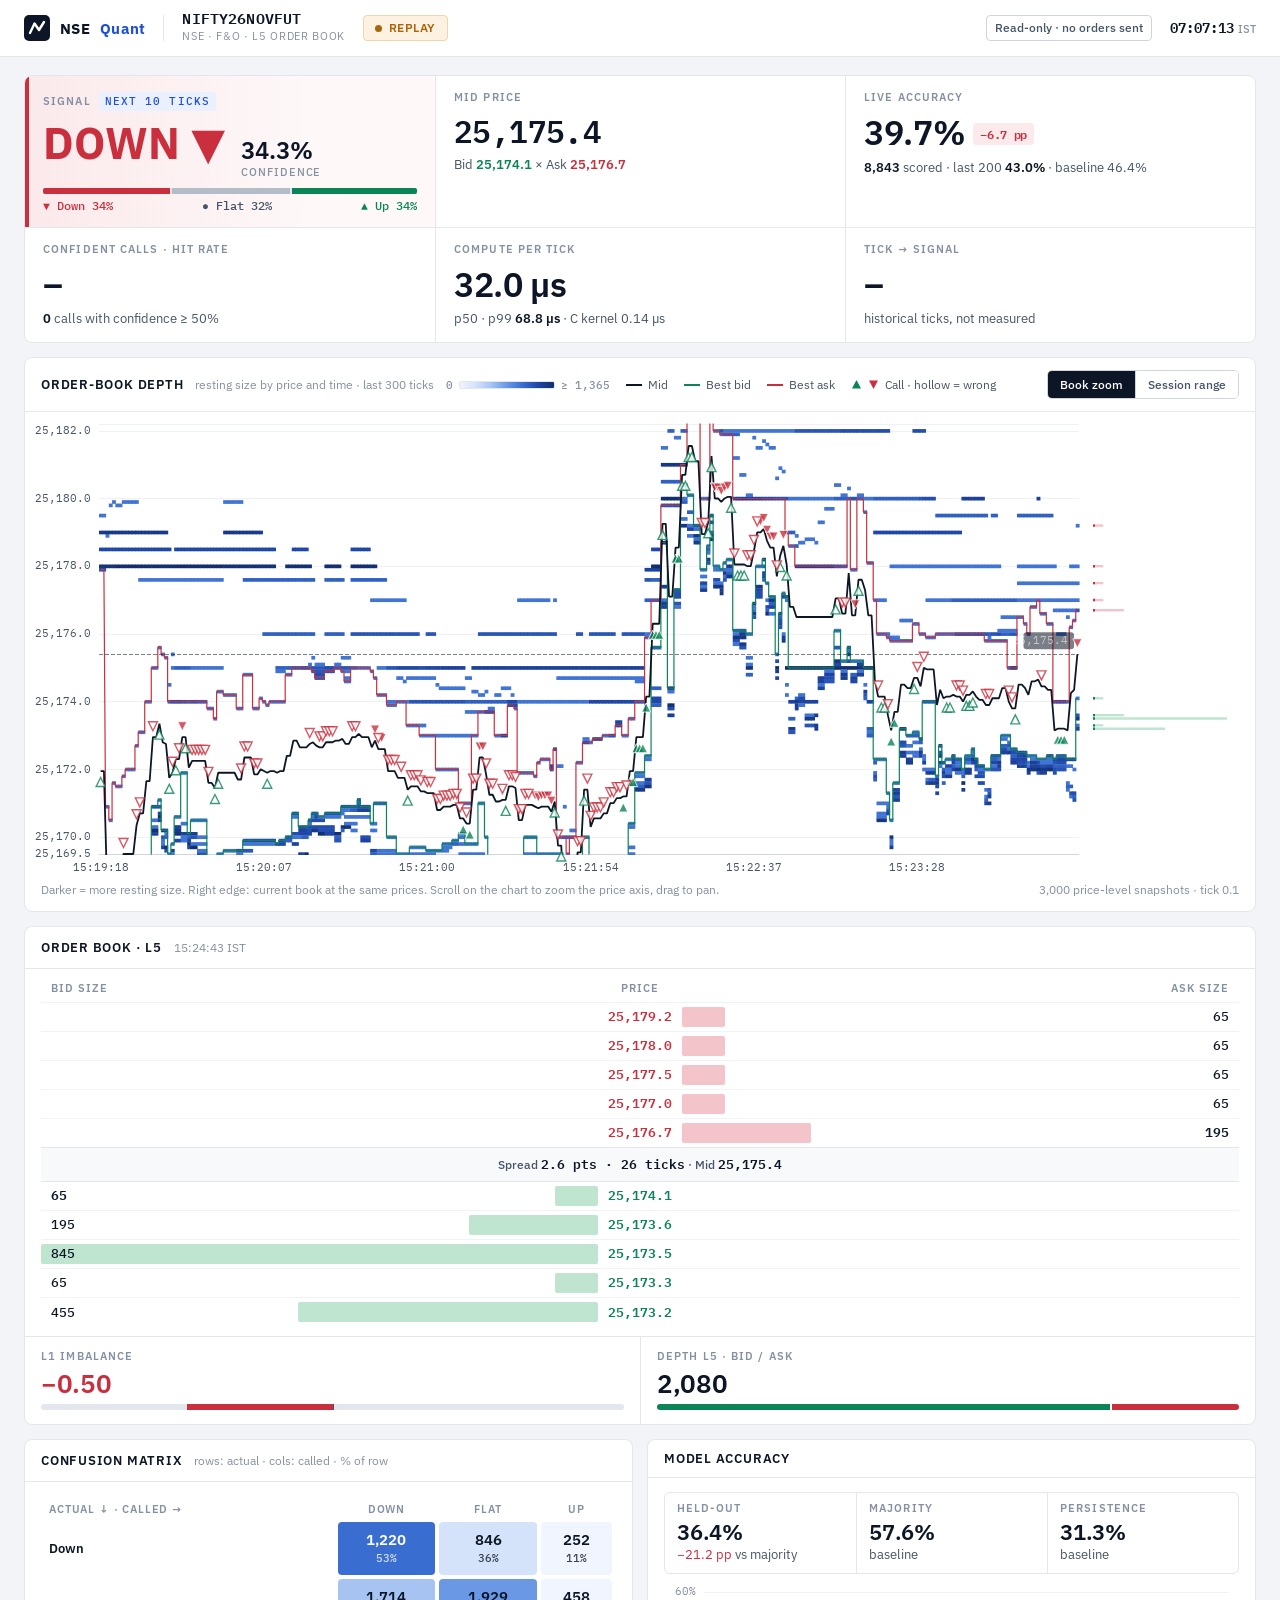
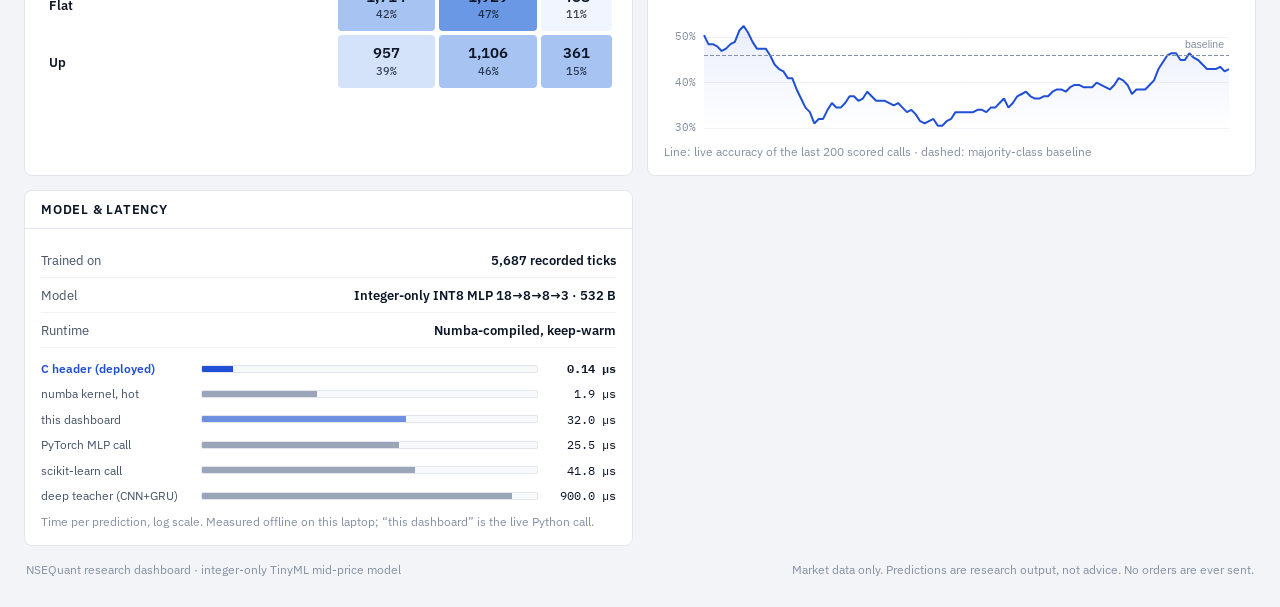
==== commit 5f9b690d: "Paper trading: depth heatmap of the full Bybit book (+-150 ticks, 2 min history), traded-volume dots" ====
--- a/web/dashboard.html
+++ b/web/dashboard.html
@@ -403,7 +403,7 @@
     { gridIndex: 1, type: "value", show: false },
   ],
   series: [
-    { id: "heat", type: "custom", xAxisIndex: 0, yAxisIndex: 0, clip: true, data: [], encode: { x: 0, y: 1 }, z: 1,
+    { id: "heat", type: "custom", xAxisIndex: 0, yAxisIndex: 0, clip: true, progressive: 0, data: [], encode: { x: 0, y: 1 }, z: 1,
       renderItem: (params, api) => {
         const c = api.coord([api.value(0), api.value(1)]), s = api.size([1, TICK]);
         const h = Math.max(2, Math.abs(s[1]));
